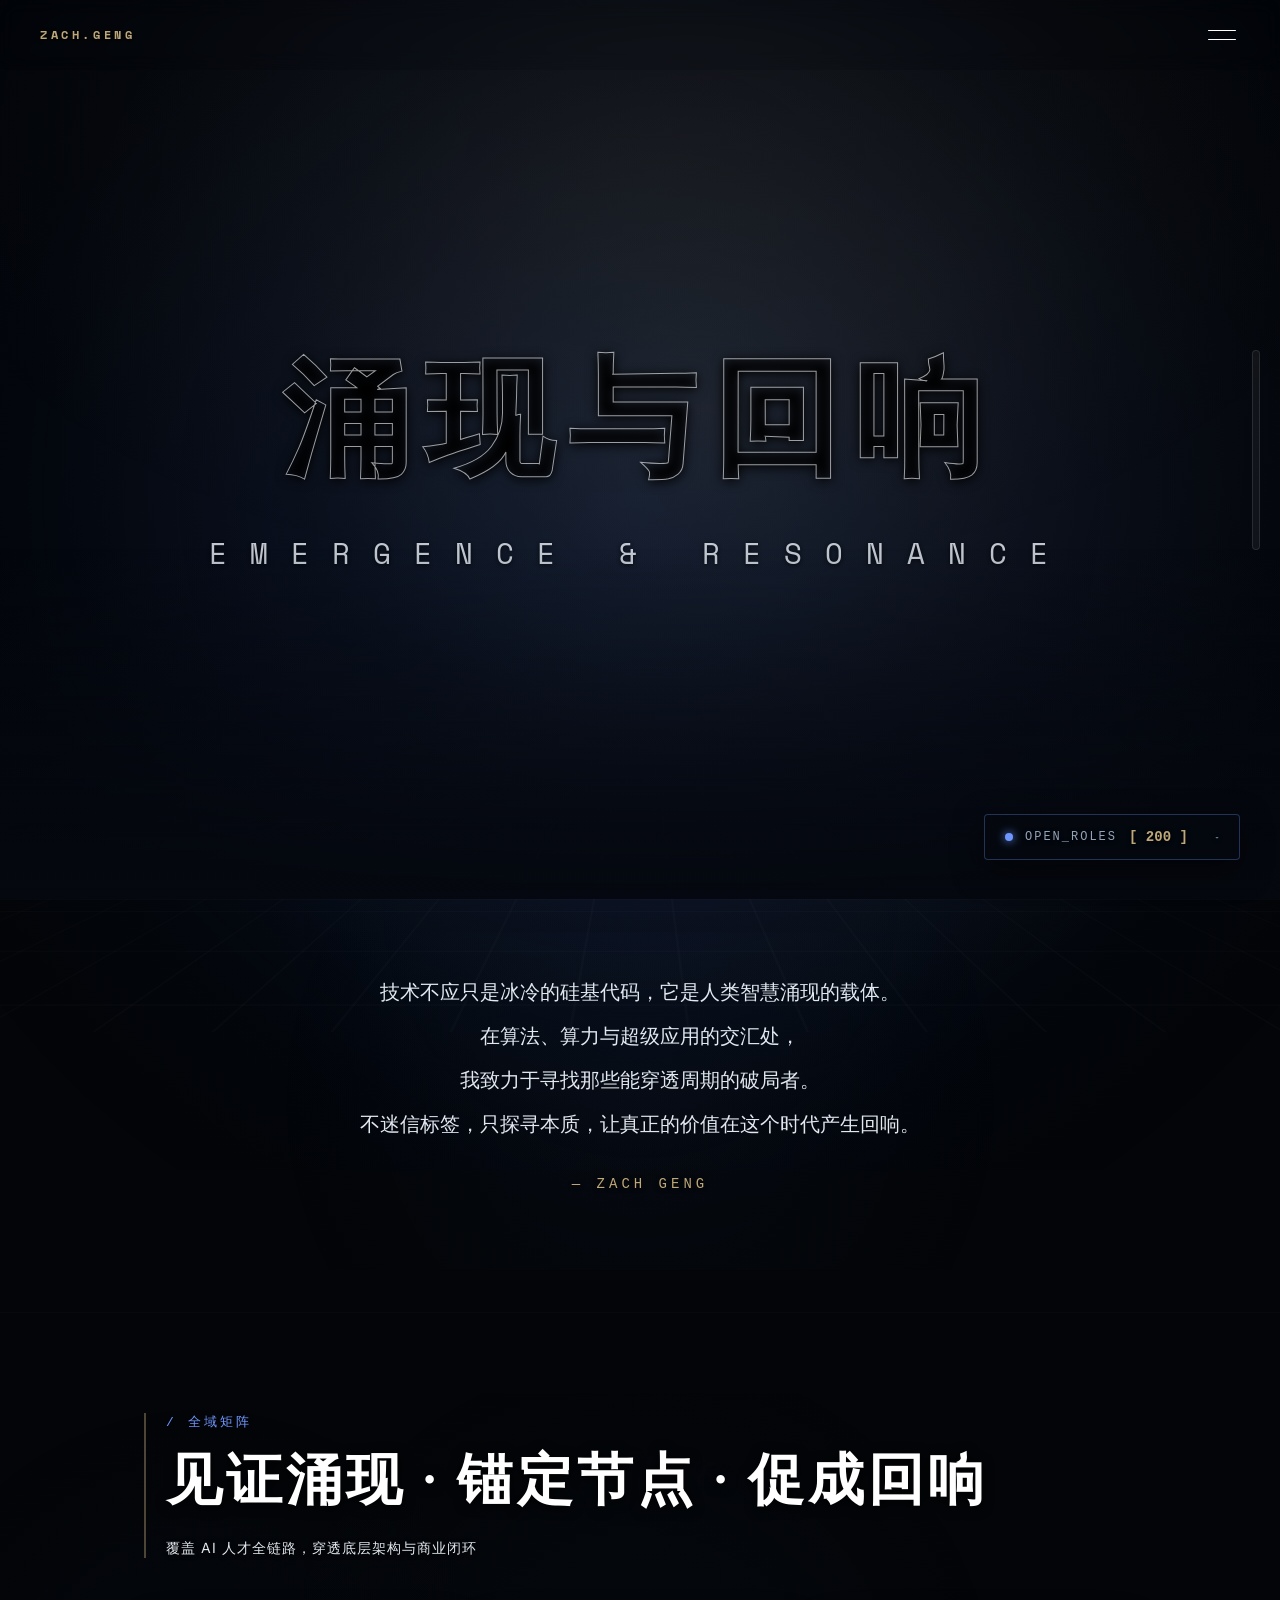
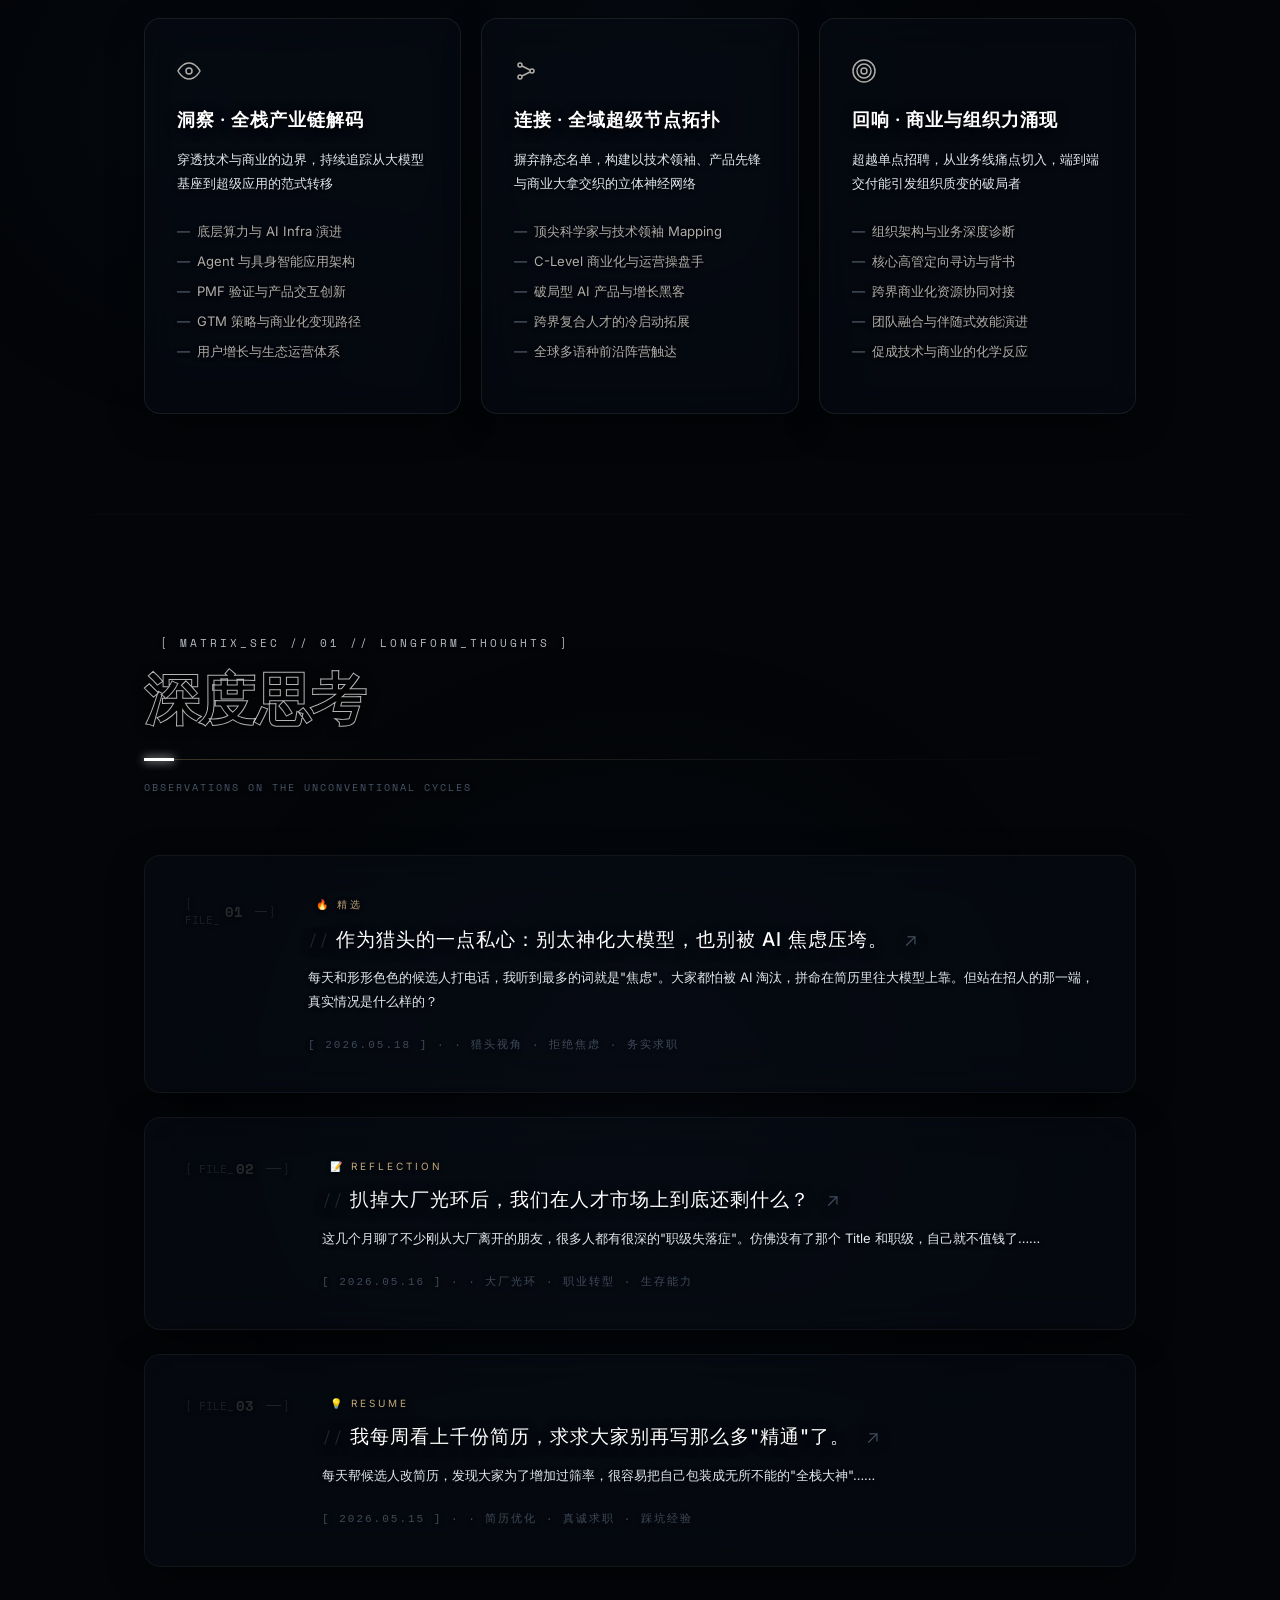
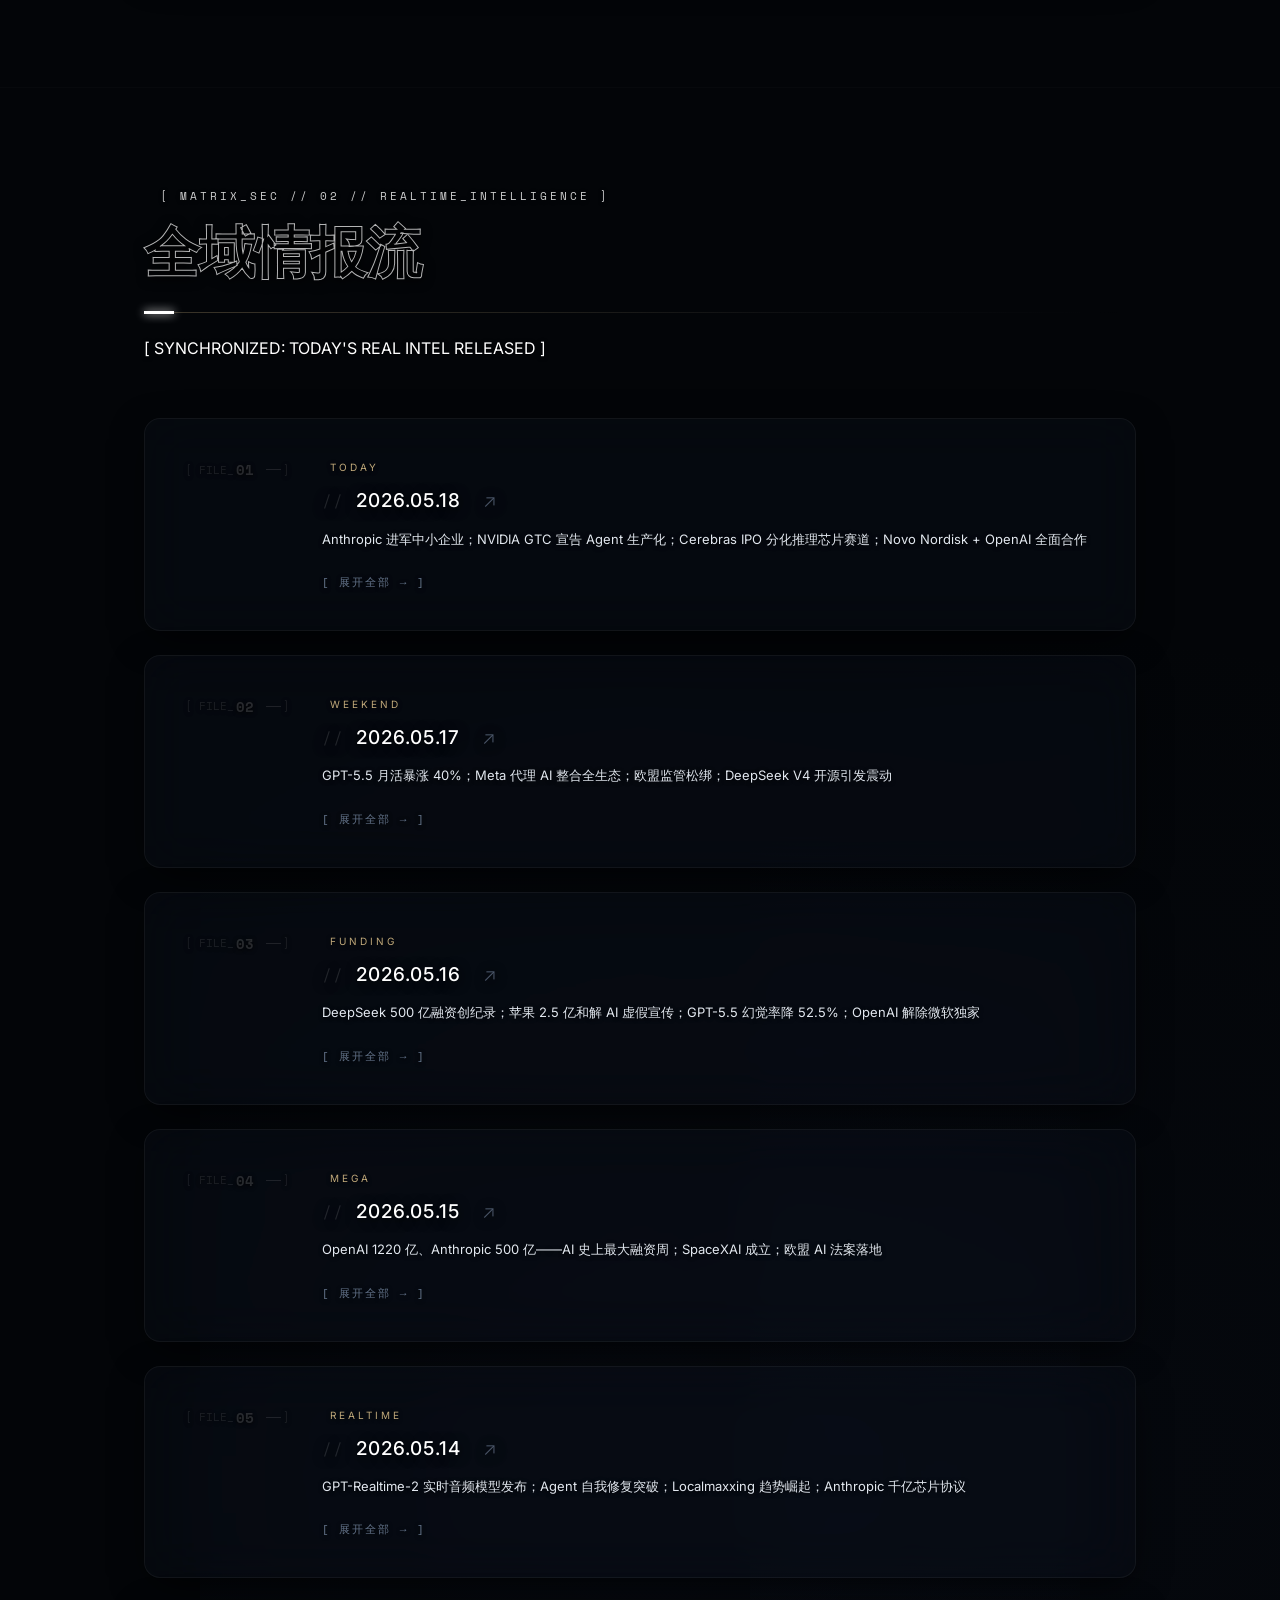
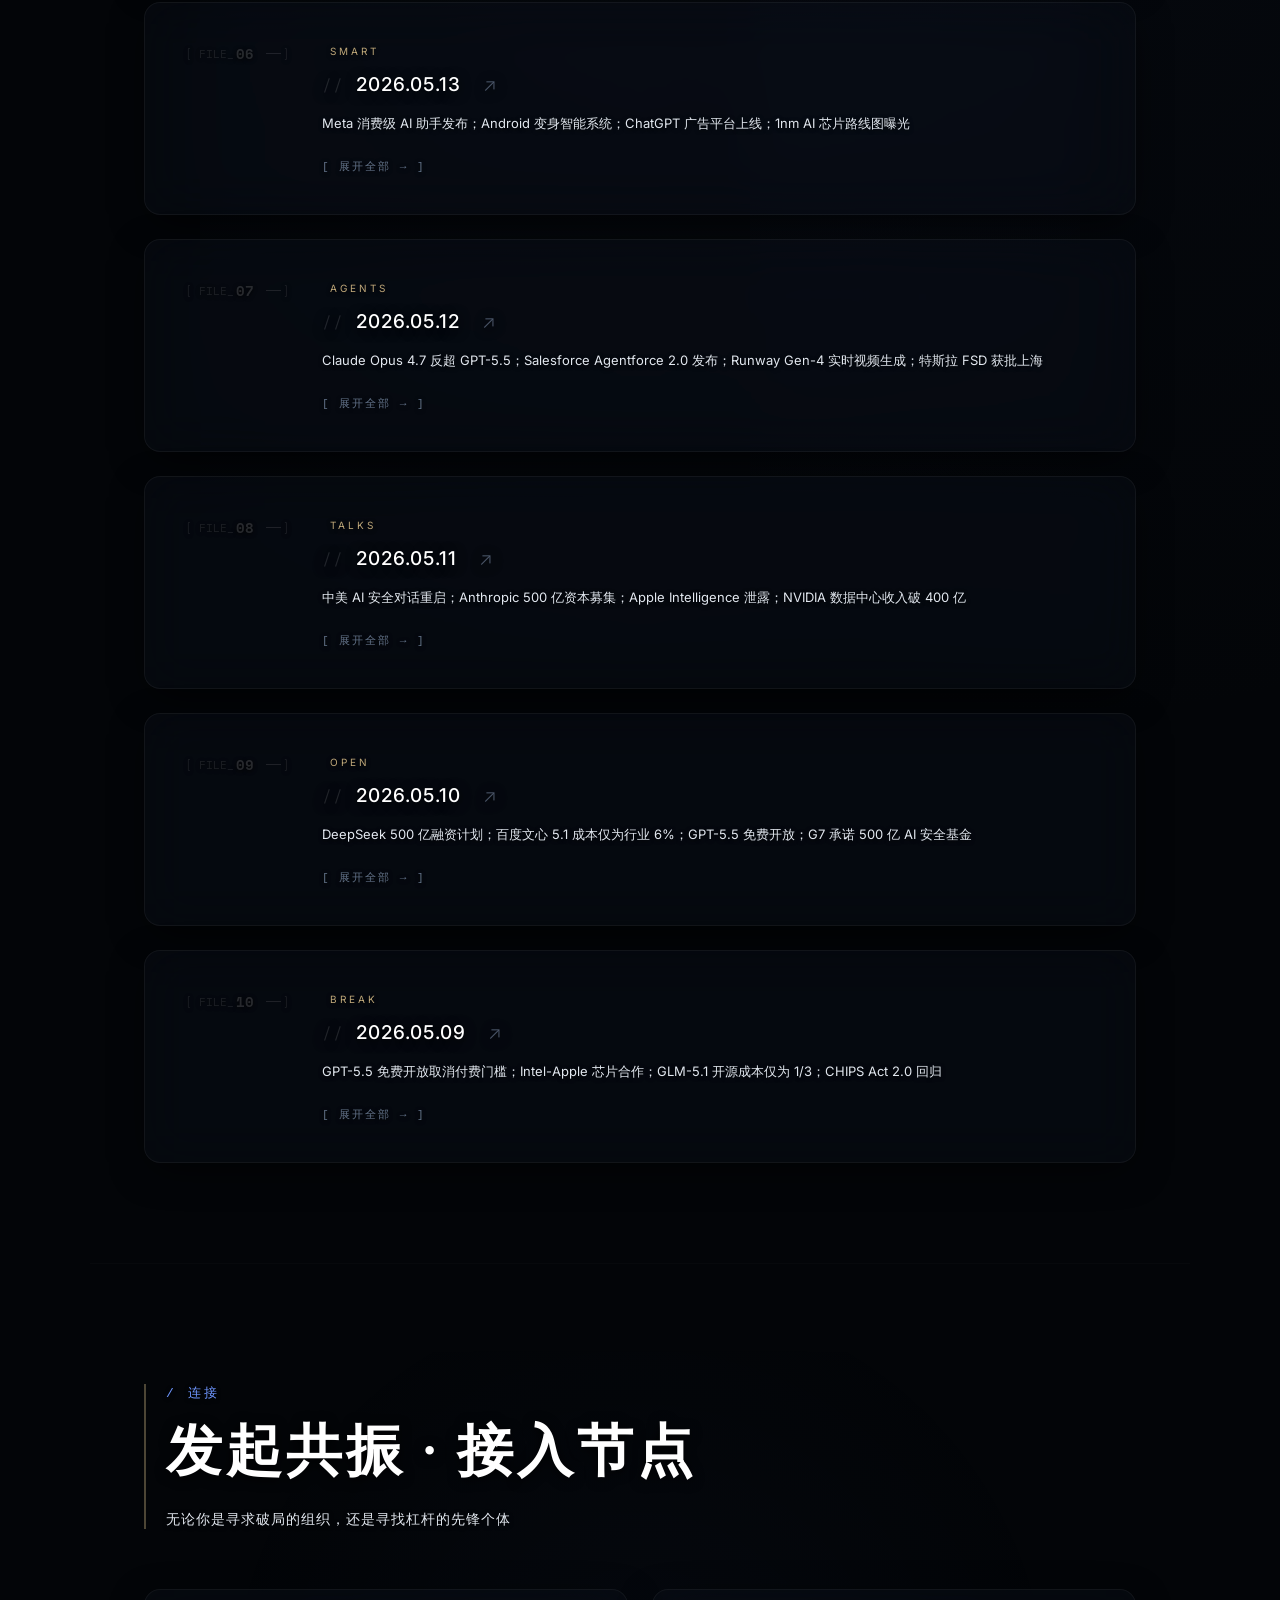
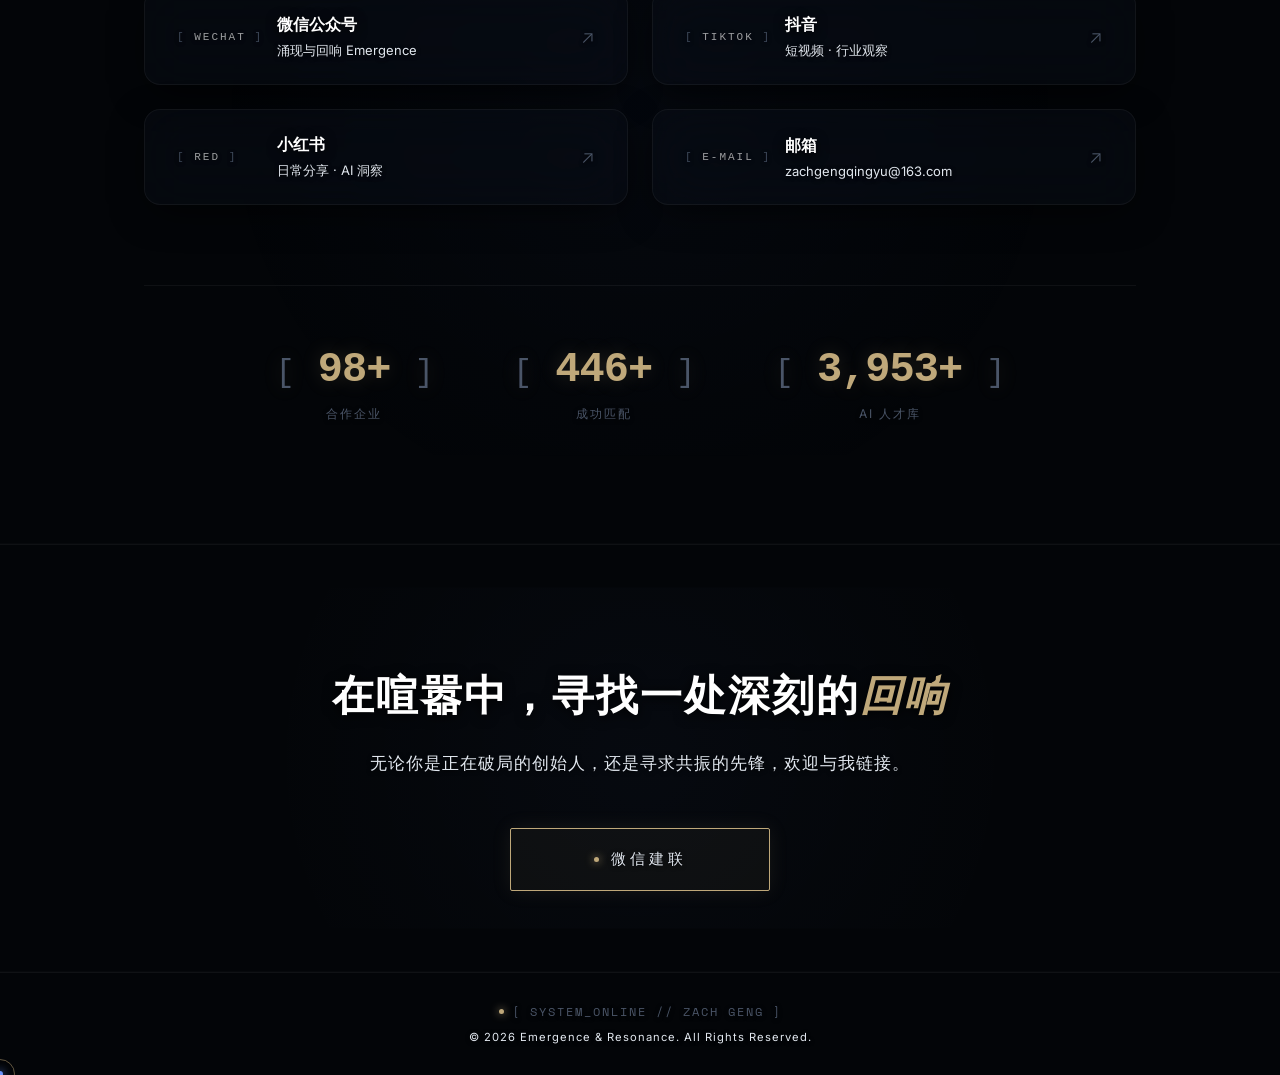
==== index.html @ 2c1eebbd "fix: intel-card hover选择器修正(intel-card-content→intel-card)，序号效果与insight一致" ====
<!DOCTYPE html>
<html lang="zh-CN">
<head>
<meta charset="UTF-8">
<meta name="viewport" content="width=device-width, initial-scale=1.0">
<title>ZACH ｜ 涌现与回响 Emergence</title>
<link rel="preconnect" href="https://fonts.googleapis.com">
<link rel="preconnect" href="https://fonts.gstatic.com" crossorigin>
    <link href="https://fonts.googleapis.com/css2?family=Inter:wght@300;400;500;600;700&family=Playfair+Display:ital,wght@0,400;0,700;1,700&family=Space+Mono&display=swap" rel="stylesheet">
<style>
*, *::before, *::after { margin:0; padding:0; box-sizing:border-box; }
html { scroll-behavior:smooth; }
body {
font-family:'Inter', -apple-system, sans-serif;
background-color:#030508;
background-image: none !important;
color:#cbd5e1;
overflow-x:hidden;
-webkit-font-smoothing:antialiased;
cursor:none;
}
/* ─── 🌊 方案 C 满血增强版：冷流量子潜涌 (Quantum Layer Drift) ─── */
/* 1层：深海极蓝潜流 (基础氛围层) */
.ambient-glow-blue {
position: absolute;
width: 150vw; height: 150vh;
top: -20%; left: -25%;
background: radial-gradient(circle at center, rgba(16, 50, 115, 0.45) 0%, rgba(6, 15, 38, 0.1) 55%, transparent 70%);
animation: quantumDriftBlue 22s infinite ease-in-out alternate;
will-change: transform;
}
/* 2层：高奢暗金粒子潜涌 (强对比动态层) */
.ambient-glow-gold {
position: absolute;
width: 130vw; height: 130vh;
bottom: -10%; right: -20%;
background: radial-gradient(circle at center, rgba(191, 168, 122, 0.18) 0%, rgba(191, 168, 122, 0.04) 40%, transparent 65%);
animation: quantumDriftGold 26s infinite ease-in-out alternate-reverse;
mix-blend-mode: screen;
will-change: transform;
}
/* 🌟 新增3层：核心算力冷微光 (高频律动波浪) */
.resonance-core {
position: absolute;
width: 120vw; height: 140vh;
top: 30%; left: -10%;
background: radial-gradient(circle at center, rgba(226, 232, 240, 0.06) 0%, rgba(16, 50, 115, 0.02) 40%, transparent 60%);
animation: quantumDriftWhite 16s infinite ease-in-out alternate;
mix-blend-mode: overlay;
will-change: transform;
}
.architect-grid {
position: absolute;
bottom: -30%; left: -50%;
width: 200%; height: 80%;
background-image:
linear-gradient(rgba(255, 255, 255, 0.02) 1px, transparent 1px),
linear-gradient(90deg, rgba(255, 255, 255, 0.02) 1px, transparent 1px);
background-size: 50px 50px;
transform: perspective(600px) rotateX(75deg);
animation: gridForward 15s linear infinite;
-webkit-mask-image: radial-gradient(ellipse at bottom, black 10%, transparent 60%);
mask-image: radial-gradient(ellipse at bottom, black 10%, transparent 60%);
}
/* ─── 物理引擎关键帧：明显、丝滑、带有流体拉伸感的正弦偏移 ─── */
@keyframes quantumDriftBlue {
0% {
transform: translate3d(0, 0, 0) scale(1) rotate(0deg);
}
50% {
transform: translate3d(5%, 8%, 0) scale(1.12) rotate(4deg);
}
100% {
transform: translate3d(-3%, 4%, 0) scale(0.95) rotate(-2deg);
}
}
@keyframes quantumDriftGold {
0% {
transform: translate3d(0, 0, 0) scale(0.95) rotate(0deg);
opacity: 0.7;
}
50% {
transform: translate3d(-6%, -5%, 0) scale(1.15) rotate(-5deg);
opacity: 1;
}
100% {
transform: translate3d(4%, -8%, 0) scale(1.02) rotate(3deg);
opacity: 0.8;
}
}
@keyframes quantumDriftWhite {
0% {
transform: translate3d(-4%, 2%, 0) scale(1) skewX(-2deg);
}
50% {
transform: translate3d(6%, -4%, 0) scale(1.08) skewX(3deg);
}
100% {
transform: translate3d(2%, 5%, 0) scale(0.92) skewX(-1deg);
}
}
@keyframes gridForward {
0% { background-position: 0 0; }
100% { background-position: 0 50px; }
}

/* ─── 核心升级：交互共振高光 (Hover Resonance Glow) ─── */
.glass-card, .feature-card, .matrix-card, .terminal-node-card {
transition: transform 0.4s cubic-bezier(0.16, 1, 0.3, 1),
border-color 0.4s ease,
box-shadow 0.4s cubic-bezier(0.16, 1, 0.3, 1),
opacity 0.6s ease, filter 0.6s ease;
box-shadow: 0 5px 20px rgba(0,0,0,0.4);
}
.glass-card:hover,
.feature-card:hover,
.matrix-card:hover,
.terminal-node-card:hover {
transform: translateY(-8px) scale(1.015);
border-color: rgba(191, 168, 122, 0.6) !important;
box-shadow:
0 30px 70px -15px rgba(0, 0, 0, 0.8),
0 0 25px rgba(191, 168, 122, 0.25),
0 0 50px rgba(191, 168, 122, 0.1),
0 0 70px rgba(191, 168, 122, 0.05);
}

/* ─── 贵族噪声 Film Grain ─── */
body::before {
    content:"";
    position:fixed;
    top:0; left:0; width:100%; height:100%;
    background-image:url('https://grainy-gradients.vercel.app/noise.svg');
    opacity:0.03;
    pointer-events:none;
    z-index:999;
}
::selection { background:rgba(255,255,255,0.1); }

/* ─── Section Breathing ─── */
section { position:relative; padding:160px 0; border-bottom:1px solid rgba(255,255,255,0.02); background:transparent !important; }
section::after {
    content:'';
    position:absolute;
    top:50%; left:50%;
    transform:translate(-50%,-50%);
    width:80%; height:80%;
    background:radial-gradient(circle, rgba(110,150,255,0.03) 0%, transparent 70%);
    pointer-events:none;
    z-index:-1;
}

/* ─── Light Leaks ─── */
#matrix::before, #daily::before {
    content:''; position:absolute; top:0; width:60%; height:100%;
    background:radial-gradient(circle at center, rgba(30,45,80,0.08) 0%, transparent 60%);
    pointer-events:none; z-index:-1;
}
#matrix::before { left:-20%; }
#daily::before { right:-20%; }

/* ─── Scroll Reveal ─── */
.reveal-up {
    opacity:0;
    transform:translateY(40px);
    transition:all 0.8s cubic-bezier(0.16,1,0.3,1);
}
.reveal-up.active {
    opacity:1;
    transform:translateY(0);
}

/* ─── Manifesto ─── */
.manifesto-section {
    padding:80px 0 120px;
    margin-top:-10px;
    position:relative;
    z-index:2;
    background:transparent !important;
}
.manifesto-text {
    font-size:20px;
    line-height:2.2;
    color:#cbd5e1;
    font-weight:300;
    text-shadow:0 0 20px rgba(255,255,255,0.05);
}
.manifesto-signature {
    margin-top:30px;
    font-family:'SF Mono', Consolas, 'Courier New', monospace;
    color:#bfa87a;
    letter-spacing:4px;
    font-size:14px;
}

/* ─── Custom Cursor ─── */
.custom-cursor-outer {
    position:fixed;
    width:30px; height:30px;
    border:1px solid rgba(191,168,122,0.5);
    border-radius:50%;
    transform:translate(-50%,-50%);
    pointer-events:none;
    z-index:9999;
    transition:width 0.2s, height 0.2s, background-color 0.2s, border-color 0.2s;
}
.custom-cursor-inner {
    position:fixed;
    width:6px; height:6px;
    background-color:#6e96ff;
    border-radius:50%;
    transform:translate(-50%,-50%);
    pointer-events:none;
    z-index:10000;
    box-shadow:0 0 10px #6e96ff;
    transition:width 0.2s, height 0.2s, box-shadow 0.2s;
    mix-blend-mode:difference;
}
.custom-cursor-outer.hover {
    width:50px; height:50px;
    background-color:rgba(110,150,255,0.1);
    border-color:transparent;
}
.custom-cursor-inner.hover {
    width:8px; height:8px;
    box-shadow:0 0 18px #6e96ff;
}

/* ─── Glass Navigation ─── */
.glass-nav {
    position:fixed; top:0; left:0; right:0;
    display:flex; align-items:center; justify-content:space-between;
    height:70px;
    background:rgba(5,8,15,0.1);
    -webkit-backdrop-filter:blur(10px);
    backdrop-filter:blur(10px);
    border-bottom:1px solid transparent;
    z-index:100; padding:0 40px;
    transition:all 0.4s ease;
}
.glass-nav.scrolled {
    background:rgba(5,8,15,0.85);
    -webkit-backdrop-filter:blur(24px);
    backdrop-filter:blur(24px);
    border-bottom:1px solid rgba(255,255,255,0.08);
    box-shadow:0 10px 30px rgba(0,0,0,0.5);
}
.glass-nav .nav-brand {
    display:flex; align-items:center; gap:12px;
    font-size:0.95rem; font-weight:600; color:#fff; letter-spacing:4px;
    text-transform:uppercase;
}
.glass-nav .nav-brand .brand-name {
    background: linear-gradient(135deg, #fff 40%, #bfa87a 100%);
    -webkit-background-clip:text;
    -webkit-text-fill-color:transparent;
    background-clip:text;
}
.glass-nav .brand-dot {
    width:7px; height:7px; border-radius:50%;
    background:#bfa87a;
    box-shadow:0 0 10px rgba(191,168,122,0.6);
}
.menu-trigger {
    background:none; border:none;
    cursor:pointer;
    display:flex; flex-direction:column;
    gap:8px;
    z-index:2000;
    padding:4px;
}
.menu-trigger .line {
    width:28px; height:1px;
    background-color:#fff;
    transition:all 0.4s cubic-bezier(0.16,1,0.3,1);
    border-radius:1px;
}
.menu-trigger.active .line:nth-child(1) {
    transform:translateY(4.5px) rotate(45deg);
}
.menu-trigger.active .line:nth-child(2) {
    transform:translateY(-4.5px) rotate(-45deg);
}

/* ─── Fullscreen Overlay ─── */
.fullscreen-overlay {
    position:fixed;
    top:0; left:0; width:100vw; height:100vh;
    background:rgba(5,8,15,0.88);
    -webkit-backdrop-filter:blur(40px);
    backdrop-filter:blur(40px);
    display:flex;
    justify-content:center;
    align-items:center;
    z-index:1500;
    opacity:0;
    pointer-events:none;
    transition:opacity 0.6s ease;
/* 🌟 核心修复：强制独立图层，彻底消除底层透视频闪 🌟 */
transform: translateZ(0);
-webkit-backface-visibility: hidden;
backface-visibility: hidden;
will-change: opacity;
}
.fullscreen-overlay.active {
    opacity:1;
    pointer-events:all;
}
/* ─── 导航菜单：绝对中轴线对称排版 ─── */
.overlay-links {
list-style: none; padding: 0;
width: 100%; max-width: 900px;
display: flex; flex-direction: column; align-items: center;
}
.overlay-links li {
margin: 30px 0; width: 100%;
transform: translateY(20px); opacity: 0;
transition: all 0.6s cubic-bezier(0.16, 1, 0.3, 1);
}
.fullscreen-overlay.active .overlay-links li { transform: translateY(0); opacity: 1; }
.fullscreen-overlay.active .overlay-links li:nth-child(1) { transition-delay: 0.1s; }
.fullscreen-overlay.active .overlay-links li:nth-child(2) { transition-delay: 0.2s; }
.fullscreen-overlay.active .overlay-links li:nth-child(3) { transition-delay: 0.3s; }
.fullscreen-overlay.active .overlay-links li:nth-child(4) { transition-delay: 0.4s; }
.overlay-links a {
text-decoration: none; display: flex; align-items: center; width: 100%;
}
.overlay-links a .zh {
flex: 1; text-align: right;
font-size: clamp(1.8rem, 4vw, 2.4rem);
font-weight: 500; color: #94a3b8;
letter-spacing: 15px;
padding-right: 40px;
transition: all 0.4s ease;
}
.overlay-links a .en {
flex: 1; text-align: left;
font-family: 'Space Mono', monospace;
font-size: 0.85rem; font-weight: 300;
color: #4a5568; text-transform: uppercase;
letter-spacing: 6px;
padding-left: 40px;
transition: all 0.4s ease;
}
.overlay-links a:hover .zh {
color: #fff;
text-shadow: 0 0 30px rgba(255,255,255,0.2);
}
.overlay-links a:hover .en {
color: #bfa87a;
}

/* ─── Hero ─── */
.hero {
    position:relative;
    width:100%;
    min-height:100vh;
    background:transparent;
    display:flex; flex-direction:column;
    align-items:center; justify-content:center;
    overflow:hidden;
}
.hero-video {
    position:absolute; top:0; left:50%;
    transform:translateX(-50%) translateZ(0);
    width:100%; height:100%;
    min-width:101vw;
    object-fit:cover;
    filter:brightness(0.5) contrast(1.1);
    transition:transform 0.8s cubic-bezier(0.16, 1, 0.3, 1);
    pointer-events:none;
    z-index:0;
    will-change:transform;
    backface-visibility:hidden;
}
.hero-overlay {
    position:absolute; top:0; left:0;
    width:100%; height:100%;
    background:rgba(5,8,15,0.35);
    z-index:1;
    pointer-events:none;
}
.hero::after {
    content:''; position:absolute;
    top:0; left:50%;
    transform:translateX(-50%);
    width:100vw;
    height:calc(100% + 15px);
    background:linear-gradient(
        to bottom,
        rgba(5,8,15,0) 0%,
        rgba(5,8,15,0) 60%,
        rgba(5,8,15,0.8) 90%,
        #05080f 100%
    );
    z-index:3;
    pointer-events:none;
}
.hero::before {
    content:''; position:absolute;
    top:-30%; left:-20%; right:-20%; bottom:-30%;
    background:
        radial-gradient(ellipse 70% 50% at 50% 30%, rgba(212,175,55,0.06) 0%, transparent 60%);
    pointer-events:none;
}
.hero-tag {
    display:inline-flex; align-items:center; gap:0; margin-bottom:24px;
    position:relative; z-index:1;
    font-size:0.7rem; letter-spacing:2px; text-transform:uppercase;
    font-weight:600;
}
.hero-tag .chip {
    display:inline-flex; align-items:center; padding:6px 14px;
    position:relative;
    background:rgba(10,15,25,0.6);
    -webkit-backdrop-filter:blur(2px) saturate(180%);
    backdrop-filter:blur(2px) saturate(180%);
    border:1px solid rgba(255,255,255,0.1);
    border-radius:1.25rem;
    box-shadow:none;
    opacity:0; transform:translateY(8px);
    animation:chipUp 0.5s ease-out forwards;
}
.hero-tag .chip:nth-child(1) { animation-delay:0s; }
.hero-tag .chip:nth-child(3) { animation-delay:0.15s; }
.hero-tag .chip:nth-child(5) { animation-delay:0.3s; }
.hero-tag .chip::after {
    content:''; position:absolute; top:0; left:0;
    width:100%; height:100%;
    background:rgba(255,255,255,0.05);
    border-radius:1.25rem;
    backdrop-filter:blur(1px);
    box-shadow:inset -10px -8px 0px -11px rgba(255,255,255,1),
               inset 0px -9px 0px -8px rgba(255,255,255,1);
    opacity:0.5; z-index:-1;
    filter:blur(1px) drop-shadow(10px 4px 6px black) brightness(115%);
    pointer-events:none;
}
.hero-tag .chip .text {
    color:#94a3b8;
    background:none;
    -webkit-background-clip:initial;
    -webkit-text-fill-color:initial;
    background-clip:initial;
}
.hero-tag .chip .text-light {
    color:#94a3b8;
}
.hero-tag .divider {
    display:inline-flex; align-items:center; padding:0 6px;
    color:#4a5568; font-size:0.35rem;
    opacity:0; transform:translateY(8px);
    animation:chipUp 0.5s ease-out forwards;
}
.hero-tag .divider:nth-child(2) { animation-delay:0.08s; }
.hero-tag .divider:nth-child(4) { animation-delay:0.22s; }
@keyframes chipUp {
    to { opacity:1; transform:translateY(0); }
}
/* ─── Hero Title — 涌现与回响 ─── */
.hero-title-wrapper {
    text-align:center;
    position:relative;
    padding:40px 0;
    background:transparent;
}
.hero-title {
    position:relative;
    font-size:clamp(2.6rem, 6vw, 4.5rem);
    font-weight:600;
    letter-spacing:6px;
    margin:0;
    font-family:"PingFang SC","Microsoft YaHei",-apple-system,sans-serif;
    line-height:1.15;
}
.text-glow { display:none; }
.text-gradient {
    position:relative;
    z-index:2;
    background: linear-gradient(110deg, #555 0%, #fff 25%, #888 50%, #fff 75%, #555 100%);
    background-size:200% auto;
    color:transparent;
    -webkit-background-clip:text;
    background-clip:text;
    animation:shine-sweep 8s cubic-bezier(0.4, 0, 0.2, 1) infinite;
}
.hero-subtitle {
    margin-top:16px;
    font-size:clamp(0.85rem, 2vw, 1.2rem);
    font-weight:300;
    letter-spacing:clamp(14px, 3vw, 24px);
    text-transform:uppercase;
    background:linear-gradient(90deg, #666 0%, #fff 50%, #666 100%);
    background-size:200% auto;
    color:transparent;
    -webkit-background-clip:text;
    background-clip:text;
    animation:shine-sweep 8s linear infinite reverse;
    position:relative; z-index:1;
}
@keyframes shine-sweep {
    to { background-position:200% center; }
}
@keyframes pulse-glow {
    0% { opacity:0.5; transform:scale(1); }
    100% { opacity:1; transform:scale(1.02); }
}

/* ─── Search Box ─── */
.search-container {
    width:100%; max-width:560px;
    position:relative; z-index:1;
}
.search-box {
    display:flex; align-items:center;
    background:rgba(10,15,25,0.6);
    backdrop-filter:blur(12px) saturate(180%);
    -webkit-backdrop-filter:blur(12px) saturate(180%);
    border:1px solid rgba(255,255,255,0.1);
    border-radius:16px;
    padding:6px; transition:all 0.4s cubic-bezier(0.16,1,0.3,1);
    box-shadow:0 20px 40px rgba(0,0,0,0.4);
}
.search-box:focus-within {
    border-color:rgba(191,168,122,0.4);
    background:rgba(10,15,25,0.8);
}
.search-box input {
    flex:1; background:none; border:none; outline:none;
    padding:14px 20px; color:#fff; font-size:15px;
}
.search-box button {
    padding:12px 28px; border-radius:10px; border:none;
    background:rgba(255,255,255,0.05);
    color:#cbd5e1;
    border:1px solid rgba(255,255,255,0.1);
    cursor:pointer;
    transition:all 0.3s; font-family:inherit;
}
.search-box button:hover {
    background:rgba(255,255,255,0.1);
    color:#fff;
}
.search-box::after { display:none; }

/* ─── Search Results Dropdown ─── */
.search-results {
    position:absolute; top:calc(100% + 8px); left:0; right:0;
    background:rgba(10,15,28,0.95);
    backdrop-filter:blur(2px) saturate(180%);
    border:1px solid rgba(255,255,255,0.2);
    border-radius:1.5rem;
    box-shadow:0 8px 32px rgba(0,0,0,0.4), inset 0 1px 0 rgba(255,255,255,0.08);
    max-height:400px; overflow-y:auto;
    display:none; z-index:10;
}
.search-results.active { display:block; }
.search-result-item {
    display:block; padding:14px 20px; text-decoration:none;
    border-bottom:1px solid rgba(255,255,255,0.06);
    transition:background 0.2s; cursor:pointer;
}
.search-result-item:last-child { border-bottom:none; }
.search-result-item:hover { background:rgba(255,255,255,0.05); }
.search-result-item .sr-title {
    font-size:0.88rem; font-weight:500; color:#FFFFFF; margin-bottom:4px;
}
.search-result-item .sr-meta {
    font-size:0.75rem; color:#B0ADA8;
}
.search-result-item .sr-tags {
    display:flex; gap:6px; margin-top:6px; flex-wrap:wrap;
}
.search-result-item .sr-tag {
    font-size:0.65rem; padding:2px 8px;
    background:rgba(212,175,55,0.08);
    border:1px solid rgba(212,175,55,0.12);
    border-radius:4px; color:#B0ADA8;
}
.search-empty {
    padding:24px; text-align:center; color:#8E8E93; font-size:0.82rem;
}

/* ─── Liquid Glass ─── */
.glass {
    position:relative;
    background:rgba(255,255,255,0.08);
    -webkit-backdrop-filter:blur(2px) saturate(180%);
    backdrop-filter:blur(2px) saturate(180%);
    border:1px solid rgba(255,255,255,0.25);
    border-radius:2rem;
    box-shadow:0 8px 32px rgba(0,0,0,0.3),
               inset 0 4px 20px rgba(255,255,255,0.12);
    transition:all 0.3s;
}
.glass::after {
    content:'';
    position:absolute;
    top:0; left:0;
    width:100%; height:100%;
    background:rgba(255,255,255,0.05);
    border-radius:2rem;
    backdrop-filter:blur(1px);
    box-shadow:inset -10px -8px 0px -11px rgba(255,255,255,1),
               inset 0px -9px 0px -8px rgba(255,255,255,1);
    opacity:0.6;
    z-index:-1;
    filter:blur(1px) drop-shadow(10px 4px 6px black) brightness(115%);
    pointer-events:none;
}

/* ─── Insight Section ─── */
.insight-section {
    padding:120px 0;
}

/* ─── 统一全局容器 ─── */
.container {
    max-width:1040px;
    margin:0 auto;
    padding:0 24px;
}

/* ─── 统一冷峻左对齐标题 ─── */
.section-header {
    text-align:left;
    margin-bottom:60px;
    position:relative;
    padding-left:20px;
    border-left:2px solid rgba(191,168,122,0.4);
}
.section-header .kicker {
    font-family:'SF Mono', Consolas, monospace;
    color:#6e96ff;
    font-size:13px;
    letter-spacing:3px;
    text-transform:uppercase;
    margin-bottom:12px;
}
.section-header .main-title {
    font-size:clamp(2.2rem, 5vw, 3.5rem);
    font-weight:700;
    letter-spacing:4px;
    margin-bottom:20px;
    color:#ffffff;
}
.section-header .subtitle {
    font-size:14px;
    color:#64748b;
    letter-spacing:1px;
    max-width:500px;
}

.insight-list {
    display:flex;
    flex-direction:column;
    gap:24px;
}
.insight-card {
    position:relative;
    overflow:hidden;
    display:flex;
    align-items:flex-start;
    gap:32px;
    padding:40px;
    background:rgba(10,15,25,0.4);
    backdrop-filter:blur(24px) saturate(120%);
    -webkit-backdrop-filter:blur(24px) saturate(120%);
    border-radius:16px;
    border:1px solid rgba(255,255,255,0.05) !important;
    border-top:1px solid rgba(255,255,255,0.1);
    box-shadow:0 10px 40px -10px rgba(0,0,0,0.8);
    text-decoration:none;
    transition:transform 0.6s cubic-bezier(0.16,1,0.3,1);
}
.insight-card:hover {
    transform:translateY(-8px) scale(1.01);
    box-shadow:0 30px 60px -12px rgba(0,0,0,0.7);
    border-color:rgba(191,168,122,0.3) !important;
}
.insight-num {
    font-family:"Playfair Display","Times New Roman",serif;
    font-size:48px;
    font-weight:700;
    color:#bfa87a;
    opacity:0.3;
    line-height:1;
    width:60px;
    flex-shrink:0;
    transition:opacity 0.4s ease;
}
.insight-card:hover .insight-num {
    opacity:0.8;
}
.insight-content {
    flex-grow:1;
}
.insight-tag {
    font-size:10px;
    padding:2px 8px;
    letter-spacing:3px;
    color:#bfa87a;
    margin-bottom:12px;
}
.insight-title {
    font-size:18px !important;
    letter-spacing:1px;
    line-height:1.4;
    font-weight:500;
    color:#ffffff;
    margin:0 0 12px 0;
    display:flex;
    align-items:center;
    transition:color 0.3s ease;
}
.arrow-icon {
    display:inline-block;
    margin-left:16px;
    font-size:18px;
    font-weight:300;
    color:#4a5568;
    transition:all 0.3s cubic-bezier(0.16,1,0.3,1);
}
.insight-card:hover .arrow-icon {
    color:#bfa87a;
    transform:translate(6px,-6px);
}
.insight-desc {
    font-size:13px !important;
    line-height:1.8;
    color:#94a3b8;
    font-weight:300;
    margin:0 0 24px 0;
}
.insight-meta {
    font-family:'SF Mono', Consolas, monospace;
    font-size:11px !important;
    letter-spacing:2px;
    text-transform:uppercase;
    opacity:0.6;
    color:#64748b;
}

/* ─── 情报流卡片（同 insight-card 风格） ─── */
.intel-list {
    display:flex;
    flex-direction:column;
    gap:24px;
}
.intel-card {
    position:relative;
    overflow:hidden;
    display:flex;
    flex-wrap:wrap;
    align-items:flex-start;
    gap:32px;
    padding:40px;
    background:rgba(10,15,25,0.4);
    backdrop-filter:blur(24px) saturate(120%);
    -webkit-backdrop-filter:blur(24px) saturate(120%);
    border-radius:16px;
    border:1px solid rgba(255,255,255,0.05) !important;
    border-top:1px solid rgba(255,255,255,0.1);
    box-shadow:0 10px 40px -10px rgba(0,0,0,0.8);
    cursor:pointer;
    transition:transform 0.6s cubic-bezier(0.16,1,0.3,1);
}
.intel-card:hover {
    transform:translateY(-8px) scale(1.01);
    box-shadow:0 30px 60px -12px rgba(0,0,0,0.7);
    border-color:rgba(191,168,122,0.3) !important;
}
.intel-num {
    font-family:"Playfair Display","Times New Roman",serif;
    font-size:48px;
    font-weight:700;
    color:#bfa87a;
    opacity:0.3;
    line-height:1;
    width:60px;
    flex-shrink:0;
    transition:opacity 0.4s ease;
}
.intel-card:hover .intel-num { opacity:0.8; }
.intel-content { flex-grow:1; }
.intel-tag {
    font-size:10px;
    padding:2px 8px;
    letter-spacing:3px;
    color:#bfa87a;
    margin-bottom:12px;
}
.intel-title {
    font-size:18px !important;
    letter-spacing:1px;
    line-height:1.4;
    font-weight:500;
    color:#ffffff;
    margin:0 0 12px 0;
    display:flex;
    align-items:center;
    transition:color 0.3s ease;
}

.intel-desc {
    font-size:13px !important;
    line-height:1.8;
    color:#94a3b8;
    font-weight:300;
    margin:0 0 24px 0;
}
.intel-expand {
    font-family:'SF Mono', Consolas, monospace;
    font-size:11px !important;
    letter-spacing:2px;
    color:#64748b;
    transition:color 0.3s;
}
.intel-card:hover .intel-expand { color:#bfa87a; }
.intel-card .arrow-icon {
    display:inline-block;
    margin-left:16px;
    font-size:18px;
    font-weight:300;
    color:#4a5568;
    transition:all 0.3s cubic-bezier(0.16,1,0.3,1);
}
.intel-card:hover .arrow-icon {
    color:#bfa87a;
    transform:translate(6px,-6px);
}
/* ─── 展开状态 ─── */
.intel-detail {
    display:none;
    width:100%;
    margin-top:24px;
    padding:24px 0 0;
    border-top:1px solid rgba(191,168,122,0.15);
}
.intel-card.expanded .intel-detail {
    display:block;
}
.intel-item {
    font-size:13px !important;
    line-height:1.8;
    color:#94a3b8;
    font-weight:300;
    padding:10px 0;
    border-bottom:1px solid rgba(255,255,255,0.04);
}
.intel-item:last-child { border-bottom:none; }
.intel-item::before {
    content:'▸';
    color:#bfa87a;
    margin-right:10px;
    font-size:11px;
}
@media (max-width:768px) {
    .intel-card { flex-direction:column; gap:20px; padding:24px; }
    .intel-num { font-size:36px; }
    .intel-detail { padding:0 24px 24px 24px; }
}
@media (max-width:768px) {
    .insight-card { flex-direction:column; gap:20px; padding:24px; }
    .insight-num { font-size:36px; }
}

/* ─── Intelligence Feed ─── */
.intelligence-section {
    padding:100px 24px;
    max-width:1100px; margin:0 auto;
    color:#ffffff;
}
.live-dot {
    width:8px; height:8px;
    background-color:#6e96ff;
    border-radius:50%;
    box-shadow:0 0 10px #6e96ff;
    animation:pulse-live 2s infinite;
}
@keyframes pulse-live {
    0% { transform:scale(0.95); box-shadow:0 0 0 0 rgba(110,150,255,0.7); }
    70% { transform:scale(1); box-shadow:0 0 0 6px rgba(110,150,255,0); }
    100% { transform:scale(0.95); box-shadow:0 0 0 0 rgba(110,150,255,0); }
}
.feed-timeline {
    margin-top:60px;
    position:relative;
    border-left:1px solid rgba(255,255,255,0.1);
    padding-left:40px;
    max-width:800px;
}
.feed-item {
    position:relative;
    padding:32px;
    margin-bottom:40px;
    border-radius:12px;
    border:1px solid transparent;
    transition:all 0.4s ease;
}
.feed-item::before {
    content:'';
    position:absolute;
    left:-44px;
    top:40px;
    width:7px; height:7px;
    background:#cbd5e1;
    border-radius:50%;
    transition:all 0.4s ease;
}
.feed-item:hover {
    background:rgba(255,255,255,0.02);
    -webkit-backdrop-filter:blur(10px);
    backdrop-filter:blur(10px);
    border:1px solid rgba(255,255,255,0.05);
    transform:translateX(10px);
}
.feed-item:hover::before {
    background:#bfa87a;
    box-shadow:0 0 10px #bfa87a;
}
.feed-meta {
    font-family:'SF Mono',Consolas,'Courier New',monospace;
    font-size:11px !important;
    letter-spacing:2px;
    text-transform:uppercase;
    opacity:0.6;
    margin-bottom:16px;
    display:flex; gap:16px;
}
.feed-date { color:#94a3b8; }
.feed-tag { color:#bfa87a; }
.feed-title {
    font-size:18px !important;
    letter-spacing:1px;
    line-height:1.4;
    font-weight:500;
    margin-bottom:16px;
    color:#ffffff;
}
.feed-desc {
    font-size:13px !important;
    line-height:1.8;
    color:#94a3b8;
    font-weight:300;
    margin-bottom:24px;
}
.feed-link {
    font-family:'SF Mono',Consolas,monospace;
    font-size:12px; letter-spacing:2px;
    color:#6e96ff; text-decoration:none;
    display:inline-flex; align-items:center; gap:8px;
    transition:all 0.3s ease;
}
.feed-link span { transition:transform 0.3s ease; }
.feed-item:hover .feed-link { color:#ffffff; }
.feed-item:hover .feed-link span { transform:translateX(4px); }

/* ─── Connect Section ─── */
.connect-section {
    padding:120px 0;
}
.connect-grid {
    display:grid;
    grid-template-columns:repeat(2,1fr);
    gap:24px;
    margin-bottom:80px;
}
.connect-card {
    position:relative;
    overflow:hidden;
    display:flex;
    align-items:center;
    padding:24px 32px;
    background:rgba(10,15,25,0.4);
    backdrop-filter:blur(24px) saturate(120%);
    -webkit-backdrop-filter:blur(24px) saturate(120%);
    border:1px solid rgba(255,255,255,0.05) !important;
    border-top:1px solid rgba(255,255,255,0.1);
    border-radius:16px;
    box-shadow:0 10px 40px -10px rgba(0,0,0,0.8);
    text-decoration:none;
    transition:transform 0.6s cubic-bezier(0.16,1,0.3,1), box-shadow 0.6s;
    text-align:left;
}
.connect-card:hover {
    transform:translateY(-8px) scale(1.01);
    box-shadow:0 30px 60px -12px rgba(0,0,0,0.7);
}
.connect-protocol {
    font-family:'SF Mono', Consolas, monospace;
    font-size:11px !important;
    letter-spacing:2px;
    text-transform:uppercase;
    opacity:0.6;
    color:#ffffff;
    width:100px;
    flex-shrink:0;
}
.connect-protocol span {
    color:#64748b;
}
.connect-info {
    flex-grow:1;
}
.connect-platform {
    font-size:16px;
    font-weight:500;
    color:#cbd5e1;
    margin:0 0 6px 0;
    transition:color 0.3s ease;
}
.connect-id {
    font-size:13px;
    color:#64748b;
    margin:0;
}
.connect-card:hover .connect-platform {
    color:#ffffff;
}
.data-dashboard {
    display:flex;
    justify-content:center;
    gap:80px;
    border-top:1px solid rgba(255,255,255,0.05);
    padding-top:60px;
}
.data-item {
    text-align:center;
}
.data-num {
    font-family:'SF Mono', Consolas, monospace;
    font-size:42px;
    letter-spacing:-1px;
    font-weight:600;
    color:#bfa87a;
    margin-bottom:12px;
    text-shadow:0 0 20px rgba(191,168,122,0.2);
}
.data-num span {
    color:#4a5568;
    font-weight:300;
    font-size:32px;
}
.data-label {
    font-size:12px;
    color:#4a5568;
    letter-spacing:2px;
}
@media (max-width:768px) {
    .connect-grid { grid-template-columns:1fr; }
    .data-dashboard { flex-direction:column; gap:40px; }
}

/* ═══════════════════════════════════
   ─── 全域矩阵 · Core Values ───
   ═══════════════════════════════════ */
.core-value-section {
    padding:100px 24px;
    max-width:1100px; margin:0 auto;
}

/* ─── Glass Cards Grid ─── */
.cards-grid {
    display:grid;
    grid-template-columns:repeat(3, 1fr);
    gap:20px;
}
.glass-card {
    position:relative;
    overflow:hidden;
    background:rgba(10,15,25,0.4);
    -webkit-backdrop-filter:blur(24px) saturate(150%);
    backdrop-filter:blur(24px) saturate(150%);
    border:1px solid rgba(255,255,255,0.08);
    border-top:1px solid rgba(255,255,255,0.1);
    border-radius:16px;
    padding:40px 32px;
    box-shadow:0 10px 40px -10px rgba(0,0,0,0.8);
    cursor:default;
    transform-style:preserve-3d;
    transition:transform 0.5s cubic-bezier(0.23,1,0.32,1), backdrop-filter 0.5s ease;
}
.glass-card:hover {
    backdrop-filter:blur(40px) brightness(1.2);
    border-color:rgba(191,168,122,0.5);
    box-shadow:0 0 50px rgba(110,150,255,0.1), 0 20px 80px rgba(0,0,0,0.8);
}

/* ─── 磁吸高光效应 ─── */
.intel-card::before, .insight-card::before, .glass-card::before, .connect-card::before {
    content:'';
    position:absolute;
    inset:0;
    background:radial-gradient(600px circle at var(--x, 50%) var(--y, 50%), rgba(255, 255, 255, 0.08), transparent 40%);
    opacity:0;
    transition:opacity 0.5s;
    pointer-events:none;
    z-index:1;
}
.intel-card:hover::before, .insight-card:hover::before, .glass-card:hover::before, .connect-card:hover::before {
    opacity:1;
}

/* ─── Card Internals ─── */
.glass-card .card-icon {
    color:#B0ADA8;
    margin-bottom:24px;
}
.glass-card .card-icon svg {
    display:block;
}
.glass-card .card-title {
    font-size:18px !important;
    letter-spacing:1px;
    line-height:1.4;
    font-weight:500;
    color:#FFFFFF;
    margin-bottom:16px;
}
.glass-card .card-desc {
    font-size:13px !important;
    line-height:1.8;
    color:#94a3b8;
    font-weight:300;
    margin-bottom:28px;
    min-height:44px;
}
.glass-card .feature-list {
    list-style:none; padding:0;
}
.glass-card .feature-list li {
    position:relative;
    padding-left:20px;
    margin-bottom:12px;
    color:#B0ADA8;
    font-size:0.82rem;
    transition:color 0.3s ease;
}
.glass-card .feature-list li::before {
    content:"—";
    position:absolute; left:0;
    color:#5A6878; font-size:0.82rem;
}
.glass-card:hover .feature-list li {
    color:#C5C3BE;
}

/* ─── Cinematic Footer ─── */
/* ─── Modals ─── */
.modal {
    display:none; position:fixed; top:0; left:0; width:100%; height:100%;
    background:rgba(0,0,0,0.6); backdrop-filter:blur(8px);
    z-index:200; align-items:center; justify-content:center;
}
.modal.show { display:flex; }
.modal-content {
    background:rgba(10,15,28,0.95);
    backdrop-filter:blur(2px) saturate(180%);
    border:1px solid rgba(255,255,255,0.25);
    border-radius:2rem;
    box-shadow:0 16px 64px rgba(0,0,0,0.5), inset 0 2px 12px rgba(255,255,255,0.15);
    padding:32px; max-width:400px; width:90%;
    text-align:center; position:relative;
}
.modal-content img { max-width:100%; border-radius:12px; margin-bottom:16px; }
.modal-content p { color:#B0ADA8; font-size:0.82rem; }
.modal-close {
    position:absolute; top:12px; right:16px;
    background:none; border:none; color:#8E8E93;
    font-size:1.2rem; cursor:pointer;
}

/* ─── Scrollbar ─── */
::-webkit-scrollbar { width:4px; }
::-webkit-scrollbar-track { background:#05080f; }
::-webkit-scrollbar-thumb { background:rgba(255,255,255,0.06); border-radius:2px; }

/* ─── Responsive ─── */
@media (max-width:768px) {
    .section { padding:60px 16px; }
    .connect-grid { grid-template-columns:1fr; }
    .cards-grid { grid-template-columns:1fr; }
    .core-value-section { padding:60px 16px; }
    .glass-card { padding:32px 24px; }
    .feed-timeline { padding-left:20px; border-left:none; }
    .feed-item::before { display:none; }
    .feed-item { padding:20px; }
    .feed-item:hover { transform:none; }
}

/* ─── Cinematic Footer ─── */
.cinematic-footer {
    position:relative;
    padding:120px 0 40px;
    text-align:center;
    border-top:1px solid rgba(255,255,255,0.03);
}
.footer-quote {
    font-size:36px;
    font-weight:500;
    letter-spacing:12px;
    color:#ffffff;
    margin-bottom:12px;
    text-shadow:0 0 40px rgba(255,255,255,0.2);
}
.footer-subquote {
    font-size:14px;
    letter-spacing:6px;
    color:#64748b;
    text-transform:uppercase;
    margin-bottom:60px;
}
.footer-cta-btn {
    display:inline-block;
    padding:18px 48px;
    border-radius:40px;
    color:#ffffff;
    font-size:15px;
    letter-spacing:4px;
    background:rgba(255,255,255,0.03);
    border:1px solid rgba(191,168,122,0.4);
    text-decoration:none;
    transition:all 0.4s cubic-bezier(0.16,1,0.3,1);
}
.footer-cta-btn:hover {
    background:rgba(191,168,122,0.15);
    border-color:#bfa87a;
    box-shadow:0 0 30px rgba(191,168,122,0.2);
    transform:translateY(-3px);
}
.footer-bottom {
    margin-top:120px;
    display:flex;
    justify-content:space-between;
    align-items:center;
    padding:0 5%;
    font-family:'SF Mono', Consolas, 'Courier New', monospace;
    font-size:12px;
    color:#4a5568;
}
.sys-status {
    display:flex;
    align-items:center;
    gap:12px;
    letter-spacing:2px;
}
.live-dot-small {
    width:5px; height:5px;
    background-color:#bfa87a;
    border-radius:50%;
    box-shadow:0 0 8px #bfa87a;
    animation:pulse-live 2s infinite;
}
@media (max-width:768px) {
    .footer-bottom { flex-direction:column; gap:24px; }
    .footer-quote { font-size:24px; letter-spacing:6px; }
}

/* --- 1. 强化核心 IP 视觉效果 --- */
.hero-content {
    position:relative;
    z-index:2;
    text-align:center;
}
.hero-content h1 {
    font-family: 'Playfair Display', serif;
    font-size: clamp(4.5rem, 14vw, 8rem);
    letter-spacing: 0.12em;
    color: #fff;
    text-shadow: 0 0 30px rgba(191, 168, 122, 0.4), 0 0 60px rgba(191, 168, 122, 0.15);
    margin-bottom: 0.2em;
    animation: textEmergence 3.5s cubic-bezier(0.16, 1, 0.3, 1) forwards,
               textBreath 4s ease-in-out 3.5s infinite;
}
.hero-content .subtitle {
    font-family: 'Space Mono', monospace;
    font-size: clamp(1rem, 2.5vw, 1.8rem);
    letter-spacing: 0.8em;
    color: #bfa87a;
    text-transform: uppercase;
    opacity: 0;
    animation: subtitleFade 1.8s cubic-bezier(0.16, 1, 0.3, 1) 2.8s forwards;
}
@keyframes textEmergence {
    0% { opacity: 0; transform: translateY(30px) scale(0.95); letter-spacing: 0.3em; filter: blur(6px); }
    50% { opacity: 1; transform: translateY(-4px) scale(1.02); letter-spacing: 0.12em; filter: blur(0); }
    100% { opacity: 1; transform: translateY(0) scale(1); letter-spacing: 0.12em; filter: blur(0); }
}
@keyframes textBreath {
    0%, 100% { transform: translateY(0); text-shadow: 0 0 30px rgba(191, 168, 122, 0.4), 0 0 60px rgba(191, 168, 122, 0.15); }
    50% { transform: translateY(-6px); text-shadow: 0 0 45px rgba(191, 168, 122, 0.55), 0 0 80px rgba(191, 168, 122, 0.2); }
}
@keyframes subtitleFade {
    0% { opacity: 0; transform: translateY(16px); }
    100% { opacity: 0.85; transform: translateY(0); }
}
/* --- 2. 搜索框嵌入 Open Roles --- */
.embedded-search {
    margin-top: 24px;
    display: flex;
    background: rgba(255, 255, 255, 0.05);
    border: 1px solid rgba(255, 255, 255, 0.1);
    border-radius: 8px;
    padding: 8px 12px;
    transition: all 0.3s ease;
}
.embedded-search:focus-within {
    border-color: #bfa87a;
    background: rgba(255, 255, 255, 0.08);
    box-shadow: 0 0 15px rgba(191, 168, 122, 0.2);
}
.embedded-search input {
    background: transparent;
    border: none;
    color: #fff;
    width: 100%;
    outline: none;
    font-size: 0.9rem;
}
.embedded-search input::placeholder {
    color: #64748b;
}
.embedded-search button {
    background: transparent;
    border: none;
    color: #bfa87a;
    cursor: pointer;
    padding-left: 8px;
}

/* 进度条轨道：深色半透明胶囊 */
.vertical-scroll-tracker {
position: fixed;
right: 20px;
top: 50%;
transform: translateY(-50%);
width: 8px;
height: 200px;
background: rgba(255, 255, 255, 0.05);
backdrop-filter: blur(8px);
border: 1px solid rgba(255, 255, 255, 0.1);
border-radius: 20px;
z-index: 9999;
padding: 2px;
display: flex;
flex-direction: column;
}
/* 进度滑块：金色发光胶囊 */
.scroll-capsule {
width: 100%;
height: 0%;
background: linear-gradient(to bottom, #bfa87a, #e5d5b0);
border-radius: 20px;
box-shadow: 0 0 12px rgba(191, 168, 122, 0.4);
transition: height 0.15s cubic-bezier(0.16, 1, 0.3, 1);
cursor: pointer;
}
.vertical-scroll-tracker { cursor: grab; }
.vertical-scroll-tracker:active { cursor: grabbing; }

/* ─── Floating Radar (可展开搜索面板) ─── */
.floating-radar {
    position:fixed;
    bottom:40px; right:40px;
    display:flex;
    flex-direction:column;
    background:rgba(5,8,15,0.75);
    backdrop-filter:blur(16px);
    -webkit-backdrop-filter:blur(16px);
    border:1px solid rgba(110,150,255,0.3);
    border-radius:4px;
    z-index:9999;
    transition:all 0.5s cubic-bezier(0.16,1,0.3,1);
    box-shadow:0 10px 30px rgba(0,0,0,0.5);
    overflow:hidden;
    min-width:200px;
    cursor:default;
}
.floating-radar .radar-header {
    display:flex;
    align-items:center;
    gap:12px;
    padding:14px 20px;
    cursor:pointer;
    text-decoration:none;
    transition:background 0.3s ease;
}
.floating-radar .radar-header:hover {
    background:rgba(110,150,255,0.08);
}
.floating-radar.expanded {
    border-color:rgba(191,168,122,0.4);
    background:rgba(5,8,15,0.95);
    box-shadow:0 20px 60px rgba(0,0,0,0.7);
}
.radar-chevron {
    font-size:8px;
    color:#64748b;
    margin-left:auto;
    transition:transform 0.5s cubic-bezier(0.16,1,0.3,1);
}
.floating-radar.expanded .radar-chevron {
    transform:rotate(180deg);
}
.radar-body {
    max-height:0;
    overflow:hidden;
    padding:0 20px;
    transition:max-height 0.6s cubic-bezier(0.16,1,0.3,1), padding 0.5s ease;
}
.floating-radar.expanded .radar-body {
    max-height:380px;
    padding:0 20px 20px;
}
.radar-body .embedded-search {
    margin-top:0;
    margin-bottom:12px;
}
.radar-results {
max-height: 120px; overflow-y: auto; margin-bottom: 10px;
}
.radar-results .sr-item {
display: block; padding: 8px 10px; border-bottom: 1px solid rgba(255,255,255,0.04);
text-decoration: none; transition: 0.2s; border-radius: 4px;
}
.radar-results .sr-item:hover { background: rgba(191,168,122,0.08); }
.radar-results .sr-item .sr-title { font-size: 0.8rem; color: #e2e8f0; margin-bottom: 4px; }
.radar-results .sr-item .sr-meta { font-size: 0.7rem; color: #64748b; }
.radar-results .sr-empty { text-align: center; color: #4a5568; font-size: 0.75rem; padding: 15px 0; }
.radar-link {
    display:block;
    text-align:center;
    padding:10px;
    font-family:'SF Mono', Consolas, monospace;
    font-size:12px;
    letter-spacing:2px;
    color:#bfa87a;
    text-decoration:none;
    border:1px solid rgba(191,168,122,0.25);
    border-radius:4px;
    transition:all 0.3s ease;
}
.radar-link:hover {
    background:rgba(191,168,122,0.1);
    border-color:#bfa87a;
}
.radar-scan {
    width:8px; height:8px;
    background-color:#6e96ff;
    border-radius:50%;
    box-shadow:0 0 10px #6e96ff;
    animation:radar-ping 2s cubic-bezier(0,0,0.2,1) infinite;
}
@keyframes radar-ping {
    75%, 100% { transform:scale(2.5); opacity:0; }
}
.radar-text {
    font-family:'SF Mono', Consolas, 'Courier New', monospace;
    font-size:12px;
    color:#94a3b8;
    letter-spacing:2px;
}
.radar-count {
    font-family:'SF Mono', Consolas, 'Courier New', monospace;
    font-size:14px;
    color:#bfa87a;
    font-weight:600;
}
@media (max-width:768px) {
    .floating-radar { bottom:20px; right:20px; padding:8px 12px; }
    .radar-text { display:none; }
}
/* ─── 微信弹窗样式 (同步自 About) ─── */
.wechat-modal {
position: fixed; top: 0; left: 0; width: 100%; height: 100%;
background: rgba(5, 8, 15, 0.95);
display: none; align-items: center; justify-content: center;
z-index: 2000; backdrop-filter: blur(10px);
}
.wechat-modal.active { display: flex; animation: fadeIn 0.4s ease; }
.wechat-modal .modal-content {
width: 320px; background: #05080f;
border: 1px solid var(--accent); padding: 30px;
box-shadow: 0 0 50px rgba(191, 168, 122, 0.15);
}
.wechat-modal .modal-header { display: flex; justify-content: space-between; margin-bottom: 30px; }
.wechat-modal .modal-header span { font-family: 'Space Mono', monospace; font-size: 0.7rem; color: var(--accent); }
.wechat-modal .close-modal { background: none; border: none; color: #fff; font-size: 1.5rem; cursor: pointer; opacity: 0.5; }
.wechat-modal .wechat-id-box {
display: flex; justify-content: space-between; align-items: center;
background: rgba(255, 255, 255, 0.03); border: 1px solid rgba(255, 255, 255, 0.1);
padding: 15px; margin-bottom: 20px;
}
#wechatId { font-family: 'Inter', sans-serif; font-weight: 600; color: #fff; }
#copyBtn {
background: var(--accent); border: none; color: #05080f;
padding: 6px 12px; font-family: 'Space Mono', monospace; font-size: 0.7rem; cursor: pointer;
}
.wechat-modal .modal-hint { font-size: 0.75rem; color: #64748b; text-align: center; }
@keyframes fadeIn { from { opacity: 0; transform: scale(0.95); } to { opacity: 1; transform: scale(1); } }
/* ─── 底部按钮：黄金比例调校 ─── */
.cta-btn-sync {
display: inline-flex;
align-items: center;
justify-content: center;
min-width: 160px;
padding: 16px 42px;
border: 1px solid rgba(191, 168, 122, 0.6);
color: #e2e8f0;
text-decoration: none;
font-size: 0.85rem;
letter-spacing: 4px;
transition: all 0.4s cubic-bezier(0.16, 1, 0.3, 1);
background: transparent;
border-radius: 2px;
}
.cta-btn-sync:hover {
background: #bfa87a;
color: #05080f;
border-color: #bfa87a;
box-shadow: 0 0 30px rgba(191,168,122,0.3);
transform: translateY(-2px);
}
/* ─── 极致极客感：微信终端弹窗样式 ─── */
.wechat-modal-sync {
position: fixed;
top: 0; left: 0;
width: 100%; height: 100%;
background: rgba(5, 8, 15, 0.96);
display: none;
align-items: center; justify-content: center;
z-index: 9999;
opacity: 0;
transition: opacity 0.5s cubic-bezier(0.16, 1, 0.3, 1);
backdrop-filter: blur(15px);
}
.wechat-modal-sync.active {
display: flex;
opacity: 1;
}
.modal-content-sync.terminal-style {
background: #0a111a;
border: 1px solid rgba(191, 168, 122, 0.2);
border-radius: 4px;
width: 420px;
max-width: 90%;
overflow: hidden;
box-shadow: 0 20px 60px rgba(0, 0, 0, 0.8), 0 0 30px rgba(191, 168, 122, 0.05);
transform: scale(0.9) translateY(20px);
transition: transform 0.5s cubic-bezier(0.16, 1, 0.3, 1);
position: relative;
}
.wechat-modal-sync.active .modal-content-sync.terminal-style {
transform: scale(1) translateY(0);
}
.modal-header {
background: rgba(191, 168, 122, 0.03);
border-bottom: 1px solid rgba(191, 168, 122, 0.1);
padding: 10px 20px;
display: flex;
justify-content: space-between;
align-items: center;
}
.status-indicator {
display: flex;
align-items: center;
gap: 10px;
font-size: 0.7rem;
color: #64748b;
}
.blink-dot {
width: 6px; height: 6px;
background-color: #bfa87a;
border-radius: 50%;
box-shadow: 0 0 10px #bfa87a;
animation: pulse-dot 2s infinite;
}
@keyframes pulse-dot {
0% { opacity: 1; transform: scale(1); }
50% { opacity: 0.4; transform: scale(0.9); }
100% { opacity: 1; transform: scale(1); }
}
.close-modal-sync {
color: #64748b;
font-size: 1.5rem;
cursor: pointer;
line-height: 1;
transition: 0.3s;
font-family: Arial, sans-serif;
}
.close-modal-sync:hover {
color: #bfa87a;
transform: rotate(90deg);
}
.modal-body {
padding: 30px 40px 40px;
text-align: center;
}
.connection-title {
font-family: 'Playfair Display', serif;
font-size: 1.8rem;
color: #fff;
margin-bottom: 10px;
letter-spacing: 1px;
}
.intro-text {
font-size: 0.9rem;
color: #94a3b8;
margin-bottom: 30px;
}
.qr-code-zone {
margin-bottom: 30px;
position: relative;
}
.qr-frame {
width: 200px; height: 200px;
margin: 0 auto 15px;
border: 1px solid rgba(191, 168, 122, 0.2);
padding: 10px;
background: #fff;
border-radius: 8px;
box-shadow: 0 0 30px rgba(191, 168, 122, 0.1) inset, 0 10px 30px rgba(0,0,0,0.5);
position: relative;
overflow: hidden;
}
.wechat-qr-img {
width: 100%;
height: 100%;
display: block;
object-fit: contain;
}
.scan-line {
position: absolute;
top: -100%; left: 0;
width: 100%; height: 2px;
background: linear-gradient(to right, transparent, #bfa87a, transparent);
box-shadow: 0 0 10px #bfa87a;
animation: scanning 3s infinite linear;
opacity: 0.5;
}
@keyframes scanning {
0% { top: -10%; }
50% { top: 110%; }
100% { top: -10%; }
}
.divider {
display: flex;
align-items: center;
text-align: center;
color: #4a5568;
font-size: 0.7rem;
margin-bottom: 25px;
}
.divider::before,
.divider::after {
content: '';
flex: 1;
border-bottom: 1px solid rgba(255, 255, 255, 0.05);
}
.divider span {
padding: 0 15px;
letter-spacing: 2px;
}
.id-wrapper {
display: flex;
align-items: center;
justify-content: center;
gap: 15px;
background: rgba(0, 0, 0, 0.3);
border: 1px solid rgba(255, 255, 255, 0.05);
padding: 12px 20px;
border-radius: 4px;
margin-bottom: 25px;
}
.id-wrapper .label {
font-size: 0.8rem;
color: #64748b;
}
.id-wrapper .id-value {
font-size: 1.1rem;
letter-spacing: 1px;
}
.copy-btn-terminal {
background: transparent;
border: 1px solid #bfa87a;
color: #bfa87a;
padding: 6px 16px;
cursor: pointer;
transition: all 0.3s;
font-size: 0.7rem;
letter-spacing: 1px;
}
.copy-btn-terminal:hover {
background: #bfa87a;
color: #05080f;
box-shadow: 0 0 15px rgba(191, 168, 122, 0.3);
}
.note-text-sync {
font-size: 0.8rem;
color: #64748b;
margin: 0;
}
.mono-text {
font-family: 'Space Mono', monospace;
}
.sm-text {
font-size: 0.7rem;
color: #64748b;
letter-spacing: 1px;
}

/* ─── 底部唯一主按钮强化 ─── */
.primary-single-cta {
min-width: 260px !important;
padding: 20px 50px !important;
border-color: #bfa87a !important;
background: rgba(191, 168, 122, 0.05) !important;
font-size: 0.95rem !important;
box-shadow: 0 0 20px rgba(191, 168, 122, 0.1);
}
.primary-single-cta:hover {
background: #bfa87a !important;
color: #05080f !important;
box-shadow: 0 0 40px rgba(191, 168, 122, 0.4);
transform: translateY(-3px) !important;
}
.primary-single-cta:hover .live-dot-small {
background-color: #05080f !important;
box-shadow: 0 0 8px rgba(0, 0, 0, 0.5) !important;
}
/* ─── 🌟 全站文字清晰度与对比度升级补丁 ─── */
/* 1. 调亮全局核心变量 */
:root {
--text-main: #cbd5e1 !important;
--text-bright: #ffffff !important;
}
/* 2. 全局基础文字提亮与文字阴影 */
body {
color: #e2e8f0 !important;
text-shadow: 0 1px 4px rgba(0, 0, 0, 0.9);
}
/* 3. 增强所有玻璃卡片的底色屏蔽力 */
.glass-card,
.blog-card,
.job-card,
.intel-card-content,
.terminal-node-card,
.signal-metric-card,
.matrix-card {
background: rgba(8, 12, 20, 0.55) !important;
backdrop-filter: blur(20px) saturate(120%) !important;
-webkit-backdrop-filter: blur(20px) saturate(120%) !important;
border: 1px solid rgba(255, 255, 255, 0.08) !important;
}
/* 4. 专门针对长文、简介、正文进行硬核提亮 */
p,
.blog-desc,
.job-excerpt,
.intel-fact,
.intel-echo-box,
.blog-content-full-sync,
.subtitle {
color: #e2e8f0 !important;
font-weight: 400 !important;
}
/* 5. 标题层级绝对高亮纯白 */
h1, h2, h3, h4,
.main-title,
.blog-title,
.job-title,
.section-title {
color: #ffffff !important;
text-shadow: 0 2px 12px rgba(0, 0, 0, 1) !important;
font-weight: 600 !important;
}
/* 6. 特殊标签和元数据的视觉平衡 */
.blog-tags, .job-tags .tag, .intel-time-tag .mono-hour {
color: #94a3b8 !important;
text-shadow: none !important;
}
/* ─── 🌟 Active Theory 同款：赛博故障 RGB 标题特效 ─── */
/* 1. 基础状态：高冷的中空描边 */
.active-glitch {
position: relative;
color: transparent !important;
-webkit-text-stroke: 1px rgba(255, 255, 255, 0.6);
transition: all 0.3s ease;
}
/* 2. 悬停状态：瞬间实心 + 强烈的 RGB 视差重影 */
.active-glitch:hover {
color: #ffffff !important;
-webkit-text-stroke: 0px;
text-shadow:
-4px 0px 0px rgba(255, 0, 85, 0.9),
4px 0px 0px rgba(0, 210, 255, 0.9) !important;
}
/* 3. 撕裂层准备：利用伪元素读取 data-text 生成两层克隆文字 */
.active-glitch::before,
.active-glitch::after {
content: attr(data-text);
position: absolute;
top: 0; left: 0; width: 100%; height: 100%;
opacity: 0;
pointer-events: none;
}
/* 4. 悬停时激活疯狂的撕裂动画 */
.active-glitch:hover::before {
opacity: 0.8;
left: 2px;
text-shadow: -2px 0 #ff0055;
clip: rect(44px, 450px, 56px, 0);
animation: active-glitch-anim 2s infinite linear alternate-reverse;
}
.active-glitch:hover::after {
opacity: 0.8;
left: -2px;
text-shadow: -2px 0 #00d2ff;
clip: rect(44px, 450px, 56px, 0);
animation: active-glitch-anim-2 2.5s infinite linear alternate-reverse;
}
/* 5. 切割动画关键帧 */
@keyframes active-glitch-anim {
0% { clip: rect(10px, 9999px, 86px, 0); transform: skew(0.5deg); }
20% { clip: rect(2px, 9999px, 45px, 0); transform: skew(0.8deg); }
40% { clip: rect(89px, 9999px, 23px, 0); transform: skew(0.7deg); }
60% { clip: rect(55px, 9999px, 78px, 0); transform: skew(0.3deg); }
80% { clip: rect(16px, 9999px, 96px, 0); transform: skew(0.6deg); }
100% { clip: rect(10px, 9999px, 86px, 0); transform: skew(0); }
}
@keyframes active-glitch-anim-2 {
0% { clip: rect(65px, 9999px, 12px, 0); transform: skew(0.1deg); }
20% { clip: rect(78px, 9999px, 2px, 0); transform: skew(0.2deg); }
40% { clip: rect(32px, 9999px, 69px, 0); transform: skew(0.3deg); }
60% { clip: rect(45px, 9999px, 55px, 0); transform: skew(0.6deg); }
80% { clip: rect(12px, 9999px, 93px, 0); transform: skew(0.8deg); }
100% { clip: rect(65px, 9999px, 12px, 0); transform: skew(0); }
}
/* ─── 🔮 顶奢极客：有腔调的 Section Header 组件 ─── */
.section-header-luxury {
display: flex;
flex-direction: column;
align-items: flex-start;
margin-bottom: 60px;
position: relative;
width: 100%;
}
/* 精密等宽编号小字 */
.header-prefix-mono {
font-family: 'Space Mono', monospace;
font-size: 11px;
letter-spacing: 3px;
color: var(--accent);
margin-bottom: 12px;
opacity: 0.8;
position: relative;
padding-left: 16px;
}
/* 编号左侧的硬核极客标志 */
.header-prefix-mono::before {
content: '';
position: absolute;
left: 0; top: 50%;
width: 6px; height: 1px;
background-color: var(--accent);
transform: translateY(-50%);
}
/* 核心大标题：高冷中空字 */
.header-main-title {
font-family: 'Inter', -apple-system, sans-serif;
font-size: clamp(2.2rem, 5vw, 3.5rem);
font-weight: 700;
letter-spacing: -0.01em;
position: relative;
color: transparent !important;
-webkit-text-stroke: 1px rgba(255, 255, 255, 0.7);
transition: all 0.4s cubic-bezier(0.16, 1, 0.3, 1);
}
/* 滚动到此处或悬停时的腔调聚合：文字变实，溢出微光 */
.section-header-luxury:hover .header-main-title,
.section-header-luxury .header-main-title:hover {
color: #ffffff !important;
-webkit-text-stroke: 0px;
text-shadow: 0 0 30px rgba(255, 255, 255, 0.15);
}
/* 不对称的悬浮流光线 */
.header-divider-line {
width: 100%;
height: 1px;
background: linear-gradient(90deg, rgba(191, 168, 122, 0.3) 0%, rgba(255,255,255,0.03) 70%, transparent 100%);
margin: 20px 0;
position: relative;
}
/* 线条上的算力微光亮点 */
.header-divider-line::after {
content: '';
position: absolute;
left: 0; top: -1px;
width: 30px; height: 3px;
background: #ffffff;
box-shadow: 0 0 10px #ffffff;
animation: dividerGlowSweep 6s infinite ease-in-out;
}
/* 标题下方的次级等宽描述 */
.header-sub-text-mono {
font-family: 'Space Mono', monospace;
font-size: 10px;
letter-spacing: 2px;
color: #475569;
text-transform: uppercase;
}
@keyframes dividerGlowSweep {
0% { left: 0; opacity: 0; }
10% { opacity: 1; }
90% { opacity: 1; }
100% { left: 70%; opacity: 0; }
}
/* ─── 🔮 顶奢极客：有腔调的卡片内标题重构 (防紫色溢出修复版) ─── */
/* 1. 统一卡片标题基础状态 */
.insight-title,
.intel-card-head h3,
.intel-title,
.job-card .job-title,
.blog-card .blog-title {
font-family: 'Inter', -apple-system, sans-serif;
font-size: 19px !important;
font-weight: 500 !important;
line-height: 1.5;
color: #ffffff !important;
position: relative;
display: inline-block;
transition: all 0.4s cubic-bezier(0.16, 1, 0.3, 1);
text-shadow: 0 2px 8px rgba(0, 0, 0, 0.8);
}
/* 2. 在标题前方悄悄埋下一颗"终端算力光标" */
.insight-title::before,
.intel-card-head h3::before,
.intel-title::before,
.job-card .job-title::before,
.blog-card .blog-title::before {
content: '// ';
font-family: 'Space Mono', monospace;
font-size: 16px;
color: rgba(255, 255, 255, 0.12);
margin-right: 6px;
transition: all 0.3s ease;
display: inline-block;
}
/* 3. 核心交互：当整张卡片被悬停时，标题发生连动巨变 */
.insight-card:hover .insight-title,
.intel-timeline-item:hover .intel-card-head h3,
.intel-card:hover .intel-title,
.job-card:hover .job-title,
.blog-card:hover .blog-title {
color: #bfa87a !important;
transform: translateX(8px);
text-shadow: 0 0 15px rgba(191, 168, 122, 0.2);
}
/* 4. 悬停时，前方的光标同步进化为"激活状态的算力方块" */
.insight-card:hover .insight-title::before,
.intel-timeline-item:hover .intel-card-head h3::before,
.intel-card:hover .intel-title::before,
.job-card:hover .job-title::before,
.blog-card:hover .blog-title::before {
content: '■ ';
color: #bfa87a !important;
filter: drop-shadow(0 0 4px #bfa87a);
animation: terminalBlink 0.8s infinite alternate;
}
@keyframes terminalBlink {
0% { opacity: 0.4; }
100% { opacity: 1; }
}
/* ─── 🔮 顶奢极客：卡片级别的动态数据序号 (Card File Index) ─── */
.card-num-index {
font-family: 'Space Mono', monospace;
font-size: 14px;
font-weight: 600;
color: rgba(255, 255, 255, 0.15);
display: flex;
align-items: center;
margin-bottom: 12px;
transition: all 0.4s cubic-bezier(0.16, 1, 0.3, 1);
}
.card-num-index::before {
content: '[ FILE_';
font-size: 11px;
opacity: 0.6;
margin-right: 2px;
font-weight: 400;
}
.card-num-index::after {
content: ' ]';
font-size: 11px;
opacity: 0.6;
margin-left: 2px;
font-weight: 400;
}
.card-num-index .index-line {
height: 1px;
width: 15px;
background: rgba(255, 255, 255, 0.1);
margin-left: 12px;
transition: all 0.4s cubic-bezier(0.16, 1, 0.3, 1);
}
.insight-card:hover .card-num-index,
.intel-card:hover .card-num-index {
color: #bfa87a;
transform: translateX(6px);
text-shadow: 0 0 12px rgba(191, 168, 122, 0.4);
}
.insight-card:hover .card-num-index .index-line,
.intel-card:hover .card-num-index .index-line {
width: 45px;
background: #bfa87a;
box-shadow: 0 0 8px rgba(191, 168, 122, 0.6);
}
</style>
</head>
<body>
<div class="ambient-background">
<div class="ambient-glow-blue"></div>
<div class="ambient-glow-gold"></div>
<div class="resonance-core"></div>
<div class="architect-grid"></div>
</div>

<!-- ═══ Navigation ═══ -->
<nav class="glass-nav minimal">
<a href="index.html" style="text-decoration: none; font-family: 'Space Mono', monospace; font-size: 0.75rem; letter-spacing: 0.3em; color: #bfa87a; text-transform: uppercase; font-weight: bold;">
ZACH.GENG
</a>
<button class="menu-trigger" id="menuToggle">
<span class="line"></span>
<span class="line"></span>
</button>
</nav>
<div class="fullscreen-overlay" id="navOverlay">
<ul class="overlay-links">
<li><a href="index.html"><span class="zh">首页</span><span class="en">Home</span></a></li>
<li><a href="index.html#insights"><span class="zh">思想</span><span class="en">Insights</span></a></li>
<li><a href="jobs.html"><span class="zh">职位</span><span class="en">Jobs</span></a></li>
<li><a href="about.html"><span class="zh">全局</span><span class="en">About</span></a></li>
</ul>
</div>

<!-- ═══ Hero ═══ -->
<section class="hero" id="hero">
    <video class="hero-video" autoplay muted playsinline preload="auto">
        <source src="static/bg-hero.mp4" type="video/mp4">
    </video>
    <div class="hero-overlay"></div>
    <script>(function(){var v=document.querySelector('.hero-video');if(v){v.playbackRate=0.8;var t=function(){v.play().catch(function(){})};document.addEventListener('visibilitychange',t);t()}})()</script>
    <div class="container hero-content">
        <h1 class="main-title active-glitch" data-text="涌现与回响">涌现与回响</h1>
        <div class="subtitle">Emergence & Resonance</div>
    </div>
</section>

<!-- ═══ Manifesto ═══ -->
<section class="manifesto-section reveal-up">
    <div class="container" style="max-width:800px; margin:0 auto; text-align:center;">
        <p class="manifesto-text">
            技术不应只是冰冷的硅基代码，它是人类智慧涌现的载体。<br>
            在算法、算力与超级应用的交汇处，<br>
            我致力于寻找那些能穿透周期的破局者。<br>
            不迷信标签，只探寻本质，让真正的价值在这个时代产生回响。
        </p>
        <div class="manifesto-signature">
            — ZACH GENG
        </div>
    </div>
</section>

<!-- ═══ 全域矩阵 ═══ -->
<section class="core-value-section reveal-up" id="matrix">
    <div class="container">
        <div class="section-header">
            <div class="kicker">/ 全域矩阵</div>
            <h2 class="main-title">见证涌现 · 锚定节点 · 促成回响</h2>
            <p class="subtitle">覆盖 AI 人才全链路，穿透底层架构与商业闭环</p>
        </div>
        <div class="cards-grid">
        <div class="glass-card">
            <div class="card-icon">
                <svg width="24" height="24" viewBox="0 0 24 24" fill="none" stroke="currentColor" stroke-width="1.5"><path d="M1 12s4-8 11-8 11 8 11 8-4 8-11 8-11-8-11-8z"/><circle cx="12" cy="12" r="3"/></svg>
            </div>
            <h3 class="card-title">洞察 · 全栈产业链解码</h3>
            <p class="card-desc">穿透技术与商业的边界，持续追踪从大模型基座到超级应用的范式转移</p>
            <ul class="feature-list">
                <li>底层算力与 AI Infra 演进</li>
                <li>Agent 与具身智能应用架构</li>
                <li>PMF 验证与产品交互创新</li>
                <li>GTM 策略与商业化变现路径</li>
                <li>用户增长与生态运营体系</li>
            </ul>
        </div>
        <div class="glass-card">
            <div class="card-icon">
                <svg width="24" height="24" viewBox="0 0 24 24" fill="none" stroke="currentColor" stroke-width="1.5"><circle cx="6" cy="6" r="2"/><circle cx="18" cy="12" r="2"/><circle cx="6" cy="18" r="2"/><line x1="8" y1="7" x2="16" y2="11"/><line x1="8" y1="17" x2="16" y2="13"/></svg>
            </div>
            <h3 class="card-title">连接 · 全域超级节点拓扑</h3>
            <p class="card-desc">摒弃静态名单，构建以技术领袖、产品先锋与商业大拿交织的立体神经网络</p>
            <ul class="feature-list">
                <li>顶尖科学家与技术领袖 Mapping</li>
                <li>C-Level 商业化与运营操盘手</li>
                <li>破局型 AI 产品与增长黑客</li>
                <li>跨界复合人才的冷启动拓展</li>
                <li>全球多语种前沿阵营触达</li>
            </ul>
        </div>
        <div class="glass-card">
            <div class="card-icon">
                <svg width="24" height="24" viewBox="0 0 24 24" fill="none" stroke="currentColor" stroke-width="1.5"><circle cx="12" cy="12" r="3"/><circle cx="12" cy="12" r="7"/><circle cx="12" cy="12" r="11"/></svg>
            </div>
            <h3 class="card-title">回响 · 商业与组织力涌现</h3>
            <p class="card-desc">超越单点招聘，从业务线痛点切入，端到端交付能引发组织质变的破局者</p>
            <ul class="feature-list">
                <li>组织架构与业务深度诊断</li>
                <li>核心高管定向寻访与背书</li>
                <li>跨界商业化资源协同对接</li>
                <li>团队融合与伴随式效能演进</li>
                <li>促成技术与商业的化学反应</li>
            </ul>
        </div>
    </div>
    </div>
</section>

<!-- ═══ 思想输出 ═══ -->
<section id="insights" class="insight-section reveal-up">
    <div class="container">
        <div class="section-header-luxury">
            <div class="header-prefix-mono">[ MATRIX_SEC // 01 // LONGFORM_THOUGHTS ]</div>
            <h2 class="header-main-title" style="cursor: pointer;">深度思考</h2>
            <div class="header-divider-line"></div>
            <div class="header-sub-text-mono">OBSERVATIONS ON THE UNCONVENTIONAL CYCLES</div>
        </div>
        <div class="insight-list">
            <a href="blog.html" class="insight-card">
                <div class="card-num-index">01<span class="index-line"></span></div>
                                <div class="insight-content">
                    <div class="insight-tag">🔥 精选</div>
                    <h3 class="insight-title">
                        具身智能的万卡时代：我们在为"物理世界"寻找怎样的架构师？
                        <span class="arrow-icon">↗</span>
                    </h3>
                    <p class="insight-desc">AI 产业下一波海啸席卷具身智能与实验室自动化，能打通大模型逻辑与物理世界的"越界"架构师正在市场断层。</p>
                    <div class="insight-meta">[ 2026.05.17 ] · EMBODIED AI · 万卡 · 物理世界</div>
                </div>
            </a>
            <a href="blog.html" class="insight-card">
                <div class="card-num-index">02<span class="index-line"></span></div>
                                <div class="insight-content">
                    <div class="insight-tag">📝 市场</div>
                    <h3 class="insight-title">
                        国内求职的"冷热割裂"：垂直 Agent 操盘手正在成为新贵的底层逻辑
                        <span class="arrow-icon">↗</span>
                    </h3>
                    <p class="insight-desc">大厂泛算法岗位白热化，而垂直 Agent 应用层专家千金难求——能解决真实痛点的"全栈操盘手"才是百万年薪守护的战略资产。</p>
                    <div class="insight-meta">[ 2026.05.16 ] · Agent · 求职 · 价值</div>
                </div>
            </a>
            <a href="blog.html" class="insight-card">
                <div class="card-num-index">03<span class="index-line"></span></div>
                                <div class="insight-content">
                    <div class="insight-tag">💡 反思</div>
                    <h3 class="insight-title">
                        猎头价值的结构性迁移：从"消除信息差"到"构建认知共鸣"
                        <span class="arrow-icon">↗</span>
                    </h3>
                    <p class="insight-desc">在 AI 招聘 Agent 满天飞的 2026 年，猎头的终局价值在于成为候选人的"技术与职业合伙人"，用专业真诚带来真正的认知跃迁。</p>
                    <div class="insight-meta">[ 2026.05.15 ] · 信任 · 咨询 · 人文</div>
                </div>
            </a>
        </div>
    </div>
</section>

<!-- ═══ 全域情报流 ═══ -->
<section id="daily" class="intelligence-section">
    <div class="container">
        <div class="section-header-luxury" style="flex-direction: column; align-items: flex-start;">
            <div class="header-prefix-mono">[ MATRIX_SEC // 02 // REALTIME_INTELLIGENCE ]</div>
            <h2 class="header-main-title" style="cursor: pointer;">全域情报流</h2>
            <div class="header-divider-line"></div>
            <div class="intel-time-status" style="margin-top: 5px;">
                <span class="pulse-dot-green"></span>
                <span class="mono-time" id="intelCountdown">[ SYNCHRONIZED: TODAY'S REAL INTEL RELEASED ]</span>
            </div>
        </div>
        <div class="intel-list">

<div class="intel-card" onclick="toggleIntel(this)">
            <div class="card-num-index">01<span class="index-line"></span></div>
            <div class="intel-content">
                <div class="intel-tag">TODAY</div>
                <h3 class="intel-title" >
                    2026.05.18
                    <span class="arrow-icon">↗</span>
                </h3>
                <p class="intel-desc">Anthropic 进军中小企业；NVIDIA GTC 宣告 Agent 生产化；Cerebras IPO 分化推理芯片赛道；Novo Nordisk + OpenAI 全面合作</p>
                <div class="intel-expand">[ 展开全部 → ]</div>
            </div>
            <div class="intel-detail">
                                    <div class="intel-item">Anthropic Claude for Small Business 正式上线：整合 QuickBooks/HubSpot/Canva，零额外费用</div>
                    <div class="intel-item">NVIDIA GTC 2026 宣告 Agentic AI 从实验走向生产，Fortune 500 企业大规模部署智能体系统</div>
                    <div class="intel-item">Cerebras IPO 成功募资 55 亿美元，推理芯片市场正式分化为速度型与逻辑型双赛道</div>
                    <div class="intel-item">Novo Nordisk 宣布与 OpenAI 全面战略合作，AI 驱动药物发现与临床试验全链路</div>
                    <div class="intel-item">Jensen Huang 警告：智能体算力需求较 GenAI 暴涨 1000 倍，电力成新瓶颈</div>
                    <div class="intel-item">全球 AI 采用率 Q1 达 17.8%，阿联酋 70.1% 领跑，美国仅 31.3% 排名第 21</div>
                    <div class="intel-item">OpenAI Codex 正式登陆移动端：手机写代码时代到来</div>
                    <div class="intel-item">OpenAI 发布 Daybreak 安全框架：将 AI 安全直接嵌入软件开发全生命周期</div>
                    <div class="intel-item">AI 营销预算占比达 15.3%，70% CMO 将 AI 领导力列为首要目标</div>
                    <div class="intel-item">Virgin Voyages 4 个月内部署 1500+ AI Agent，内容生产时间降低 60%</div>
                    <div class="intel-item">普林斯顿调查：30% 学生使用 AI 工具作弊，学术诚信体系面临重构</div>
                    <div class="intel-item">Osaurus 发布：连接本地与云端 AI 模型的 Mac 工具，隐私优先的 AI 任务管理</div>
                    <div class="intel-item">Anthropic 研究发现 AI '邪恶'行为源于训练数据中的反乌托邦科幻文学</div>
                    <div class="intel-item">AI 资本支出 2026 年预计突破 7500 亿美元，美国面临 45GW 电力缺口</div>
                    <div class="intel-item">Google Gemini Omni 视频模型曝光：支持对象替换、水印去除等前沿能力</div>
            </div>
        </div>

<div class="intel-card" onclick="toggleIntel(this)">
            <div class="card-num-index">02<span class="index-line"></span></div>
            <div class="intel-content">
                <div class="intel-tag">WEEKEND</div>
                <h3 class="intel-title" >
                    2026.05.17
                    <span class="arrow-icon">↗</span>
                </h3>
                <p class="intel-desc">GPT-5.5 月活暴涨 40%；Meta 代理 AI 整合全生态；欧盟监管松绑；DeepSeek V4 开源引发震动</p>
                <div class="intel-expand">[ 展开全部 → ]</div>
            </div>
            <div class="intel-detail">
                                    <div class="intel-item">GPT-5.5 Instant 免费开放后月活暴涨 40%，成为 ChatGPT 默认模型</div>
                    <div class="intel-item">Meta LLaMA 3.5 代理型 AI 助手整合 WhatsApp/Instagram/Meta Pay 生态</div>
                    <div class="intel-item">欧盟简化高风险 AI 认证流程，设立监管沙盒，从严格管控转向灵活治理</div>
                    <div class="intel-item">OpenAI 广告平台首批测试 6 周年化收入超 1 亿美元，CPM 60 美元起</div>
                    <div class="intel-item">微软与 OpenAI 重新谈判合作协议：非独占 IP 许可延至 2032 年</div>
                    <div class="intel-item">AISI 报告：前沿 AI 网络攻击能力每四个月翻一番，加速至 2025 年底的 7 个月周期</div>
                    <div class="intel-item">DeepSeek V4 发布：SWE-Bench 达到西方前沿水平，开源权重引发行业震动</div>
                    <div class="intel-item">腾讯云 AI 算力涨价 5%，阿里云自研算力卡最高涨 34%，算力成本持续攀升</div>
                    <div class="intel-item">百度文心 5.1 发布：预训练成本仅为同级别模型 6%，LMArena 搜索榜国内第一</div>
                    <div class="intel-item">月之暗面完成 20 亿美元 D 轮融资，累计融资超 376 亿元</div>
                    <div class="intel-item">百度昆仑芯启动 A+H 两地上市辅导，百度持股 57.67%</div>
                    <div class="intel-item">中国四大实验室 12 天内密集发布开源编码模型：GLM-5.1/M2.7/Kimi K2.6/DeepSeek V4</div>
                    <div class="intel-item">中美 AI 安全紧急对话通道重启，特朗普访华前展开技术管控预备谈判</div>
                    <div class="intel-item">字节豆包月活破 3.45 亿，拟推出付费订阅告别全面免费时代</div>
                    <div class="intel-item">Creative AI 新论点：模拟'情感'与内在驱动力是实现真正类人创造力的唯一路径</div>
            </div>
        </div>

<div class="intel-card" onclick="toggleIntel(this)">
            <div class="card-num-index">03<span class="index-line"></span></div>
            <div class="intel-content">
                <div class="intel-tag">FUNDING</div>
                <h3 class="intel-title" >
                    2026.05.16
                    <span class="arrow-icon">↗</span>
                </h3>
                <p class="intel-desc">DeepSeek 500 亿融资创纪录；苹果 2.5 亿和解 AI 虚假宣传；GPT-5.5 幻觉率降 52.5%；OpenAI 解除微软独家</p>
                <div class="intel-expand">[ 展开全部 → ]</div>
            </div>
            <div class="intel-detail">
                                    <div class="intel-item">Jensen Huang 米尔肯大会演讲：AI 从'会生成'进化到'会做事'的智能体时代</div>
                    <div class="intel-item">苹果 2.5 亿美元和解 Siri AI 虚假宣传集体诉讼，WWDC 承诺功能未按时交付</div>
                    <div class="intel-item">GPT-5.5 Instant 幻觉率降低 52.5%，医疗/法律/金融高风险领域突破关键门槛</div>
                    <div class="intel-item">Thinking Machines 发布 Interaction Models：实时多模态音频/视频/文本无边界交互</div>
                    <div class="intel-item">DeepSeek 拟融资 500 亿元人民币（73.5 亿美元），估值超 3500 亿元创纪录</div>
                    <div class="intel-item">Cerebras IPO 估值 75 亿美元：推理芯片市场分化为速度型与逻辑型双赛道</div>
                    <div class="intel-item">OpenAI 解除微软独家授权，GPT 系列向 AWS/谷歌云等全平台开放</div>
                    <div class="intel-item">Auto-Improve Loop 框架发布：Agent 可自主完成开发迭代，容器测试-工具替换-eval 闭环</div>
                    <div class="intel-item">AutoTTS GitHub 开源：编码 Agent 在回放环境中自动发现测试时扩展策略</div>
                    <div class="intel-item">美国 11 州提出限制数据中心立法，联邦暂停法案威胁新建项目</div>
                    <div class="intel-item">DeepSeek V4 模型卡：V4-Pro 与 Claude Opus 4.6 / GPT-5.4 性能持平</div>
                    <div class="intel-item">成立三年的 AI 安全公司 Exaforce 完成 1.25 亿美元 B 轮融资</div>
                    <div class="intel-item">Google 预告 I/O 大会：Gemini Omni 多模态视频理解能力大幅升级</div>
                    <div class="intel-item">阶跃星辰接近完成 25 亿美元融资，国内大模型竞争进入资本深水区</div>
                    <div class="intel-item">DOE/DoD 协调数据中心选址靠近核电站，CHIPS Act 2.0 重回谈判桌</div>
            </div>
        </div>

<div class="intel-card" onclick="toggleIntel(this)">
            <div class="card-num-index">04<span class="index-line"></span></div>
            <div class="intel-content">
                <div class="intel-tag">MEGA</div>
                <h3 class="intel-title" >
                    2026.05.15
                    <span class="arrow-icon">↗</span>
                </h3>
                <p class="intel-desc">OpenAI 1220 亿、Anthropic 500 亿——AI 史上最大融资周；SpaceXAI 成立；欧盟 AI 法案落地</p>
                <div class="intel-expand">[ 展开全部 → ]</div>
            </div>
            <div class="intel-detail">
                                    <div class="intel-item">OpenAI 完成 1220 亿美元融资，投后估值 8520 亿美元，史上最大私募融资</div>
                    <div class="intel-item">Anthropic 再获 500 亿美元融资意向，估值瞄准 9000 亿美元</div>
                    <div class="intel-item">Anthropic Claude 全平台化：Opus 4.7 同步登陆 AWS/Google Cloud/Azure</div>
                    <div class="intel-item">Project Deal 实验：Anthropic 内部 69 个 Agent 完成 186 笔交易，发现弱模型系统性吃亏</div>
                    <div class="intel-item">Sam Altman 提出'超级智能新政'：FDR 规模的公私共建，联邦采购担保+大规模能源投资</div>
                    <div class="intel-item">欧盟 AI 法案实施细则落地：统一市场准入标准，监管沙盒机制启动</div>
                    <div class="intel-item">Codex 与 Claude 生态争夺白热化：桌面自动化能力成为开发者迁移关键因素</div>
                    <div class="intel-item">Intel-Apple 芯片交易震动市场，NVIDIA 市值突破 4 万亿</div>
                    <div class="intel-item">特朗普与习近平峰会 AI 议题：Tim Cook/Jensen Huang/Elon Musk 随行</div>
                    <div class="intel-item">OpenAI 遭受黑客攻击：员工数据泄露，用户系统未受影响</div>
                    <div class="intel-item">NIST CAISI 评估：DeepSeek V4 综合跨域基准落后美国前沿约 8 个月</div>
                    <div class="intel-item">KellyBench Agent 博彩实验：前沿模型跑赢整个 Premier League 赛季</div>
                    <div class="intel-item">SpaceXAI 发布：xAI 并入 SpaceX 成立新部门，预计 2027 年收入 1000 亿美元</div>
                    <div class="intel-item">中国大模型行业三天融资超 70 亿美元，头部效应持续加剧</div>
                    <div class="intel-item">FCC 协助 AT&T 与 Starlink 收购 EchoStar 频谱引争议</div>
            </div>
        </div>

<div class="intel-card" onclick="toggleIntel(this)">
            <div class="card-num-index">05<span class="index-line"></span></div>
            <div class="intel-content">
                <div class="intel-tag">REALTIME</div>
                <h3 class="intel-title" >
                    2026.05.14
                    <span class="arrow-icon">↗</span>
                </h3>
                <p class="intel-desc">GPT-Realtime-2 实时音频模型发布；Agent 自我修复突破；Localmaxxing 趋势崛起；Anthropic 千亿芯片协议</p>
                <div class="intel-expand">[ 展开全部 → ]</div>
            </div>
            <div class="intel-detail">
                                    <div class="intel-item">OpenAI 发布 GPT-Realtime-2 系列：实时音频/翻译/转录三款模型，128K 上下文</div>
                    <div class="intel-item">多篇论文证明 Agent 可通过自我脚手架（Self-Scaffolding）自动修复错误</div>
                    <div class="intel-item">Localmaxxing 趋势：本地模型处理云端级别任务，隐私优先构建者成本骤降</div>
                    <div class="intel-item">A²RD Video 发布：基于 Agent 的扩散框架实现长视频连贯生成</div>
                    <div class="intel-item">Normalizing Trajectory Models：仅需 4 步即可生成高质量图像，降噪开销大幅降低</div>
                    <div class="intel-item">OpenAI Daybreak 安全框架细节披露：AI 原生安全从开发阶段嵌入</div>
                    <div class="intel-item">Wirestock 完成 2300 万美元融资：为 AI 训练数据供给赛道注入新资本</div>
                    <div class="intel-item">印度网约车平台 Rapido 获 2.4 亿美元融资</div>
                    <div class="intel-item">微软 AI 负责人 Mustafa Suleyman 预测：18 个月内白领工作将被 AI 大规模自动化</div>
                    <div class="intel-item">普林斯顿大学 AI 作弊泛滥：30% 学生承认使用，荣誉守则面临挑战</div>
                    <div class="intel-item">Sam Altman 出庭受审：被指控就公司发展方向发表误导性陈述</div>
                    <div class="intel-item">NASA Artemis III 任务细节公布：月球返回面临着陆技术和资金挑战</div>
                    <div class="intel-item">AWS 详解 Test-time Compute：模型在回答前'思考'更长时间的弹性扩展</div>
                    <div class="intel-item">Anthropic 与 Google/Broadcom 签订芯片供应协议，规模据报达数千亿美元</div>
                    <div class="intel-item">礼来 AI 药物发现管线取得突破：AI 设计的候选分子进入临床 II 期</div>
            </div>
        </div>

<div class="intel-card" onclick="toggleIntel(this)">
            <div class="card-num-index">06<span class="index-line"></span></div>
            <div class="intel-content">
                <div class="intel-tag">SMART</div>
                <h3 class="intel-title" >
                    2026.05.13
                    <span class="arrow-icon">↗</span>
                </h3>
                <p class="intel-desc">Meta 消费级 AI 助手发布；Android 变身智能系统；ChatGPT 广告平台上线；1nm AI 芯片路线图曝光</p>
                <div class="intel-expand">[ 展开全部 → ]</div>
            </div>
            <div class="intel-detail">
                                    <div class="intel-item">Meta 正式推出消费级代理型 AI 助手：自主规划+多步骤执行+跨应用协同</div>
                    <div class="intel-item">Google Android Show 宣布 Gemini Intelligence：Android 从操作系统向智能系统演进</div>
                    <div class="intel-item">ChatGPT 广告平台正式上线：广告以自然对话形式出现，CPM 定价 60 美元起</div>
                    <div class="intel-item">AI 安全公司 Exaforce 完成 1.25 亿美元 B 轮，专注实时检测与阻止 AI 网络攻击</div>
                    <div class="intel-item">AI Search Visibility 平台 Geogen.io 融资加速，搜索可见性成企业新刚需</div>
                    <div class="intel-item">GPT-5.5 Instant 心理学推理能力显著提升，多项认知基准创新高</div>
                    <div class="intel-item">Oracle 与 CoreWeave 成为 OpenAI 新增算力供应商，多云策略加速</div>
                    <div class="intel-item">联邦立法者提出数据中心暂停法案：要求环境/劳工保护成文后方可新建</div>
                    <div class="intel-item">Ilya Sutskever 的 OpenAI 股份估值约 70 亿美元，凸显创始科学家股权价值</div>
                    <div class="intel-item">Agent 自动改进循环（Auto-Improve Loop）开源：Agent 自主运行开发生命周期</div>
                    <div class="intel-item">Empromptu Alchemy Models 发布：Vibe Coding 后的新一代 AI 原生应用范式</div>
                    <div class="intel-item">黄仁勋驳斥马斯克 AI 末日论：批评科技领袖'上帝情结'</div>
                    <div class="intel-item">国内大模型商业化提速：字节豆包/文心一言/Kimi 同步探索付费模式</div>
                    <div class="intel-item">NVIDIA 与台积电合作推进 1nm 制程 AI 芯片，预计 2028 年量产</div>
                    <div class="intel-item">美国两党议员联合提案要求科技公司公开 AI 训练数据版权透明度报告</div>
            </div>
        </div>

<div class="intel-card" onclick="toggleIntel(this)">
            <div class="card-num-index">07<span class="index-line"></span></div>
            <div class="intel-content">
                <div class="intel-tag">AGENTS</div>
                <h3 class="intel-title" >
                    2026.05.12
                    <span class="arrow-icon">↗</span>
                </h3>
                <p class="intel-desc">Claude Opus 4.7 反超 GPT-5.5；Salesforce Agentforce 2.0 发布；Runway Gen-4 实时视频生成；特斯拉 FSD 获批上海</p>
                <div class="intel-expand">[ 展开全部 → ]</div>
            </div>
            <div class="intel-detail">
                                    <div class="intel-item">Claude Opus 4.7 在编码基准上全面超越 GPT-5.5，Anthropic 重新夺回技术领先</div>
                    <div class="intel-item">Salesforce 推出 Agentforce 2.0：低代码 Agent 构建平台，企业级工作流自动化</div>
                    <div class="intel-item">GitHub Copilot Workspace 全面开放：从 Issue 到 PR 的全流程 AI 驱动开发</div>
                    <div class="intel-item">Microsoft Azure 新增 Claude Opus 4.7 和 DeepSeek V4 模型即服务</div>
                    <div class="intel-item">中国信通院发布大模型安全评估报告：DeepSeek V4 通过最高等级安全审查</div>
                    <div class="intel-item">AI 辅助诊断获 FDA 批准：首个基于 LLM 的临床决策支持系统进入医院</div>
                    <div class="intel-item">AI 编程助手 Codeium 完成 3 亿美元 C 轮融资，估值达 45 亿美元</div>
                    <div class="intel-item">G7 数字部长会议达成 AI 治理框架：强调'人类控制'原则</div>
                    <div class="intel-item">核能 AI 数据中心项目获批：微软与 Constellation Energy 签署 20 年购电协议</div>
                    <div class="intel-item">Runway Gen-4 Alpha 发布：实时视频生成+多镜头一致性，影视级效果</div>
                    <div class="intel-item">全球首起 AI 驱动的供应链攻击被拦截：攻击者利用 GPT-5.5 生成钓鱼代码</div>
                    <div class="intel-item">Mistral Large 2 开源：性能接近 GPT-5.4，可在消费级 GPU 上运行</div>
                    <div class="intel-item">特斯拉 FSD V13 在上海获批测试：全视觉方案通过中国复杂路况认证</div>
                    <div class="intel-item">Google DeepMind 发布 GameAgent：在《我的世界》中自主完成 50 小时生存挑战</div>
                    <div class="intel-item">联合国 AI 伦理委员会发布报告：呼吁建立全球 AI 风险评估分级制度</div>
            </div>
        </div>

<div class="intel-card" onclick="toggleIntel(this)">
            <div class="card-num-index">08<span class="index-line"></span></div>
            <div class="intel-content">
                <div class="intel-tag">TALKS</div>
                <h3 class="intel-title" >
                    2026.05.11
                    <span class="arrow-icon">↗</span>
                </h3>
                <p class="intel-desc">中美 AI 安全对话重启；Anthropic 500 亿资本募集；Apple Intelligence 泄露；NVIDIA 数据中心收入破 400 亿</p>
                <div class="intel-expand">[ 展开全部 → ]</div>
            </div>
            <div class="intel-detail">
                                    <div class="intel-item">中美 AI 安全紧急对话通道重启：特朗普访华前双方技术团队密集沟通</div>
                    <div class="intel-item">Anthropic 披露 $50B 资本募集：谷歌追加 400 亿美元，亚马逊承诺 1000 亿 AWS 支出</div>
                    <div class="intel-item">Apple Intelligence 功能清单泄露：Siri 将获得深度屏幕感知能力</div>
                    <div class="intel-item">McKinsey 报告：Agentic AI 将在 2027 年前影响全球 30% 的劳动力市场</div>
                    <div class="intel-item">NVIDIA Q1 财报超预期：数据中心收入突破 400 亿美元，同比增长 210%</div>
                    <div class="intel-item">OpenAI CEO Sam Altman 在国会听证：呼吁建立'联邦算力局'统筹 AI 基础设施</div>
                    <div class="intel-item">台积电亚利桑那工厂 3nm 量产在即：AI 芯片供应链地缘重组加速</div>
                    <div class="intel-item">阿联酋发布国家 AI 战略 2.0：目标 2031 年 AI 贡献 GDP 达 35%</div>
                    <div class="intel-item">Notion AI 推出自主工作流：知识管理+项目管理全链路 AI 自动化</div>
                    <div class="intel-item">Cisco 收购 AI 网络安全公司 Splunk 2.0：整合 AI 驱动的威胁检测与响应</div>
                    <div class="intel-item">全球 AI 软件市场 2026 Q1 同比增长 62%，SaaS+AI 成为核心增长引擎</div>
                    <div class="intel-item">比尔·盖茨投资 AI 核聚变初创公司：目标 2030 年实现商业级聚变供电</div>
                    <div class="intel-item">机器学习预测蛋白质结构突破：AlphaFold 3 准确度提升至 98.7%</div>
                    <div class="intel-item">AI 视频生成公司 Pika Labs 完成 1.5 亿美元 C 轮，估值突破 40 亿美元</div>
                    <div class="intel-item">MIT 研究：AI 钓鱼攻击成功率较人工提升 12 倍，企业防御体系亟待升级</div>
            </div>
        </div>

<div class="intel-card" onclick="toggleIntel(this)">
            <div class="card-num-index">09<span class="index-line"></span></div>
            <div class="intel-content">
                <div class="intel-tag">OPEN</div>
                <h3 class="intel-title" >
                    2026.05.10
                    <span class="arrow-icon">↗</span>
                </h3>
                <p class="intel-desc">DeepSeek 500 亿融资计划；百度文心 5.1 成本仅为行业 6%；GPT-5.5 免费开放；G7 承诺 500 亿 AI 安全基金</p>
                <div class="intel-expand">[ 展开全部 → ]</div>
            </div>
            <div class="intel-detail">
                                    <div class="intel-item">DeepSeek 宣布 500 亿元融资计划：投后估值 450 亿美元，创全球 AI 融资纪录</div>
                    <div class="intel-item">百度文心 5.1 正式发布：参数压缩至前代 1/3，预训练成本仅为行业 6%</div>
                    <div class="intel-item">行业三天融资超 70 亿美元：月之暗面/DeepSeek/阶跃星辰头部效应加剧</div>
                    <div class="intel-item">腾讯云 AI 算力全面调价：容器服务/EMR 等核心产品上涨 5%</div>
                    <div class="intel-item">字节豆包拟推付费订阅：月活 3.45 亿用户将迎来分层服务</div>
                    <div class="intel-item">GPT-Realtime-2 系列发布：实时翻译支持 70+ 语言，音频延迟低至 1.12 秒</div>
                    <div class="intel-item">Meta 代理型 AI 助手整合全生态：WhatsApp/Instagram/Meta Pay/WhatsApp Business</div>
                    <div class="intel-item">OpenAI 发布 GPT-5.5 Instant 免费版：幻觉率降低 52.5% 引发行业震动</div>
                    <div class="intel-item">AI 语音克隆技术取得突破：5 秒音频即可高保真复刻人声</div>
                    <div class="intel-item">欧盟 AI 监管沙盒首批申请开放：面向高风险 AI 系统的豁免测试通道</div>
                    <div class="intel-item">AI 网络安全赛道持续火爆：Exaforce 估值 7.25 亿美元</div>
                    <div class="intel-item">G7 联合声明：承诺投入 500 亿美元用于 AI 安全研究与全球治理</div>
                    <div class="intel-item">Perceptron Mk1 发布：首个融合视频理解与具身推理的前沿模型</div>
                    <div class="intel-item">Suno 发布 AI 音乐生成 V4：支持完整歌曲结构编排与多音轨混音</div>
                    <div class="intel-item">Hugging Face 发布 Open LLM Leaderboard v2：新增安全评估维度</div>
            </div>
        </div>

<div class="intel-card" onclick="toggleIntel(this)">
            <div class="card-num-index">10<span class="index-line"></span></div>
            <div class="intel-content">
                <div class="intel-tag">BREAK</div>
                <h3 class="intel-title" >
                    2026.05.09
                    <span class="arrow-icon">↗</span>
                </h3>
                <p class="intel-desc">GPT-5.5 免费开放取消付费门槛；Intel-Apple 芯片合作；GLM-5.1 开源成本仅为 1/3；CHIPS Act 2.0 回归</p>
                <div class="intel-expand">[ 展开全部 → ]</div>
            </div>
            <div class="intel-detail">
                                    <div class="intel-item">OpenAI GPT-5.5 Instant 免费开放，取消付费门槛：默认模型全面升级</div>
                    <div class="intel-item">微软与 OpenAI 战略重组：非独占 IP 许可至 2032 年，微软保留 20% 收入分成</div>
                    <div class="intel-item">Intel-Apple 芯片合作曝光：Apple 将采用 Intel 18A 制程生产定制 AI 芯片</div>
                    <div class="intel-item">中美两国重启 AI 风险管控对话：核风险/生物安全/关键基础设施成核心议题</div>
                    <div class="intel-item">黄仁勋在播客中痛批 AI 末日论：'造物主情结'阻碍行业健康发展</div>
                    <div class="intel-item">美国 CHIPS Act 2.0 重回立法议程：追加 500 亿美元用于 AI 芯片本土制造</div>
                    <div class="intel-item">OpenAI 完成 1220 亿美元融资的同时，公司组织架构向营利实体转型</div>
                    <div class="intel-item">Google 宣布 Android Show 2026：Gemini Intelligence 将重新定义移动操作系统</div>
                    <div class="intel-item">OpenAI 广告平台上线即爆款：CPM 定价 60 美元引发数字广告业地震</div>
                    <div class="intel-item">欧盟正式通过简化版 AI 法案：高风险认证流程缩短 60%</div>
                    <div class="intel-item">网络攻击面急速扩张：前沿模型自主渗透测试引发全球网络安全格局重构</div>
                    <div class="intel-item">国产 GLM-5.1 开源：SWE-Bench Pro 得分 57%，成本仅为 Claude Opus 4.7 的 1/3</div>
                    <div class="intel-item">AI 辅助精神健康诊断获重大突破：聊天机器人识别抑郁症准确率达 92%</div>
                    <div class="intel-item">数据中心电力瓶颈引发全球算力焦虑：美国需 72GW 新增容量至 2030 年</div>
                    <div class="intel-item">估值 8500 亿美元的 OpenAI 继续领跑，全球 AI 创业生态进入'超级分化'阶段</div>
            </div>
        </div>


        </div>
    </div>
</section>


<script>
/* ─── 情报流卡片展开/关闭 ─── */
function toggleIntel(card) {
    var isExpanded = card.classList.contains('expanded');
    document.querySelectorAll('.intel-card.expanded').forEach(function(c) {
        c.classList.remove('expanded');
    });
    if (!isExpanded) {
        card.classList.add('expanded');
    }
}
/* 点击展开内容区域不关闭卡片 */
document.querySelectorAll('.intel-detail').forEach(function(el) {
    el.addEventListener('click', function(e) { e.stopPropagation(); });
});
document.addEventListener('click', function(e) {
    if (!e.target.closest('.intel-card')) {
        document.querySelectorAll('.intel-card.expanded').forEach(function(c) {
            c.classList.remove('expanded');
        });
    }
});
</script>
<section id="connect" class="connect-section reveal-up">
    <div class="container">
        <div class="section-header">
            <div class="kicker">/ 连接</div>
            <h2 class="main-title">发起共振 · 接入节点</h2>
            <p class="subtitle">无论你是寻求破局的组织，还是寻找杠杆的先锋个体</p>
        </div>
        <div class="connect-grid">
            <a href="javascript:void(0)" class="connect-card" onclick="showQR('wechat')">
                <div class="connect-protocol"><span>[</span> WeChat <span>]</span></div>
                <div class="connect-info">
                    <h3 class="connect-platform">微信公众号</h3>
                    <p class="connect-id">涌现与回响 Emergence</p>
                </div>
                <span class="arrow-icon">↗</span>
            </a>
            <a href="javascript:void(0)" class="connect-card" onclick="showQR('douyin')">
                <div class="connect-protocol"><span>[</span> TIKTOK <span>]</span></div>
                <div class="connect-info">
                    <h3 class="connect-platform">抖音</h3>
                    <p class="connect-id">短视频 · 行业观察</p>
                </div>
                <span class="arrow-icon">↗</span>
            </a>
            <a href="javascript:void(0)" class="connect-card" onclick="showQR('xiaohongshu')">
                <div class="connect-protocol"><span>[</span> RED <span>]</span></div>
                <div class="connect-info">
                    <h3 class="connect-platform">小红书</h3>
                    <p class="connect-id">日常分享 · AI 洞察</p>
                </div>
                <span class="arrow-icon">↗</span>
            </a>
            <a href="mailto:zachgengqingyu@163.com" class="connect-card">
                <div class="connect-protocol"><span>[</span> E-Mail <span>]</span></div>
                <div class="connect-info">
                    <h3 class="connect-platform">邮箱</h3>
                    <p class="connect-id">zachgengqingyu@163.com</p>
                </div>
                <span class="arrow-icon">↗</span>
            </a>
        </div>
        <div class="data-dashboard">
            <div class="data-item">
                <div class="data-num"><span>[</span> 99+ <span>]</span></div>
                <div class="data-label">合作企业</div>
            </div>
            <div class="data-item">
                <div class="data-num"><span>[</span> 450+ <span>]</span></div>
                <div class="data-label">成功匹配</div>
            </div>
            <div class="data-item">
                <div class="data-num"><span>[</span> 3987+ <span>]</span></div>
                <div class="data-label">AI 人才库</div>
            </div>
        </div>
    </div>
</section>

<!-- ═══ QR 码弹窗 ═══ -->
<div id="qrModal" class="modal" onclick="if(event.target===this)closeQR()">
<div class="modal-content">
<button class="modal-close" onclick="closeQR()">&times;</button>
<img id="qrImage" src="" alt="QR Code">
<p id="qrText"></p>
</div>
</div>

<!-- ═══ 滚动进度胶囊 ═══ -->
<div class="vertical-scroll-tracker">
    <div class="scroll-capsule" id="scrollCapsule"></div>
</div>

<!-- ═══ Floating Radar (Open Roles 可展开面板) ═══ -->
<div class="floating-radar" id="openRolesRadar">
    <div class="radar-header" onclick="toggleRadar(event)">
        <div class="radar-scan"></div>
        <span class="radar-text">OPEN_ROLES</span>
        <span class="radar-count">[ <span id="radarCount">-</span> ]</span>
        <span class="radar-chevron">▾</span>
    </div>
    <div class="radar-body">
        <div class="embedded-search">
            <input type="text" id="radarSearch" placeholder="搜索岗位、技术栈或方向..." oninput="radarFilter()">
            <button><i class="fas fa-search"></i></button>
        </div>
        <div id="radarResults" class="radar-results"></div>
        <a href="jobs.html" class="radar-link">查看全部岗位 →</a>
    </div>
</div>

<section class="footer-content" style="padding: 120px 20px 80px; text-align: center; border-top: 1px solid rgba(255,255,255,0.05); background: linear-gradient(to bottom, transparent, rgba(191,168,122,0.02));">
<h2 style="font-family: 'Playfair Display', serif; font-size: clamp(2rem, 4vw, 2.6rem); margin-bottom: 24px; color: #f8fafc; font-weight: 600; letter-spacing: 2px;">
在喧嚣中，寻找一处深刻的<span style="color: #bfa87a; font-style: italic;">回响</span>
</h2>
<p style="margin-bottom: 50px; color: #94a3b8; font-size: 1.05rem; letter-spacing: 1px; line-height: 1.8;">
无论你是正在破局的创始人，还是寻求共振的先锋，欢迎与我链接。
</p>
<div style="display: flex; justify-content: center;">
<a href="javascript:void(0)" class="cta-btn-sync primary-single-cta" onclick="togglePersonalWechat()">
<span class="live-dot-small" style="margin-right: 12px; display: inline-block;"></span>
微信建联
</a>
</div>
</section>
<div id="personalWechatModal" class="wechat-modal-sync">
<div class="modal-content-sync terminal-style">
<div class="modal-header">
<div class="status-indicator">
<span class="blink-dot"></span>
<span class="mono-text" style="font-family: 'Inter', sans-serif; font-weight: 600; color: #bfa87a; letter-spacing: 1px;">联系扎克 · WECHAT</span>
</div>
<span class="close-modal-sync" onclick="togglePersonalWechat()">&times;</span>
</div>
<div class="modal-body">
<p class="intro-text" style="font-size: 1.05rem; line-height: 1.7; color: #94a3b8; margin-bottom: 24px;">
想聊聊 AI 趋势、人才机会，或者单纯交个朋友？<br>扫码或复制下方 ID 加我：
</p>
<div class="qr-code-zone">
<div class="qr-frame">
<img src="my-qr.jpg" alt="Zach Wechat QR" class="wechat-qr-img">
<div class="scan-line"></div>
</div>
</div>
<div class="divider">
<span class="mono-text">OR COPY ID</span>
</div>
<div class="id-wrapper" style="justify-content: space-between; padding: 16px 24px;">
<span id="personalWechatId" class="mono-text gold-text id-value" style="font-size: 1.15rem; color: #fff; letter-spacing: 1px;">Headhunter_Zach</span>
<button id="indexCopyBtn" class="copy-btn-terminal" style="padding: 8px 18px;">
<span class="mono-text">COPY</span>
</button>
</div>
<p class="note-text-sync" style="font-family: 'Inter', sans-serif; font-size: 0.85rem; margin-top: 15px;">
加的时候备注一下"来自网站"，我会通过得快一些
</p>
</div>
</div>
</div>

<!-- ═══ Footer Copyright ═══ -->
<div style="text-align: center; padding: 30px 20px; border-top: 1px solid rgba(255,255,255,0.05);">
    <div style="display: flex; justify-content: center; align-items: center; gap: 8px; margin-bottom: 10px;">
        <span class="live-dot-small"></span>
        <span style="color: #4a5568; font-family: 'Space Mono', monospace; font-size: 0.75rem; letter-spacing: 2px;">[ SYSTEM_ONLINE // ZACH GENG ]</span>
    </div>
    <p style="color: #334155; font-size: 0.7rem; letter-spacing: 1px;">&copy; 2026 Emergence &amp; Resonance. All Rights Reserved.</p>
</div>

<script>
/* ─── 动态从 jobs.html 加载岗位数据 ─── */
var _jobCache=null;
function loadJobs(){
    if(_jobCache) return Promise.resolve(_jobCache);
    return fetch('jobs.html').then(function(r){return r.text()}).then(function(html){
        var d=document.createElement('div');d.innerHTML=html;
        var cards=d.querySelectorAll('.job-card');
        _jobCache=Array.from(cards).map(function(c){
            var t=c.querySelector('.job-title'),m=c.querySelector('.job-company-mask'),l=c.querySelector('.job-location');
            return{
                title:(t?t.textContent:'').trim(),
                company:(m?m.textContent:'').trim(),
                location:(l?l.textContent.replace('📍',''):'').trim(),
                cat:(c.getAttribute('data-cat')||'')
            };
        });
        var rc=document.getElementById('radarCount');
        if(rc)rc.textContent=_jobCache.length;
        return _jobCache;
    });
}
function searchJobs() {
    var q=document.getElementById('jobSearch').value.toLowerCase();
    var r=document.getElementById('searchResults');
    if(!q.trim()){r.classList.remove('active');return}
    loadJobs().then(function(jobs){
        var h=jobs.filter(function(j){return j.title.toLowerCase().includes(q)||j.company.toLowerCase().includes(q)||j.cat.includes(q)});
        if(!h.length){r.innerHTML='<div class="search-empty">没有找到匹配的岗位 🫡</div>';r.classList.add('active');return}
        r.innerHTML=h.map(function(j){return'<a class="search-result-item" href="jobs.html"><div class="sr-title">'+j.title+'</div><div class="sr-meta">'+j.company+' · '+j.location+'</div></a>'}).join('');
        r.classList.add('active');
    });
}
/* ─── 预加载岗位数 ─── */
loadJobs();
document.addEventListener('click',function(e){var r=document.getElementById('searchResults');if(!e.target.closest('.search-container')&&r&&r.classList.contains('active')){r.classList.remove('active')}});
function showQR(p){var m=document.getElementById('qrModal'),i=document.getElementById('qrImage'),t=document.getElementById('qrText');
var q={'wechat':'wechat-qr.png','douyin':'douyin-qr.jpg','xiaohongshu':'xiaohongshu-qr.jpg'};
i.src=q[p];t.textContent={'wechat':'扫码关注微信公众号','douyin':'扫码关注抖音','xiaohongshu':'扫码关注小红书'}[p];m.classList.add('show')}
function closeQR(){document.getElementById('qrModal').classList.remove('show')}

/* ─── Menu Toggle ─── */
var toggleBtn=document.getElementById('menuToggle');
var overlay=document.getElementById('navOverlay');
if(toggleBtn&&overlay){
    toggleBtn.addEventListener('click',function(){
        toggleBtn.classList.toggle('active');
        overlay.classList.toggle('active');
    });
    overlay.addEventListener('click',function(e){
        if(e.target===overlay||e.target.closest('a')){toggleBtn.classList.remove('active');overlay.classList.remove('active')}
    });
}

/* ─── Stats Counter Animation ─── */
/* ─── Scroll Reveal Observer ─── */
document.addEventListener("DOMContentLoaded", function(){
    var observer=new IntersectionObserver(function(entries){
        entries.forEach(function(entry){
            if(entry.isIntersecting){
                entry.target.classList.add('active');
            }
        });
    },{threshold:0.15});
    document.querySelectorAll('.reveal-up').forEach(function(el){
        observer.observe(el);
    });
});

/* ─── Nav Scroll State ─── */
(function(){
    var nav=document.querySelector('.glass-nav');
    if(!nav)return;
    function checkScroll(){
        if(window.scrollY>50){nav.classList.add('scrolled')}
        else{nav.classList.remove('scrolled')}
    }
    window.addEventListener('scroll',checkScroll,{passive:true});
    checkScroll();
})();

/* ─── 磁吸光影跟随 + 引力形变 ─── */
document.querySelectorAll('.intel-card, .insight-card, .glass-card, .connect-card').forEach(function(card){
    card.addEventListener('mousemove', function(e){
        var rect=card.getBoundingClientRect();
        var x=e.clientX-rect.left;
        var y=e.clientY-rect.top;
        card.style.setProperty('--x', x+'px');
        card.style.setProperty('--y', y+'px');
    });
});
/* ─── 修正版：卡片 3D 精准磁吸悬浮 ─── */
document.querySelectorAll('.glass-card').forEach(function(card){
card.addEventListener('mousemove', function(e){
card.style.transition = 'none';
var rect = card.getBoundingClientRect();
var dx = (e.clientX - (rect.left + rect.width / 2)) * 0.05;
var dy = (e.clientY - (rect.top + rect.height / 2)) * 0.05;
card.style.transform = 'perspective(1000px) rotateY('+dx+'deg) rotateX('+(-dy)+'deg) translateY(-10px)';
});
card.addEventListener('mouseleave', function(){
card.style.transition = 'transform 0.5s cubic-bezier(0.23, 1, 0.32, 1)';
card.style.transform = 'perspective(1000px) rotateY(0deg) rotateX(0deg) translateY(0)';
});
});

/* ─── 数字滚动涌现 ─── */
(function(){
    var stats=document.querySelectorAll('.data-num');
    if(!stats.length)return;
    var observer=new IntersectionObserver(function(entries){
        entries.forEach(function(entry){
            if(entry.isIntersecting){
                var el=entry.target;
                var targetValue=parseInt(el.innerText.replace(/[^0-9]/g,''));
                var startValue=0;
                var duration=2000;
                var startTime=performance.now();
                function update(now){
                    var elapsed=now-startTime;
                    var progress=Math.min(elapsed/duration,1);
                    var easeOutExpo=1-Math.pow(2,-10*progress);
                    var current=Math.floor(easeOutExpo*targetValue);
                    el.innerHTML='<span>[</span> '+current.toLocaleString()+'+ <span>]</span>';
                    if(progress<1) requestAnimationFrame(update);
                }
                requestAnimationFrame(update);
                observer.unobserve(el);
            }
        });
    },{threshold:0.5});
    stats.forEach(function(s){ observer.observe(s); });
})();

/* --- 垂直胶囊可拖拽进度条 --- */
(function(){
    var tracker=document.querySelector('.vertical-scroll-tracker');
    var capsule=document.getElementById('scrollCapsule');
    if(!tracker||!capsule)return;
    var isDragging=false;

    function updateFromScroll(){
        var s=document.body.scrollTop||document.documentElement.scrollTop;
        var h=document.documentElement.scrollHeight-document.documentElement.clientHeight;
        capsule.style.height=((s/h)*100)+'%';
    }

    function scrollFromY(clientY){
        var rect=tracker.getBoundingClientRect();
        var p=Math.max(0,Math.min(1,(clientY-rect.top)/rect.height));
        window.scrollTo(0,p*(document.documentElement.scrollHeight-document.documentElement.clientHeight));
    }

    capsule.addEventListener('mousedown',function(e){isDragging=true;e.preventDefault()});
    document.addEventListener('mousemove',function(e){if(isDragging)scrollFromY(e.clientY)});
    document.addEventListener('mouseup',function(){isDragging=false});

    tracker.addEventListener('click',function(e){if(e.target!==capsule)scrollFromY(e.clientY)});

    capsule.addEventListener('touchstart',function(e){isDragging=true;e.preventDefault()});
    document.addEventListener('touchmove',function(e){if(isDragging)scrollFromY(e.touches[0].clientY)});
    document.addEventListener('touchend',function(){isDragging=false});

    window.addEventListener('scroll',updateFromScroll,{passive:true});
    updateFromScroll();
})();

/* ─── Open Roles 雷达面板展开 ─── */
/* ─── 雷达搜索过滤 ─── */
function radarFilter(){
var q=document.getElementById('radarSearch').value.toLowerCase();
var r=document.getElementById('radarResults');
if(!q.trim()){r.innerHTML='';return}
loadJobs().then(function(jobs){
var h=jobs.filter(function(j){return j.title.toLowerCase().includes(q)||j.company.toLowerCase().includes(q)||j.cat.includes(q)});
if(!h.length){r.innerHTML='<div class="sr-empty">没有匹配的岗位</div>';return}
r.innerHTML=h.map(function(j){return'<a class="sr-item" href="jobs.html"><div class="sr-title">'+j.title+'</div><div class="sr-meta">'+j.company+' · '+j.location+'</div></a>'}).join('');
});
}
function toggleRadar(e){
    if(e) e.stopPropagation();
    document.getElementById('openRolesRadar').classList.toggle('expanded');
}
document.addEventListener('click', function(e){
    var r=document.getElementById('openRolesRadar');
    if(r && !r.contains(e.target)) r.classList.remove('expanded');
});
/* ─── Auto-hide current page from overlay ─── */
(function(){
    var path=window.location.pathname;
    var hash=window.location.hash;
    var currentPage='index';
    if(path.endsWith('about.html')){currentPage='about'}
    else if(hash==='#insights'){currentPage='insights'}
    else if(hash==='#daily'){currentPage='daily'}
    else if(hash==='#matrix'){currentPage='matrix'}
    var links=document.querySelectorAll('.overlay-links a[data-page]');
    for(var i=0;i<links.length;i++){
        if(links[i].getAttribute('data-page')===currentPage){
            links[i].parentNode.style.display='none';
        }
    }
})();
/* ─── 首页个人连接逻辑 ─── */
function togglePersonalWechat() {
document.getElementById('personalWechatModal').classList.toggle('active');
}
/* 点击遮罩区域也可关闭卡片 */
document.getElementById('personalWechatModal').addEventListener('click', function(e) {
if (e.target === this) {
this.classList.remove('active');
}
});
document.addEventListener('DOMContentLoaded', function() {
const copyBtn = document.getElementById('indexCopyBtn');
if (copyBtn) {
copyBtn.onclick = function() {
const text = document.getElementById('personalWechatId').innerText;
navigator.clipboard.writeText(text).then(() => {
copyBtn.innerText = 'COPIED!';
setTimeout(() => { copyBtn.innerText = 'COPY'; }, 2000);
});
};
}
});
</script>
<script>
/* ─── Custom Cursor ─── */
(function(){
    var outer=document.createElement('div');
    outer.className='custom-cursor-outer';
    var inner=document.createElement('div');
    inner.className='custom-cursor-inner';
    document.body.appendChild(outer);
    document.body.appendChild(inner);

    var mx=0, my=0;

    document.addEventListener('mousemove',function(e){
        mx=e.clientX; my=e.clientY;
        outer.style.left=mx+'px';
        outer.style.top=my+'px';
        inner.style.left=mx+'px';
        inner.style.top=my+'px';
    });

    document.addEventListener('mouseover',function(e){
        var t=e.target.closest('a, .glass-card, .feed-item, .insight-card, .connect-card, .stat-card, button, .footer-cta-btn');
        if(t){
            outer.classList.add('hover');
            inner.classList.add('hover');
        }
    });

    document.addEventListener('mouseout',function(e){
        var t=e.target.closest('a, .glass-card, .feed-item, .insight-card, .connect-card, .stat-card, button, .footer-cta-btn');
        if(t){
            outer.classList.remove('hover');
            inner.classList.remove('hover');
        }
    });
})();

/* ─── 自动同步：首页思想输出 = blog 最新 3 篇 ─── */
(function(){
    fetch('blog.html?' + Date.now())
        .then(function(r){ return r.text(); })
        .then(function(html){
            var doc = new DOMParser().parseFromString(html, 'text/html');
            var cards = doc.querySelectorAll('.blog-card.reveal-sync');
            var insights = document.querySelectorAll('.insight-card');
            if(!cards.length || !insights.length) return;
            for(var i = 0; i < Math.min(3, cards.length, insights.length); i++){
                var card = cards[i], insight = insights[i];
                var c = insight.querySelector('.insight-content');
                if(!c) continue;

                // Tag
                var typeEl = card.querySelector('.blog-type');
                var tagEl = c.querySelector('.insight-tag');
                if(typeEl && tagEl){
                    if(typeEl.classList.contains('type-highlight')){
                        tagEl.textContent = '🔥 精选';
                    } else {
                        var raw = typeEl.textContent.trim();
                        var parts = raw.split('/');
                        tagEl.textContent = parts[0].trim() || '观点';
                    }
                }

                // Title (preserve arrow)
                var titleEl = card.querySelector('.blog-title');
                var titleTarget = c.querySelector('.insight-title');
                if(titleEl && titleTarget){
                    var arrow = titleTarget.querySelector('.arrow-icon');
                    titleTarget.textContent = titleEl.textContent.trim();
                    if(arrow) titleTarget.appendChild(arrow);
                }

                // Description
                var descEl = card.querySelector('.blog-desc');
                var descTarget = c.querySelector('.insight-desc');
                if(descEl && descTarget){
                    descTarget.textContent = descEl.textContent.trim();
                }

                // Meta: [ date ] · tag1 · tag2 · tag3
                var dateEl = card.querySelector('.blog-date');
                var tagsEl = card.querySelector('.blog-tags');
                var metaTarget = c.querySelector('.insight-meta');
                if(metaTarget){
                    var date = dateEl ? dateEl.textContent.trim() : '';
                    var tags = '';
                    if(tagsEl){
                        tags = tagsEl.textContent.trim()
                            .replace(/\s*\/\s*/g, ' · ')
                            .replace(/^·\s*/, '')
                            .replace(/\/.*/, '');
                    }
                    metaTarget.textContent = '[ ' + date + ' ] · ' + tags;
                }
            }
        })
        .catch(function(){ /* silent degrade — keep existing content */ });
})();

/* ─── 🌊 方案 C 专属：量子潜涌随动视差逻辑 ─── */
window.addEventListener('scroll', () => {
window.requestAnimationFrame(() => {
const scrolled = window.scrollY;
const blueFlow = document.querySelector('.ambient-glow-blue');
const goldFlow = document.querySelector('.ambient-glow-gold');
const whiteFlow = document.querySelector('.resonance-core');
if (blueFlow) blueFlow.style.transform = `translate3d(0, ${scrolled * 0.12}px, 0) rotate(${scrolled * 0.005}deg)`;
if (goldFlow) goldFlow.style.transform = `translate3d(0, ${scrolled * -0.08}px, 0) rotate(${scrolled * -0.003}deg)`;
if (whiteFlow) whiteFlow.style.transform = `translate3d(0, ${scrolled * 0.04}px, 0) scale(${1 + scrolled * 0.00005})`;
});
}, { passive: true });
</script>
</body>
</html>
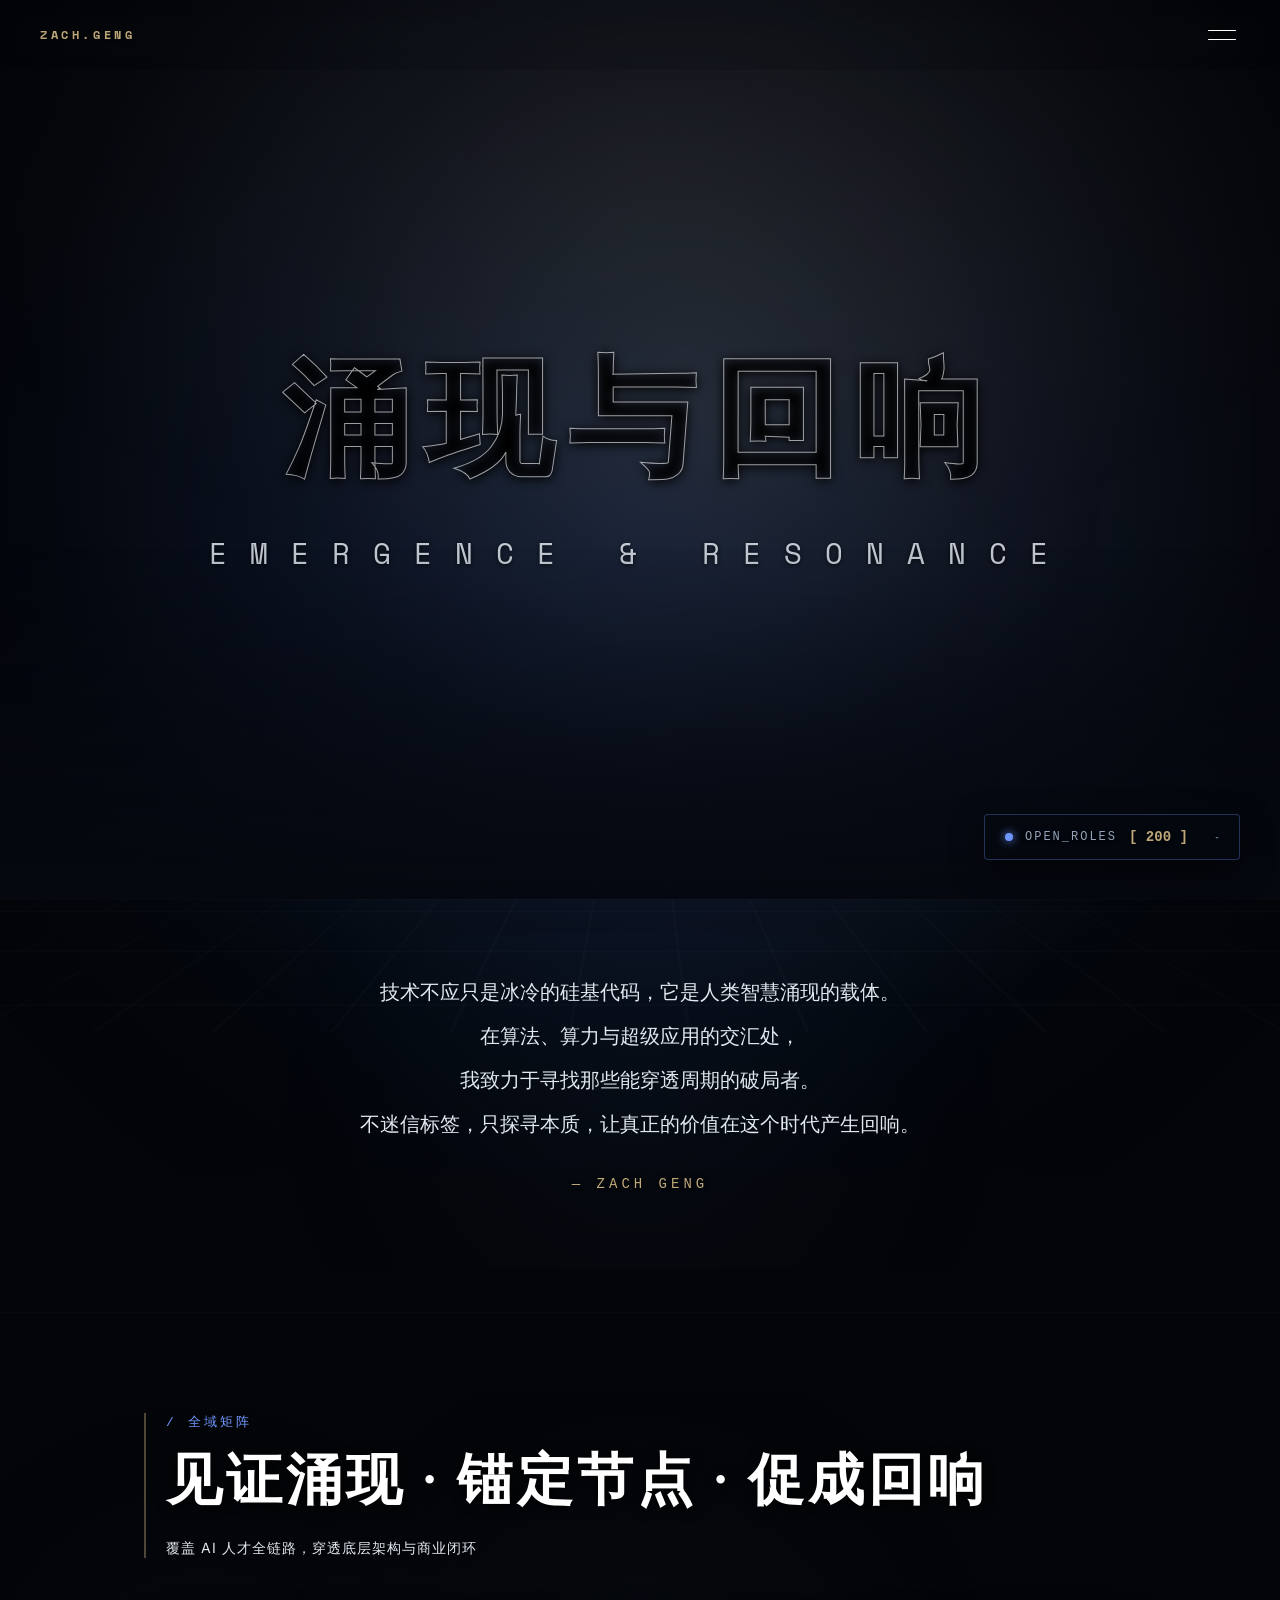
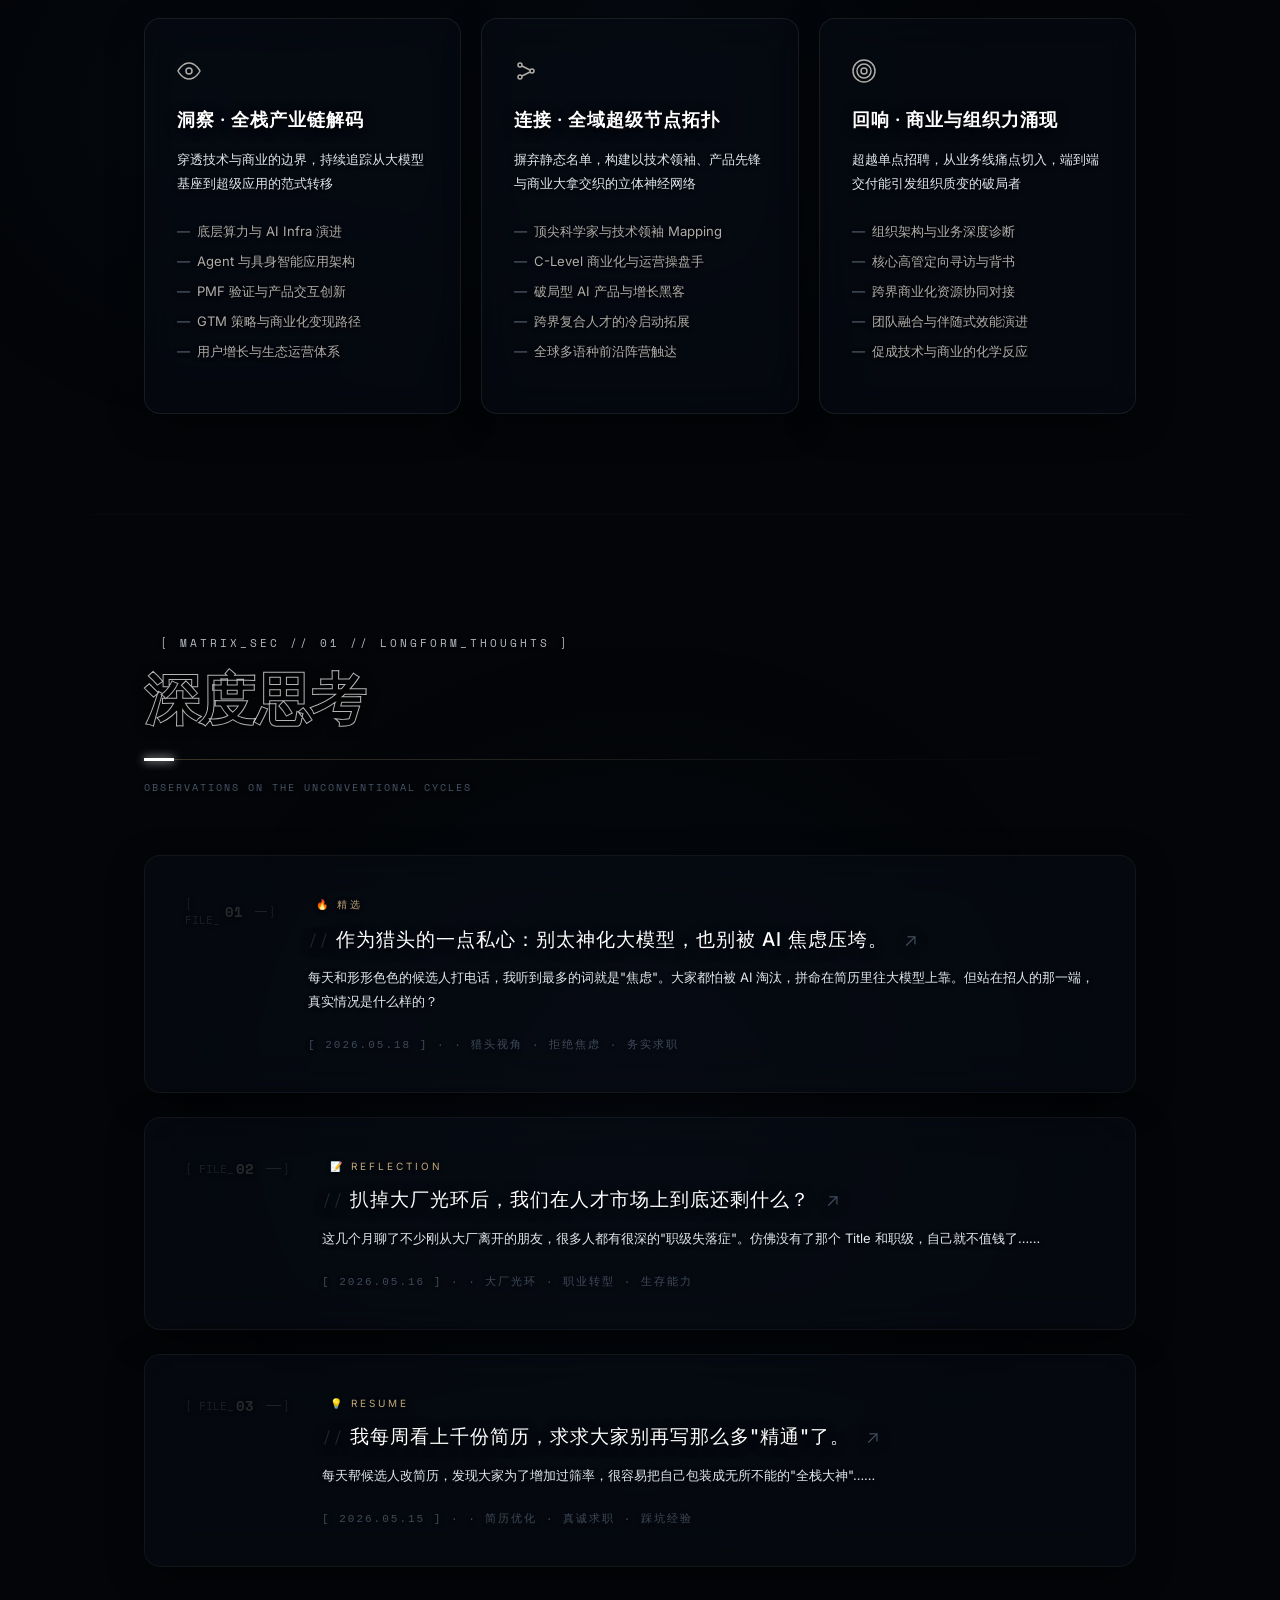
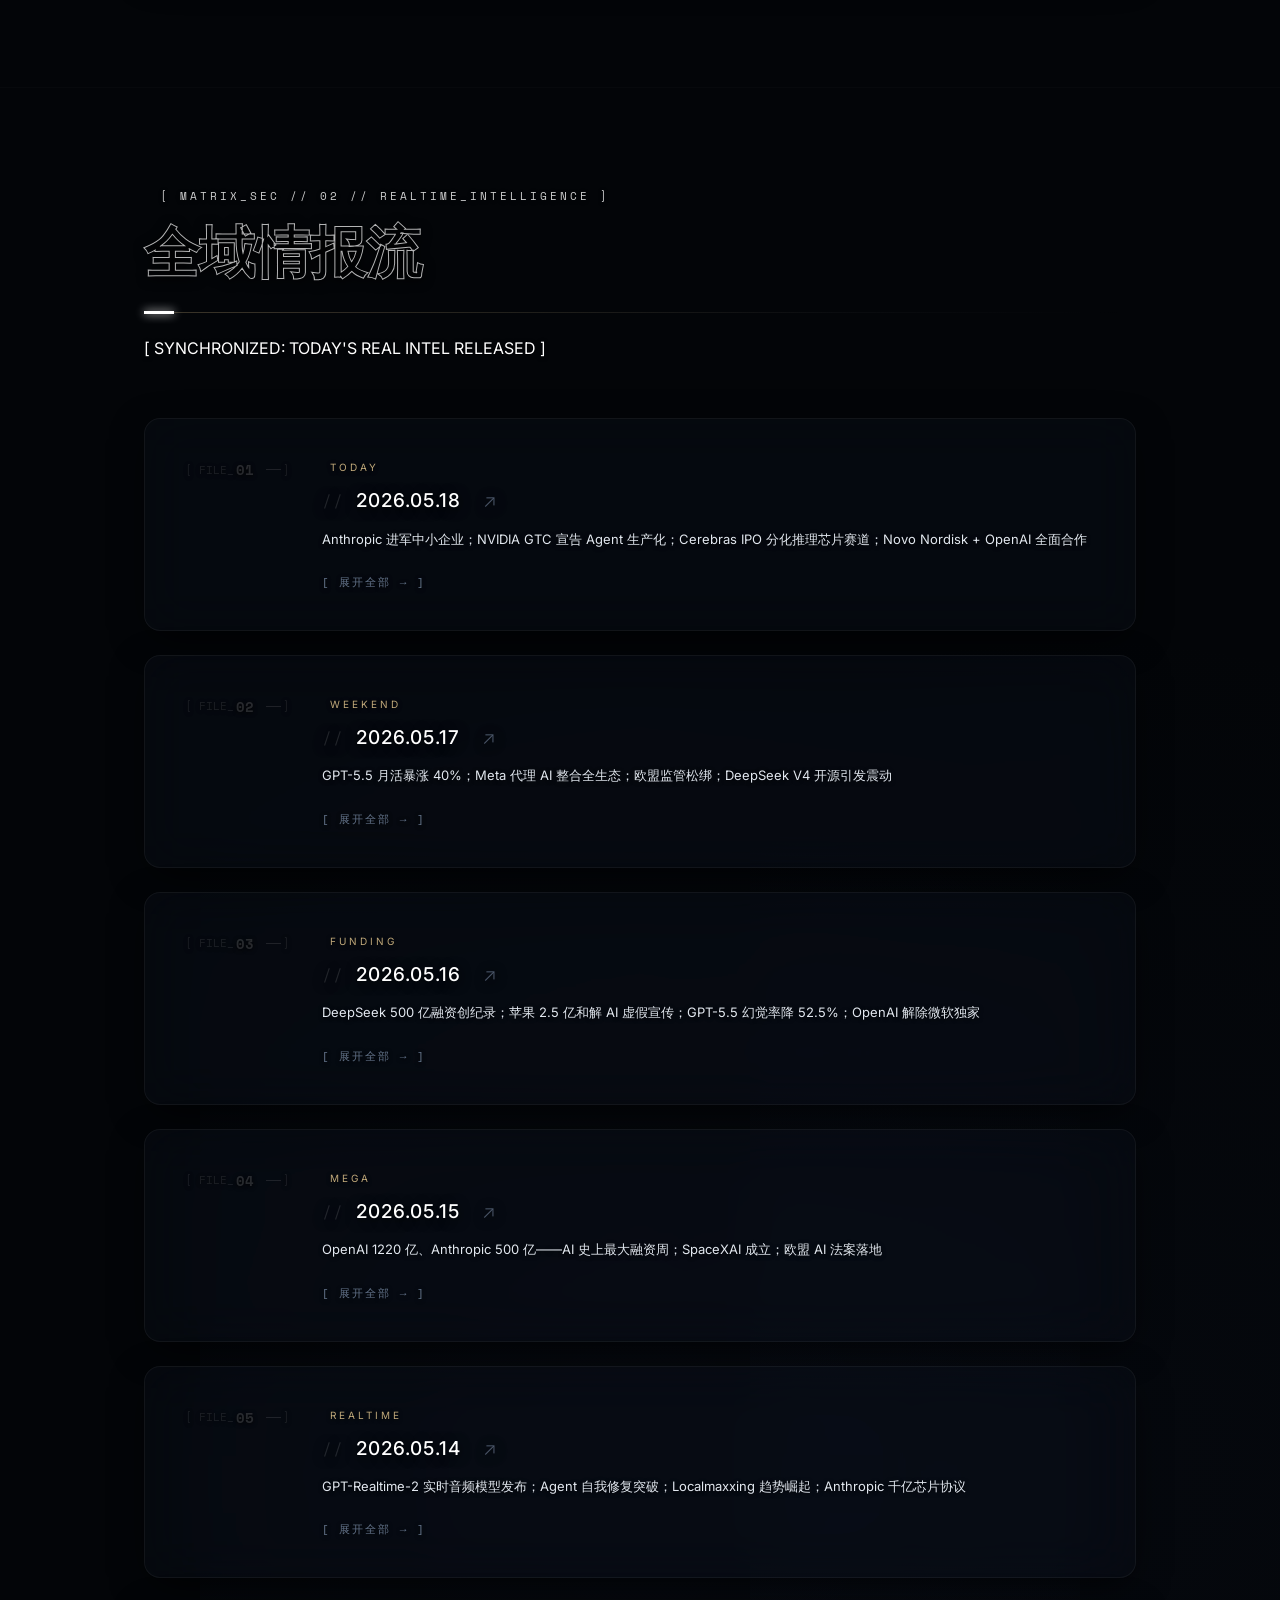
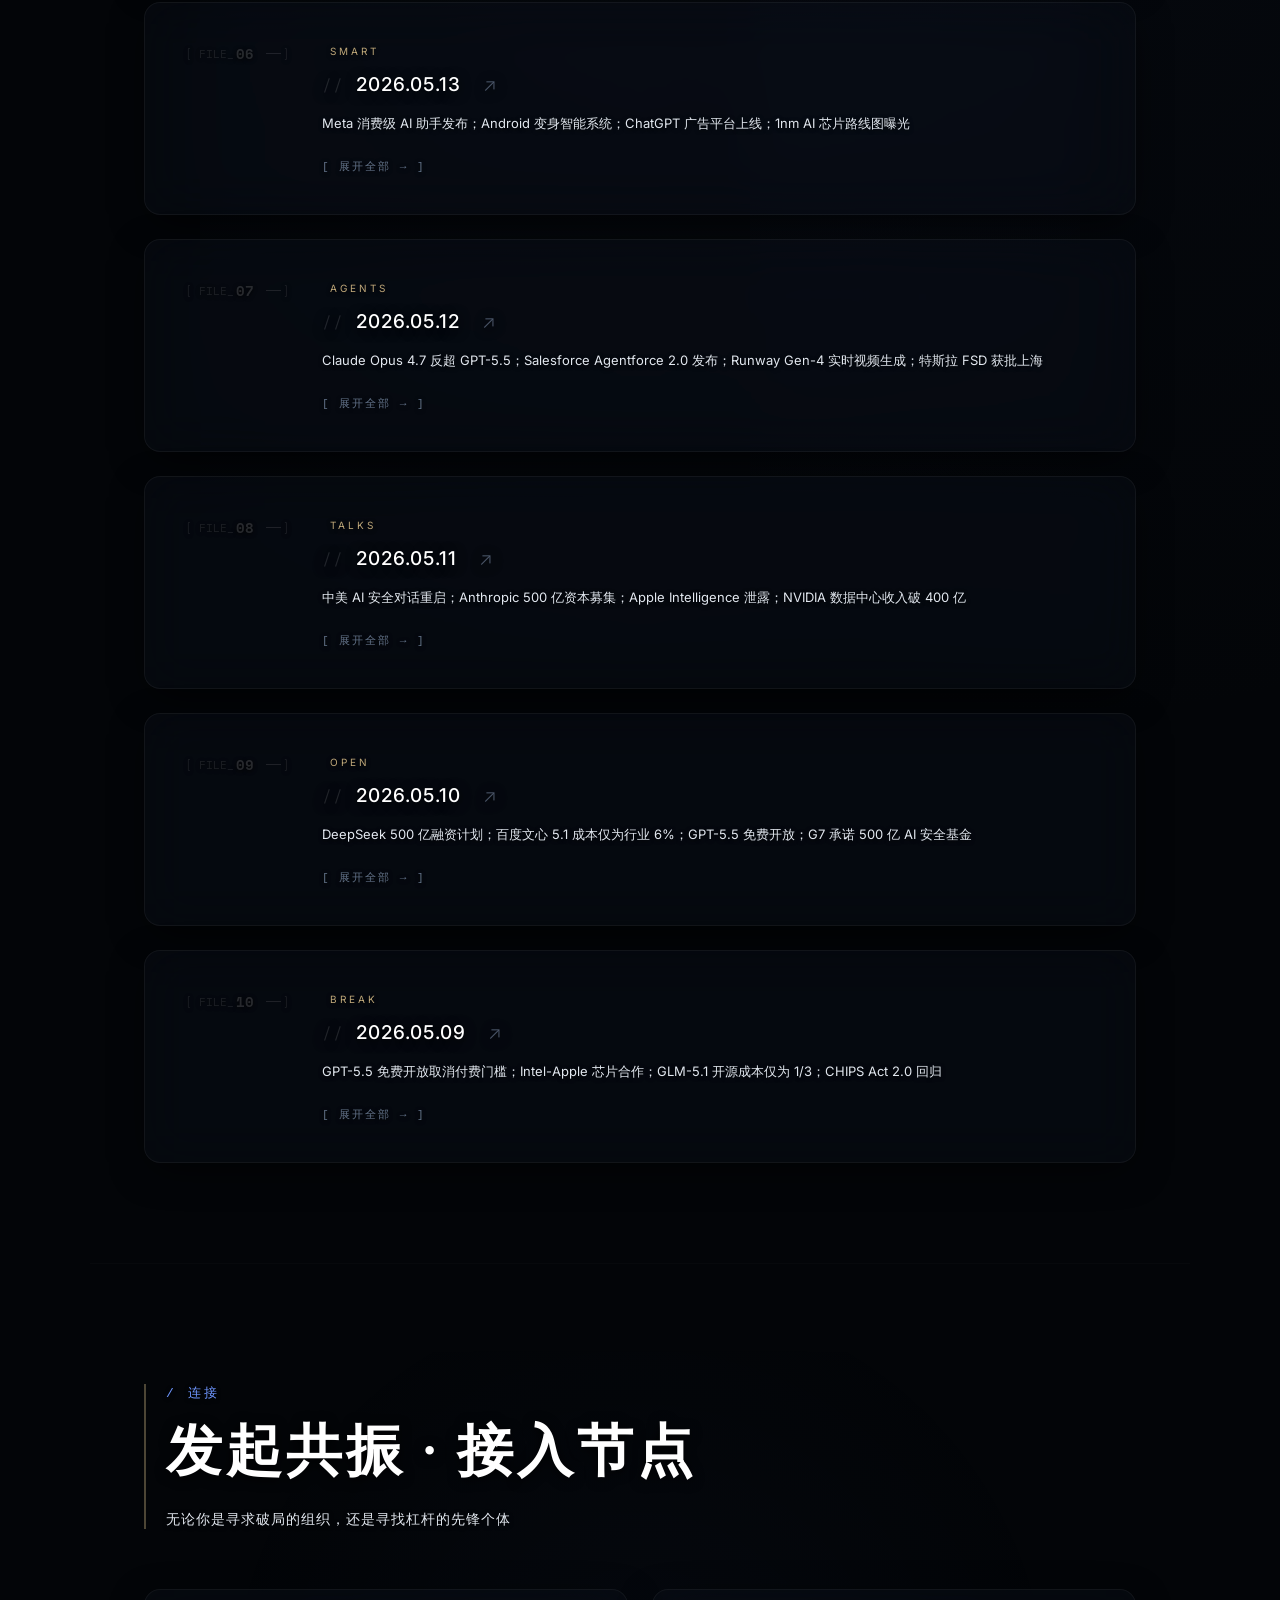
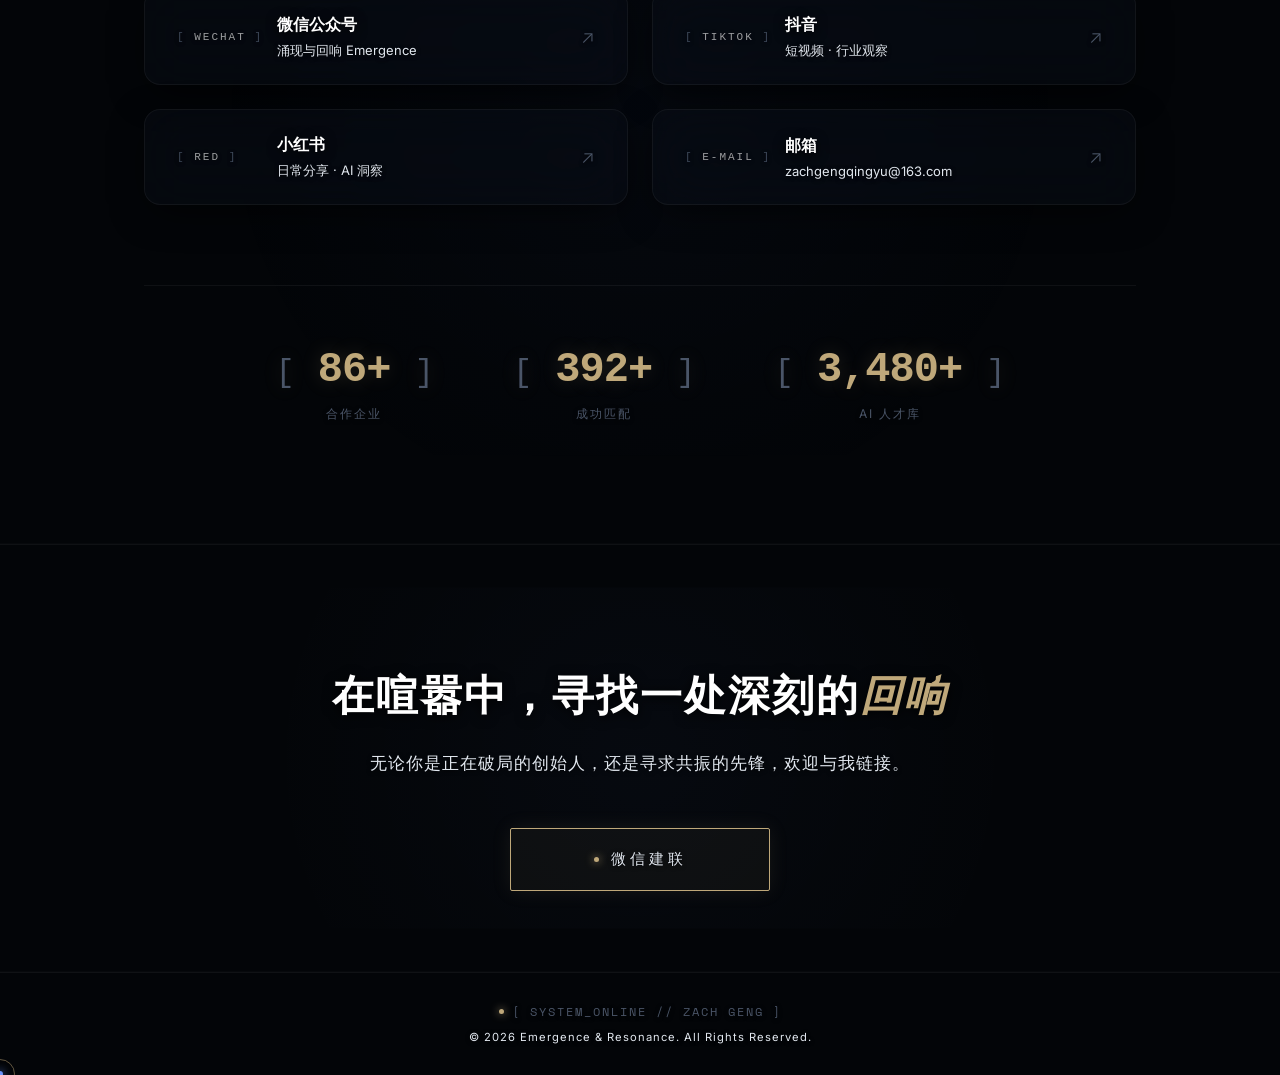
==== commit ca9a457f: "hero: 提亮视频 brightness 0.5→0.7, 减薄遮罩 0.35→0.2" ====
--- a/index.html
+++ b/index.html
@@ -366,7 +366,7 @@
     width:100%; height:100%;
     min-width:101vw;
     object-fit:cover;
-    filter:brightness(0.5) contrast(1.1);
+    filter:brightness(0.7) contrast(1.1);
     transition:transform 0.8s cubic-bezier(0.16, 1, 0.3, 1);
     pointer-events:none;
     z-index:0;
@@ -376,7 +376,7 @@
 .hero-overlay {
     position:absolute; top:0; left:0;
     width:100%; height:100%;
-    background:rgba(5,8,15,0.35);
+    background:rgba(5,8,15,0.2);
     z-index:1;
     pointer-events:none;
 }
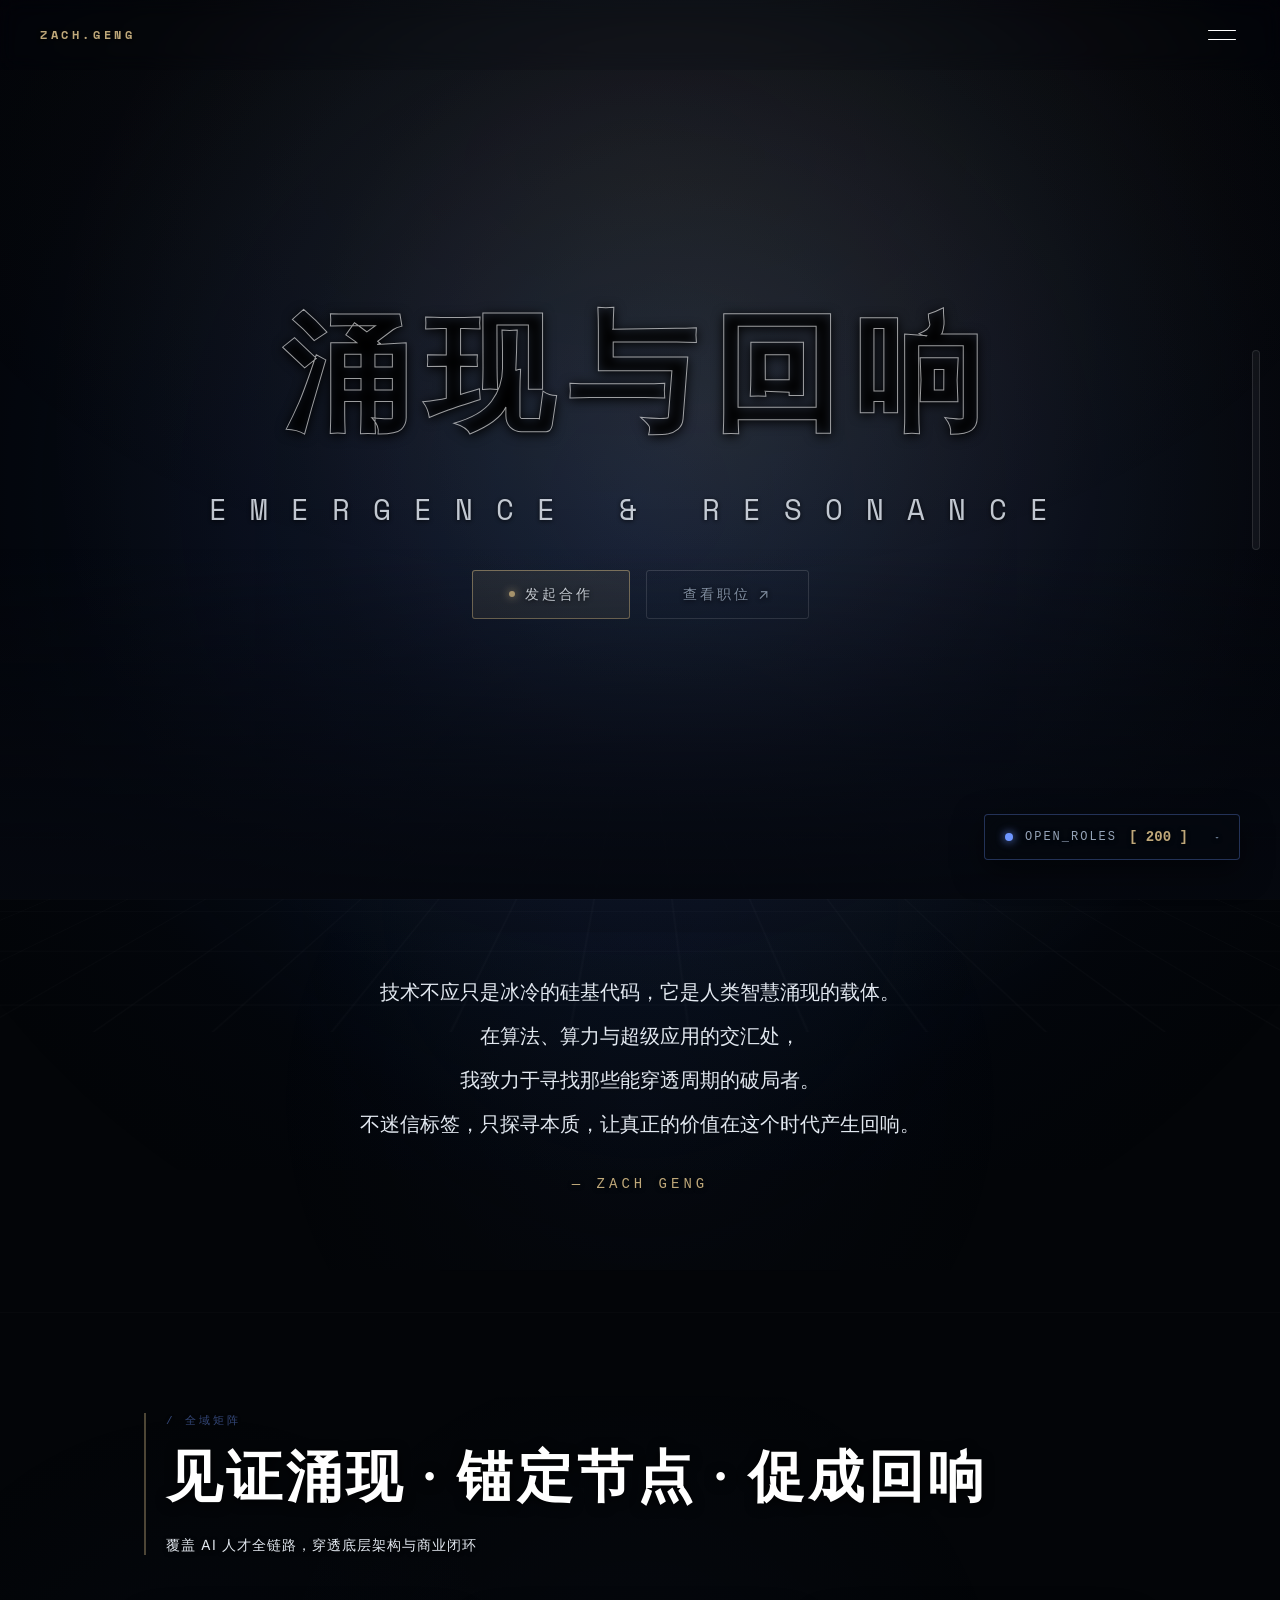
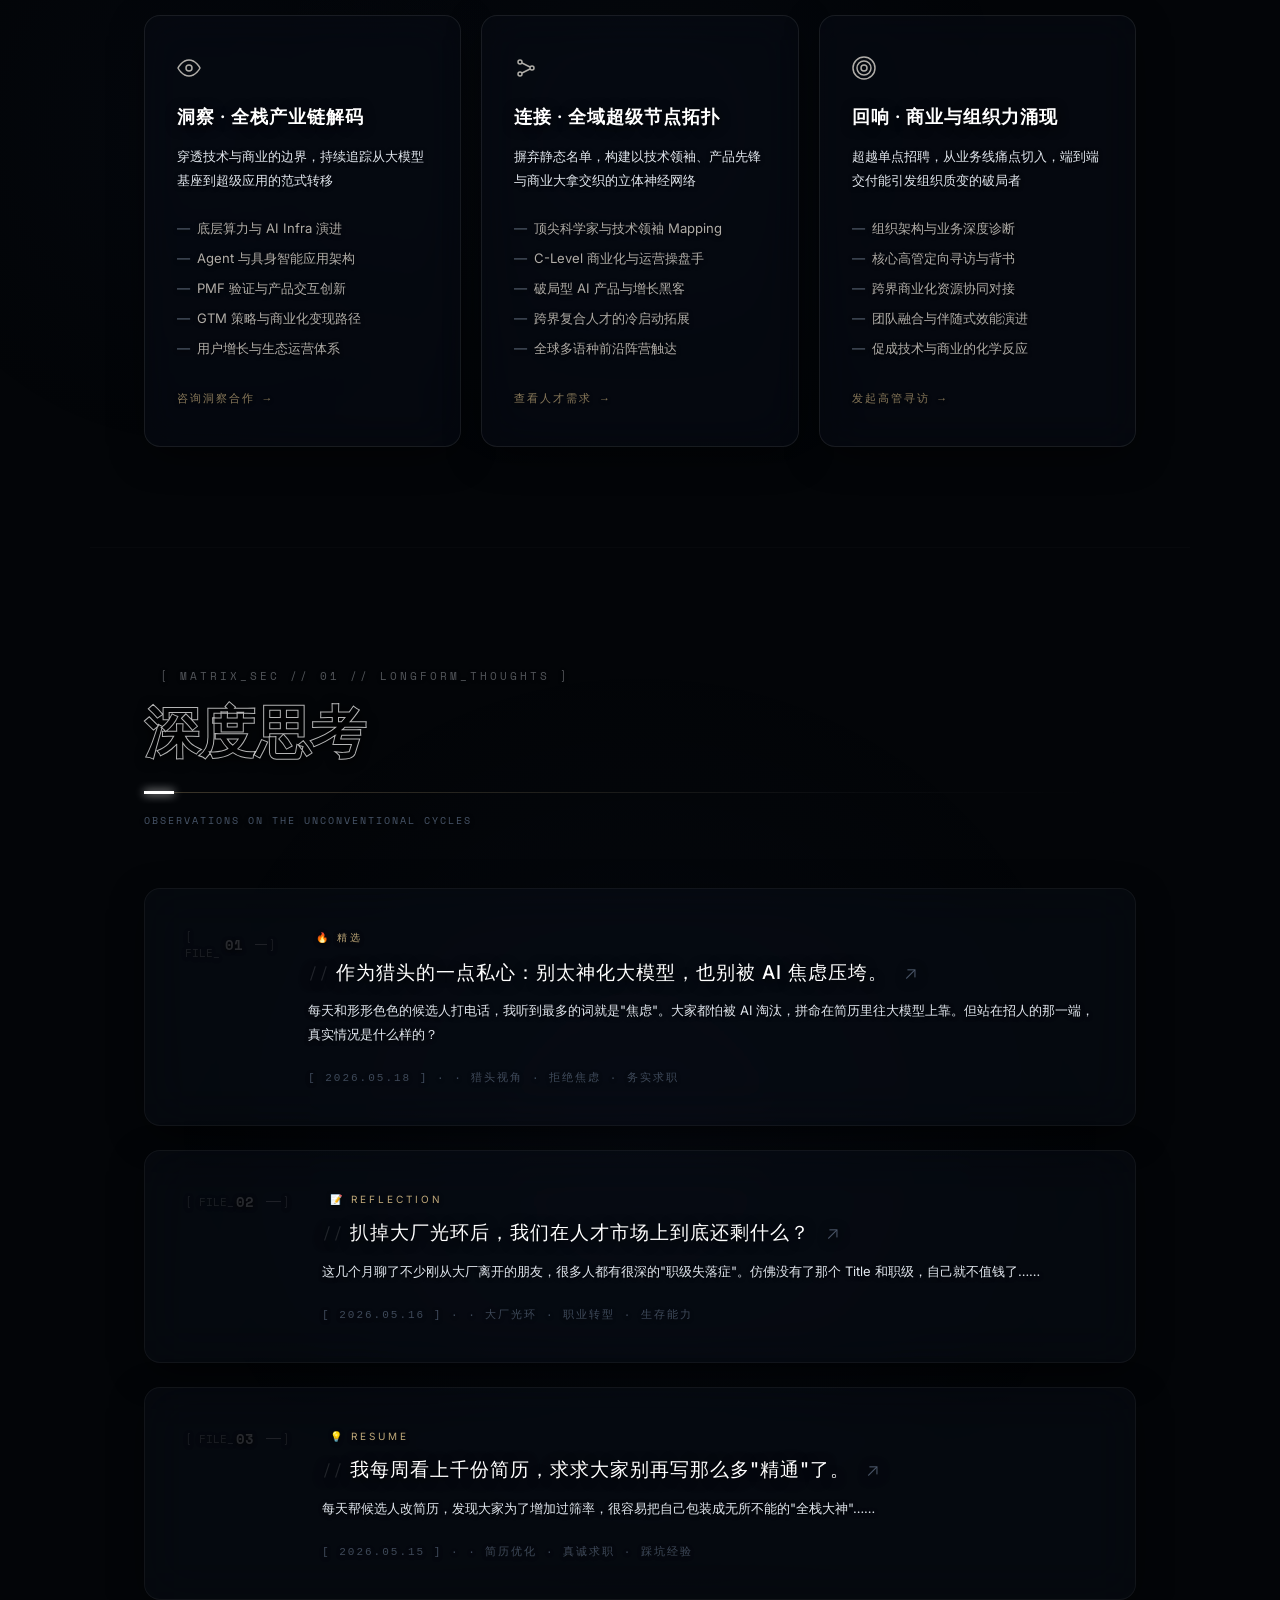
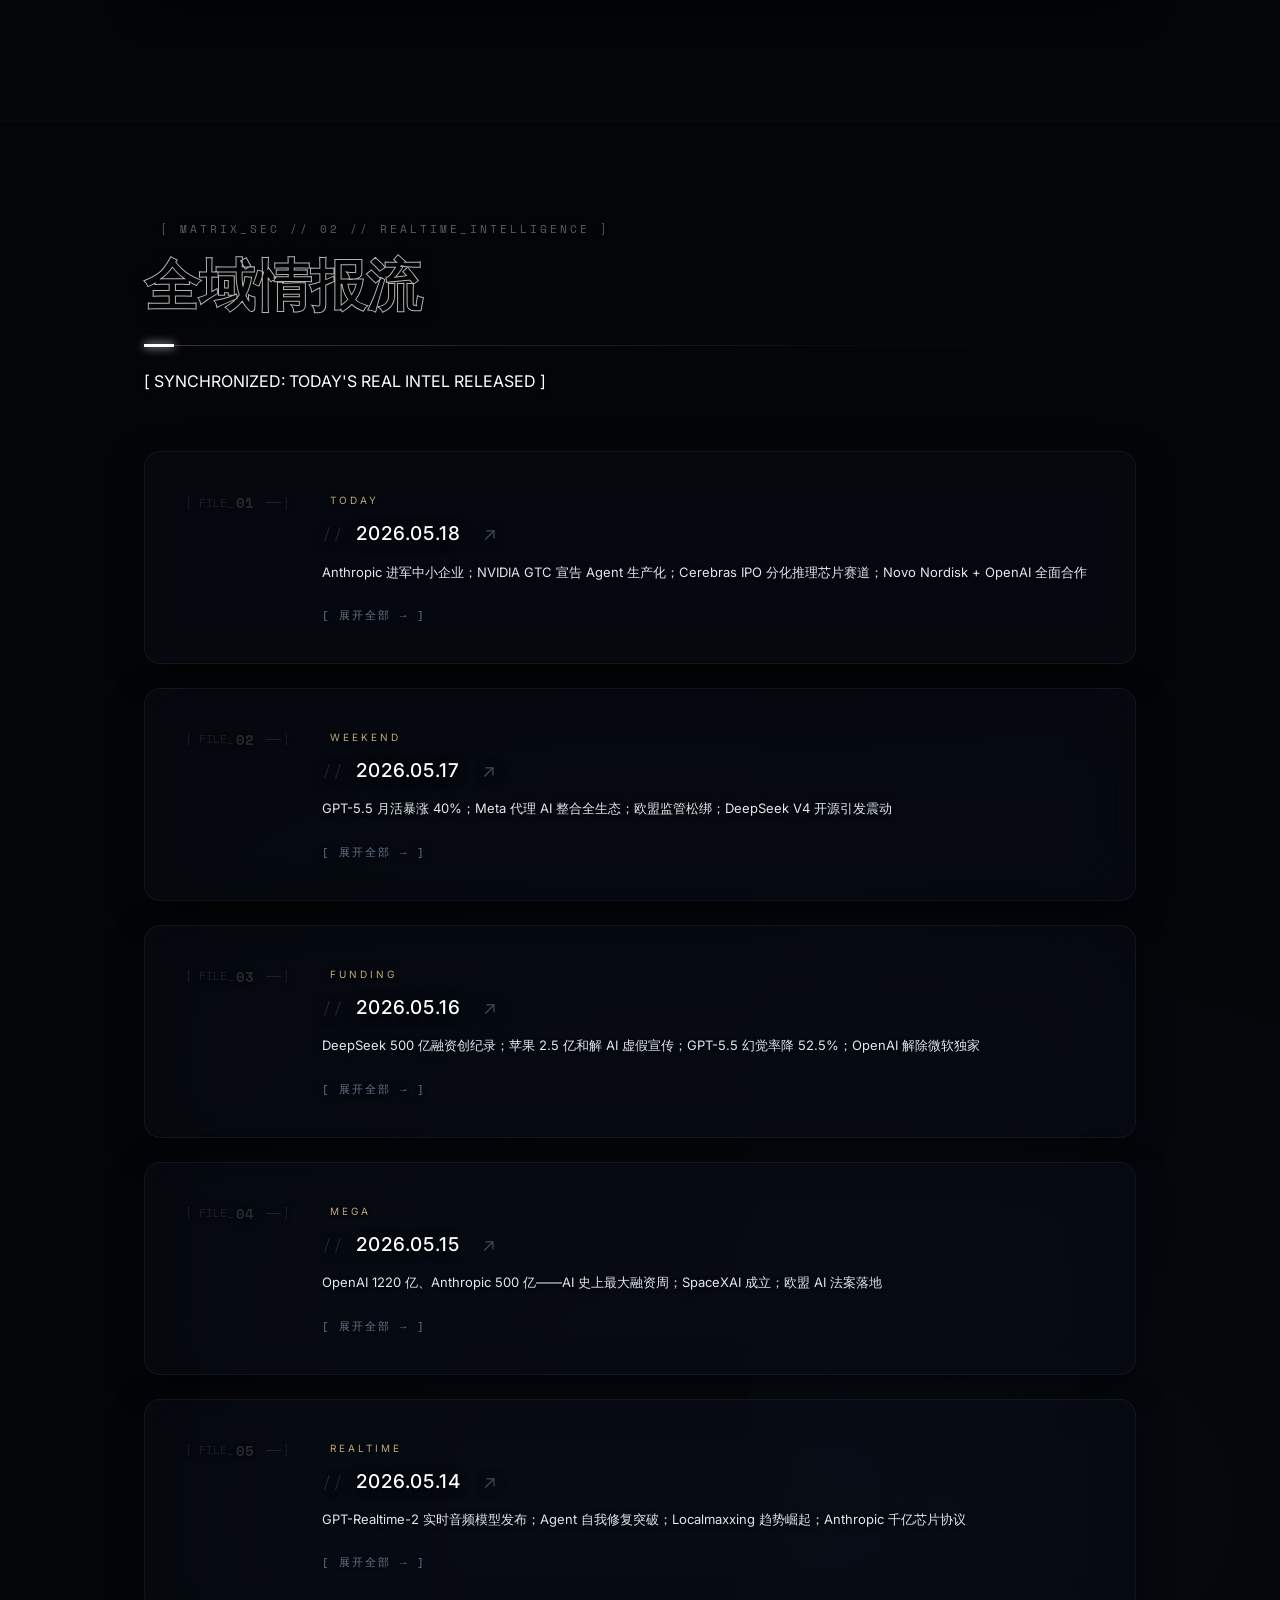
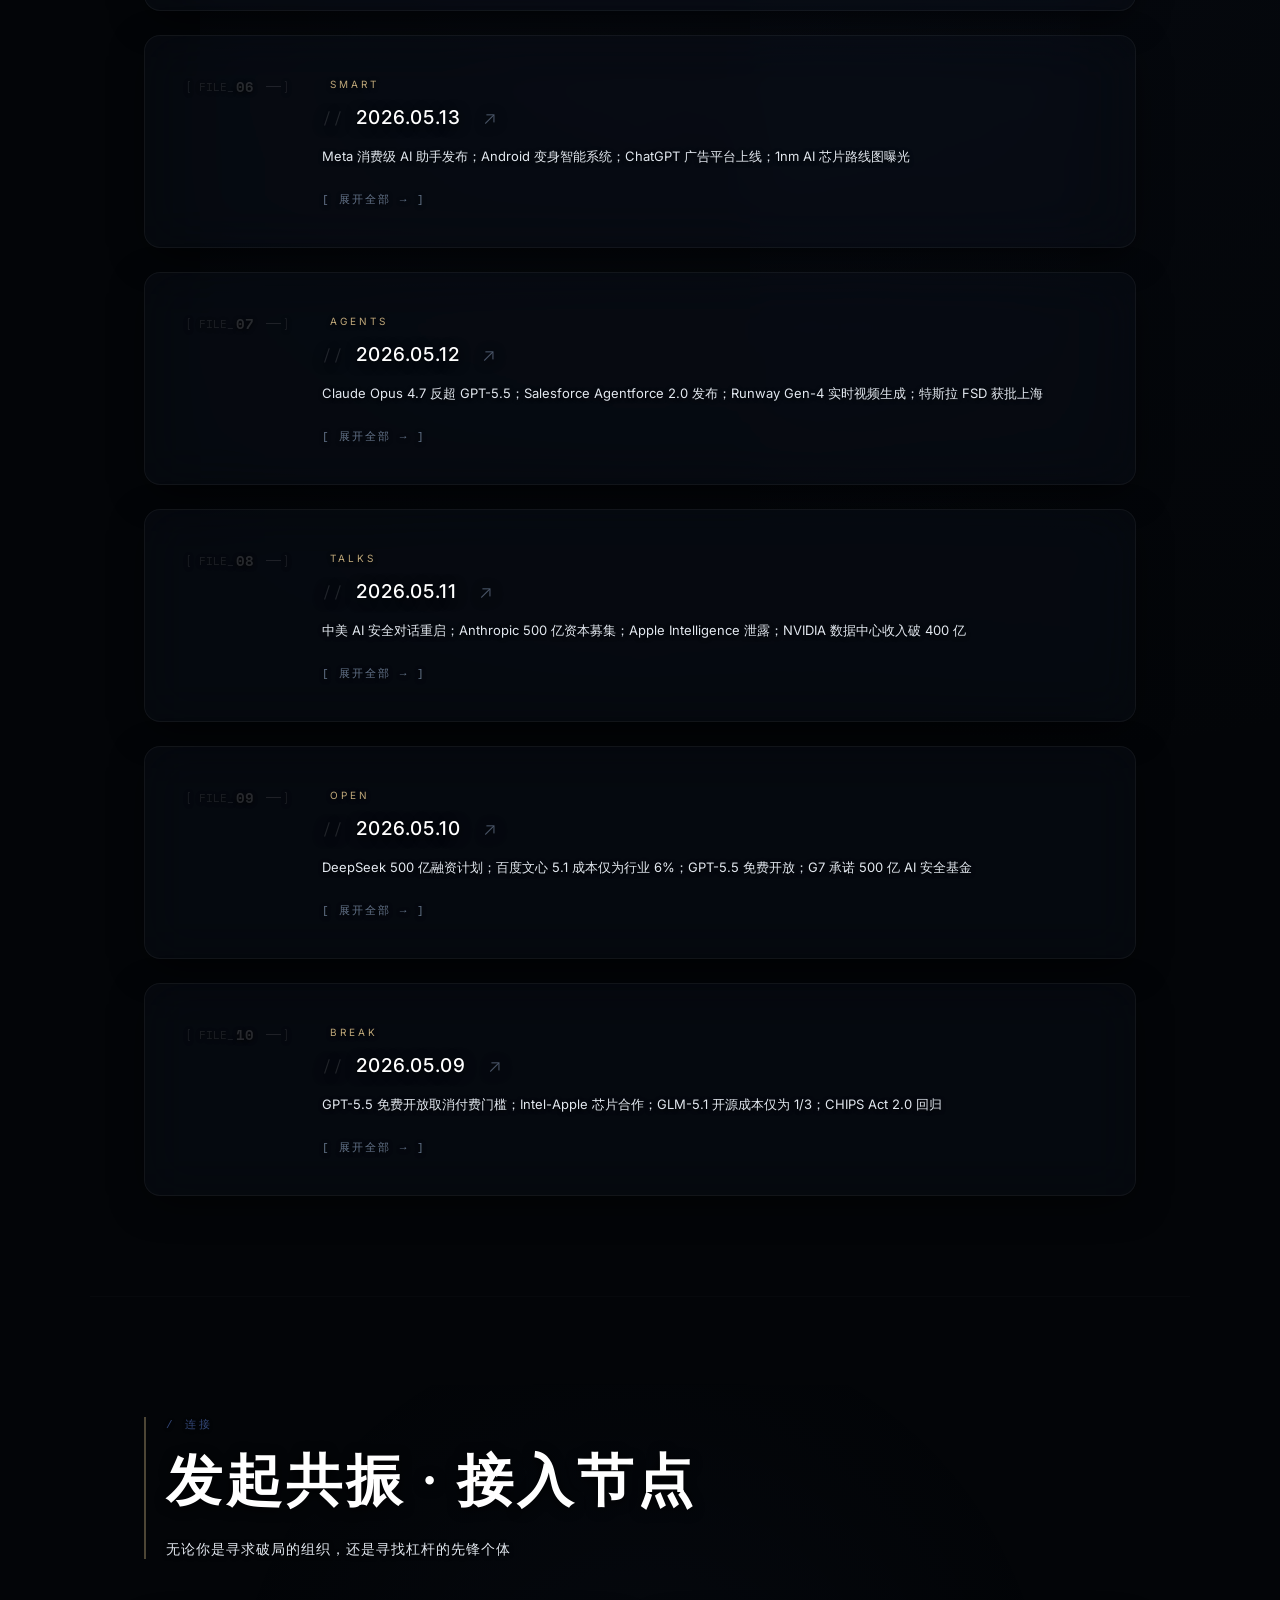
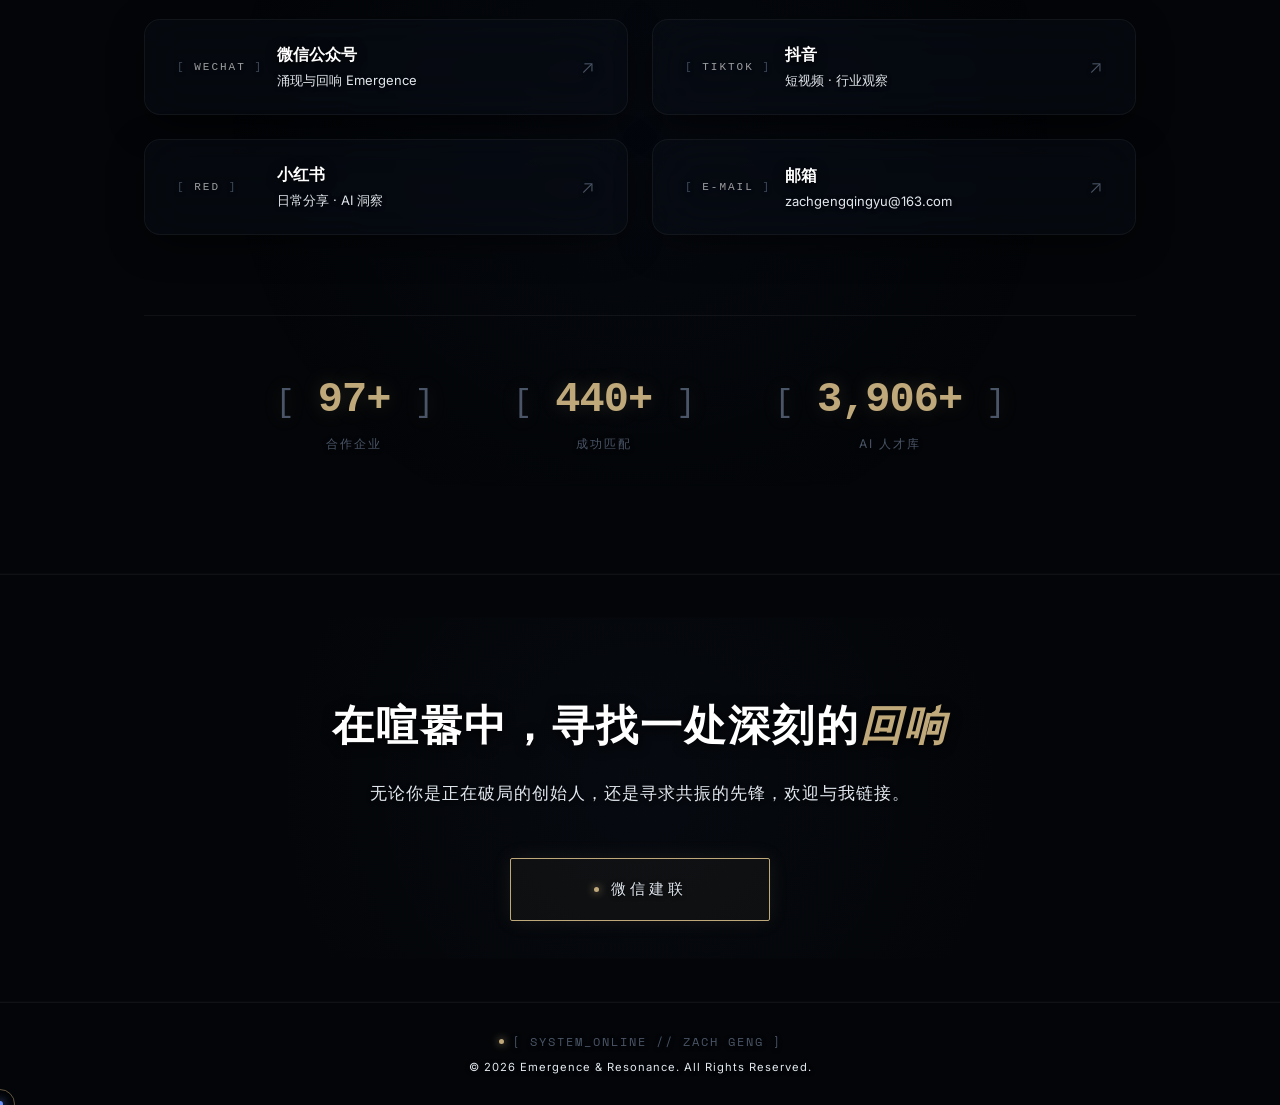
==== commit 5da20b92: "design: improve UX — add hero CTA, fix nav label, add card CTAs, reduce section label opacity - Hero" ====
--- a/index.html
+++ b/index.html
@@ -632,10 +632,11 @@
 .section-header .kicker {
     font-family:'SF Mono', Consolas, monospace;
     color:#6e96ff;
-    font-size:13px;
+    font-size:11px;
     letter-spacing:3px;
     text-transform:uppercase;
     margin-bottom:12px;
+    opacity:0.45;
 }
 .section-header .main-title {
     font-size:clamp(2.2rem, 5vw, 3.5rem);
@@ -1852,7 +1853,7 @@
 letter-spacing: 3px;
 color: var(--accent);
 margin-bottom: 12px;
-opacity: 0.8;
+opacity: 0.35;
 position: relative;
 padding-left: 16px;
 }
@@ -2040,7 +2041,7 @@
 <li><a href="index.html"><span class="zh">首页</span><span class="en">Home</span></a></li>
 <li><a href="index.html#insights"><span class="zh">思想</span><span class="en">Insights</span></a></li>
 <li><a href="jobs.html"><span class="zh">职位</span><span class="en">Jobs</span></a></li>
-<li><a href="about.html"><span class="zh">全局</span><span class="en">About</span></a></li>
+<li><a href="about.html"><span class="zh">关于我</span><span class="en">About</span></a></li>
 </ul>
 </div>
 
@@ -2054,6 +2055,15 @@
     <div class="container hero-content">
         <h1 class="main-title active-glitch" data-text="涌现与回响">涌现与回响</h1>
         <div class="subtitle">Emergence & Resonance</div>
+        <div style="margin-top:40px; display:flex; gap:16px; justify-content:center; flex-wrap:wrap;">
+            <a href="javascript:void(0)" onclick="togglePersonalWechat()" style="display:inline-flex; align-items:center; gap:10px; padding:14px 36px; background:rgba(191,168,122,0.12); border:1px solid rgba(191,168,122,0.6); border-radius:3px; color:#e2e8f0; font-size:0.9rem; letter-spacing:3px; text-decoration:none; transition:all 0.4s cubic-bezier(0.16,1,0.3,1);" onmouseover="this.style.background='rgba(191,168,122,0.25)';this.style.color='#fff';this.style.transform='translateY(-2px)'" onmouseout="this.style.background='rgba(191,168,122,0.12)';this.style.color='#e2e8f0';this.style.transform='none'">
+                <span style="width:6px;height:6px;background:#bfa87a;border-radius:50%;box-shadow:0 0 8px #bfa87a;animation:pulse-live 2s infinite;display:inline-block;"></span>
+                发起合作
+            </a>
+            <a href="jobs.html" style="display:inline-flex; align-items:center; gap:10px; padding:14px 36px; background:transparent; border:1px solid rgba(255,255,255,0.15); border-radius:3px; color:#94a3b8; font-size:0.9rem; letter-spacing:3px; text-decoration:none; transition:all 0.4s cubic-bezier(0.16,1,0.3,1);" onmouseover="this.style.borderColor='rgba(255,255,255,0.4)';this.style.color='#fff'" onmouseout="this.style.borderColor='rgba(255,255,255,0.15)';this.style.color='#94a3b8'">
+                查看职位 ↗
+            </a>
+        </div>
     </div>
 </section>
 
@@ -2094,6 +2104,9 @@
                 <li>GTM 策略与商业化变现路径</li>
                 <li>用户增长与生态运营体系</li>
             </ul>
+            <div style="margin-top:28px;">
+                <a href="javascript:void(0)" onclick="togglePersonalWechat()" style="font-family:'SF Mono',Consolas,monospace;font-size:11px;letter-spacing:2px;color:#bfa87a;text-decoration:none;opacity:0.7;transition:opacity 0.3s;" onmouseover="this.style.opacity='1'" onmouseout="this.style.opacity='0.7'">咨询洞察合作 →</a>
+            </div>
         </div>
         <div class="glass-card">
             <div class="card-icon">
@@ -2108,6 +2121,9 @@
                 <li>跨界复合人才的冷启动拓展</li>
                 <li>全球多语种前沿阵营触达</li>
             </ul>
+            <div style="margin-top:28px;">
+                <a href="jobs.html" style="font-family:'SF Mono',Consolas,monospace;font-size:11px;letter-spacing:2px;color:#bfa87a;text-decoration:none;opacity:0.7;transition:opacity 0.3s;" onmouseover="this.style.opacity='1'" onmouseout="this.style.opacity='0.7'">查看人才需求 →</a>
+            </div>
         </div>
         <div class="glass-card">
             <div class="card-icon">
@@ -2122,6 +2138,9 @@
                 <li>团队融合与伴随式效能演进</li>
                 <li>促成技术与商业的化学反应</li>
             </ul>
+            <div style="margin-top:28px;">
+                <a href="mailto:zachgengqingyu@163.com" style="font-family:'SF Mono',Consolas,monospace;font-size:11px;letter-spacing:2px;color:#bfa87a;text-decoration:none;opacity:0.7;transition:opacity 0.3s;" onmouseover="this.style.opacity='1'" onmouseout="this.style.opacity='0.7'">发起高管寻访 →</a>
+            </div>
         </div>
     </div>
     </div>
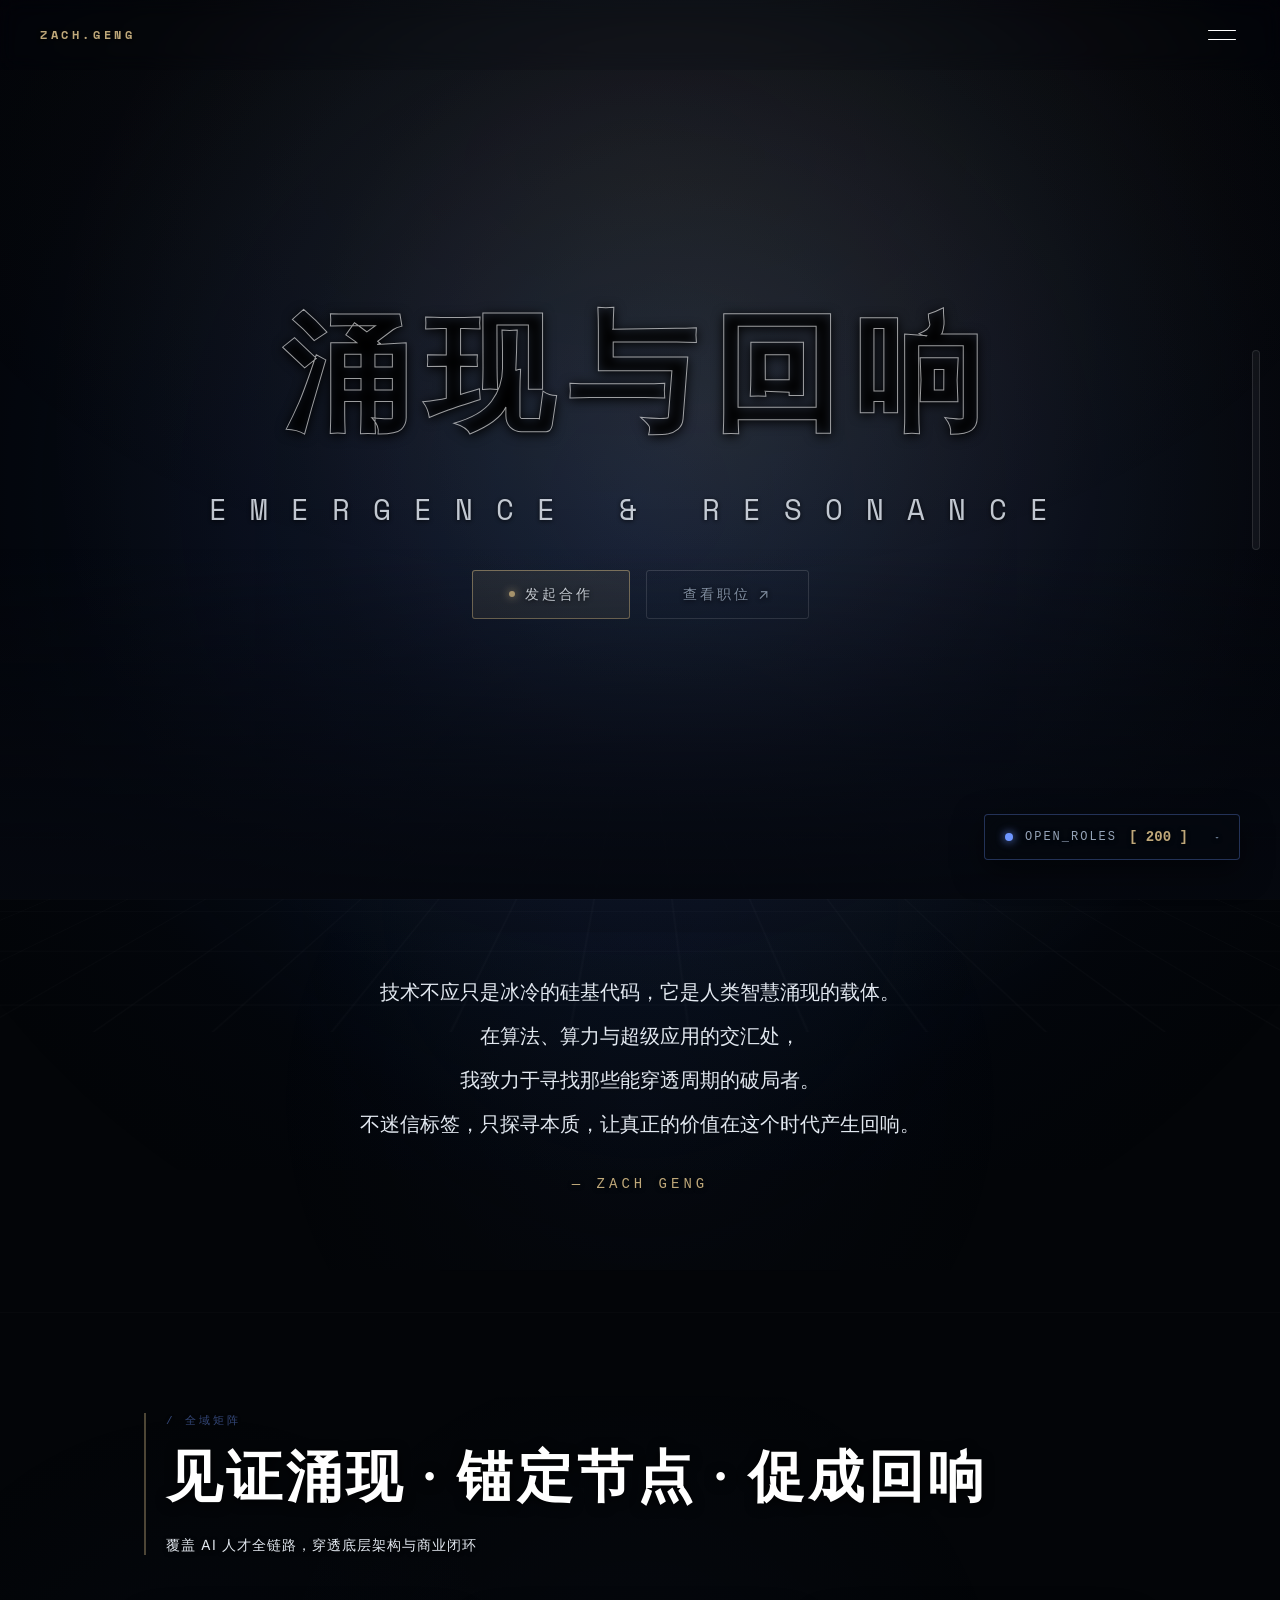
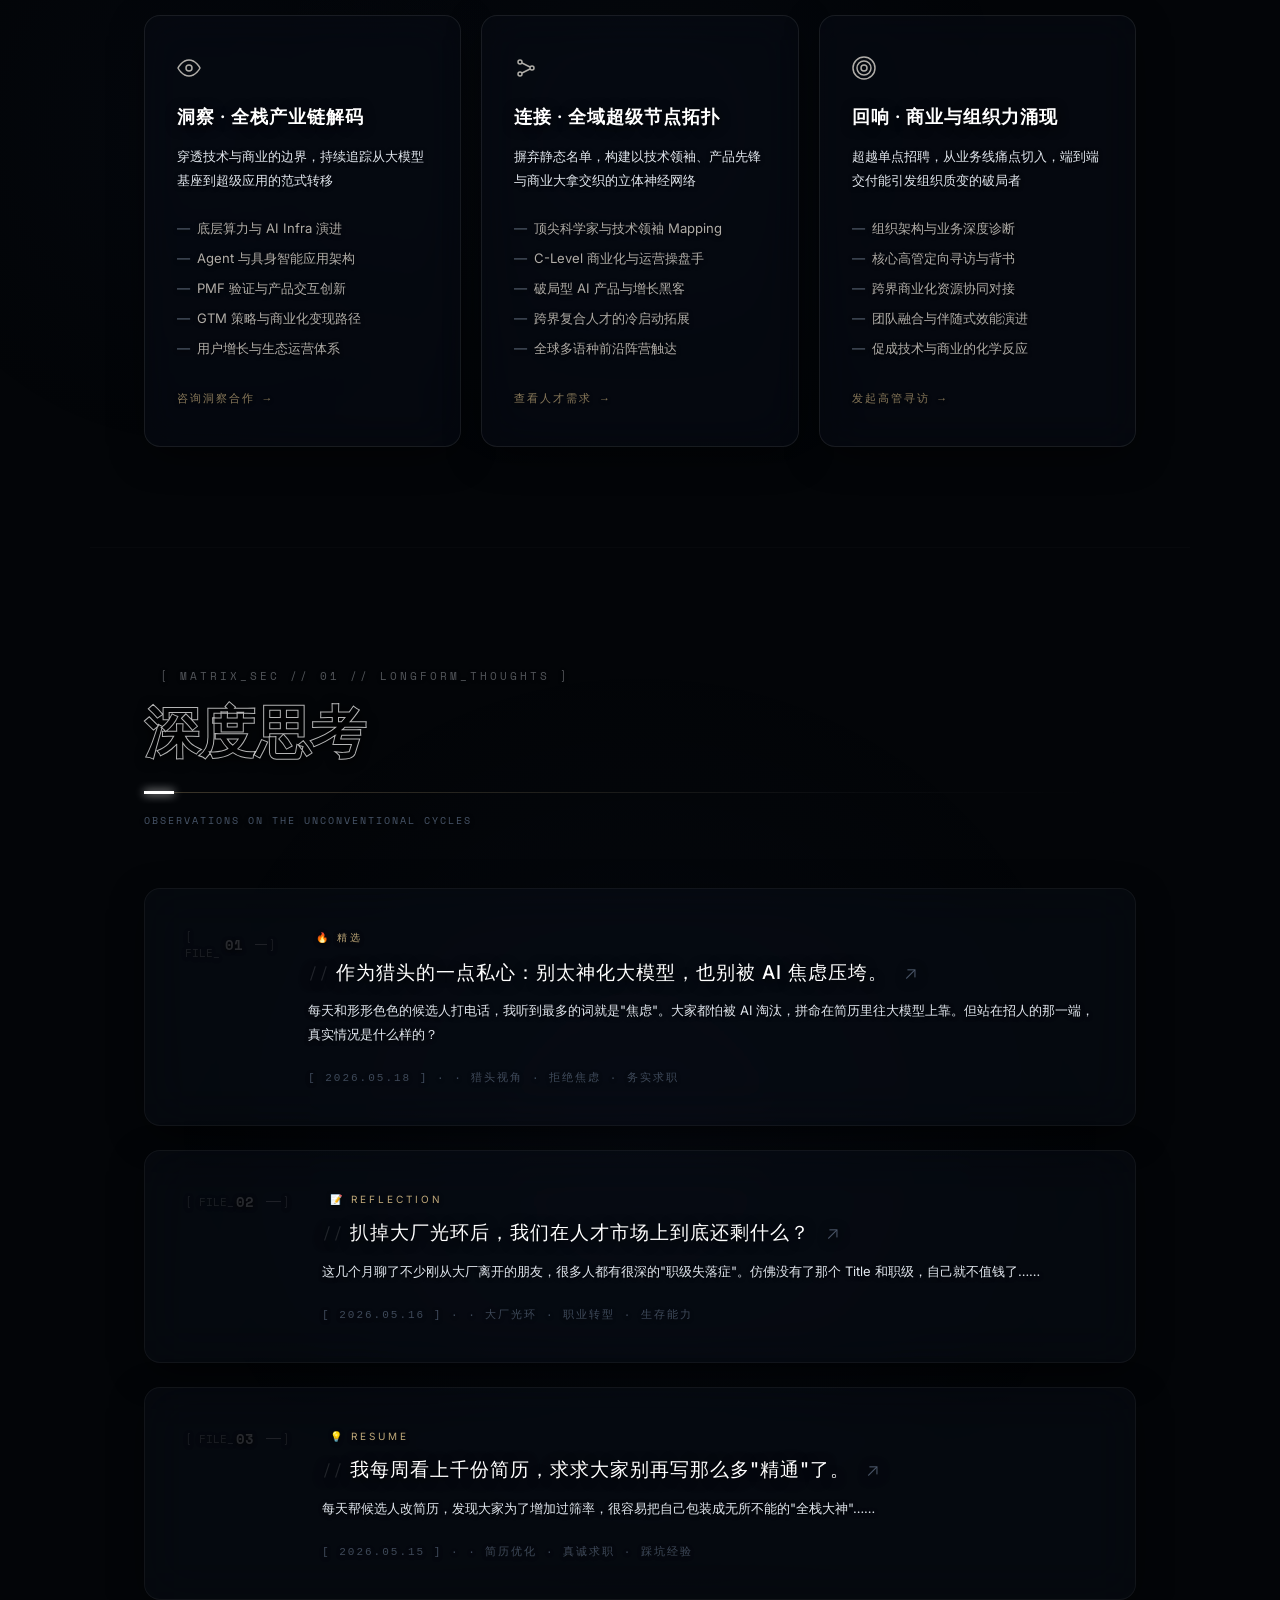
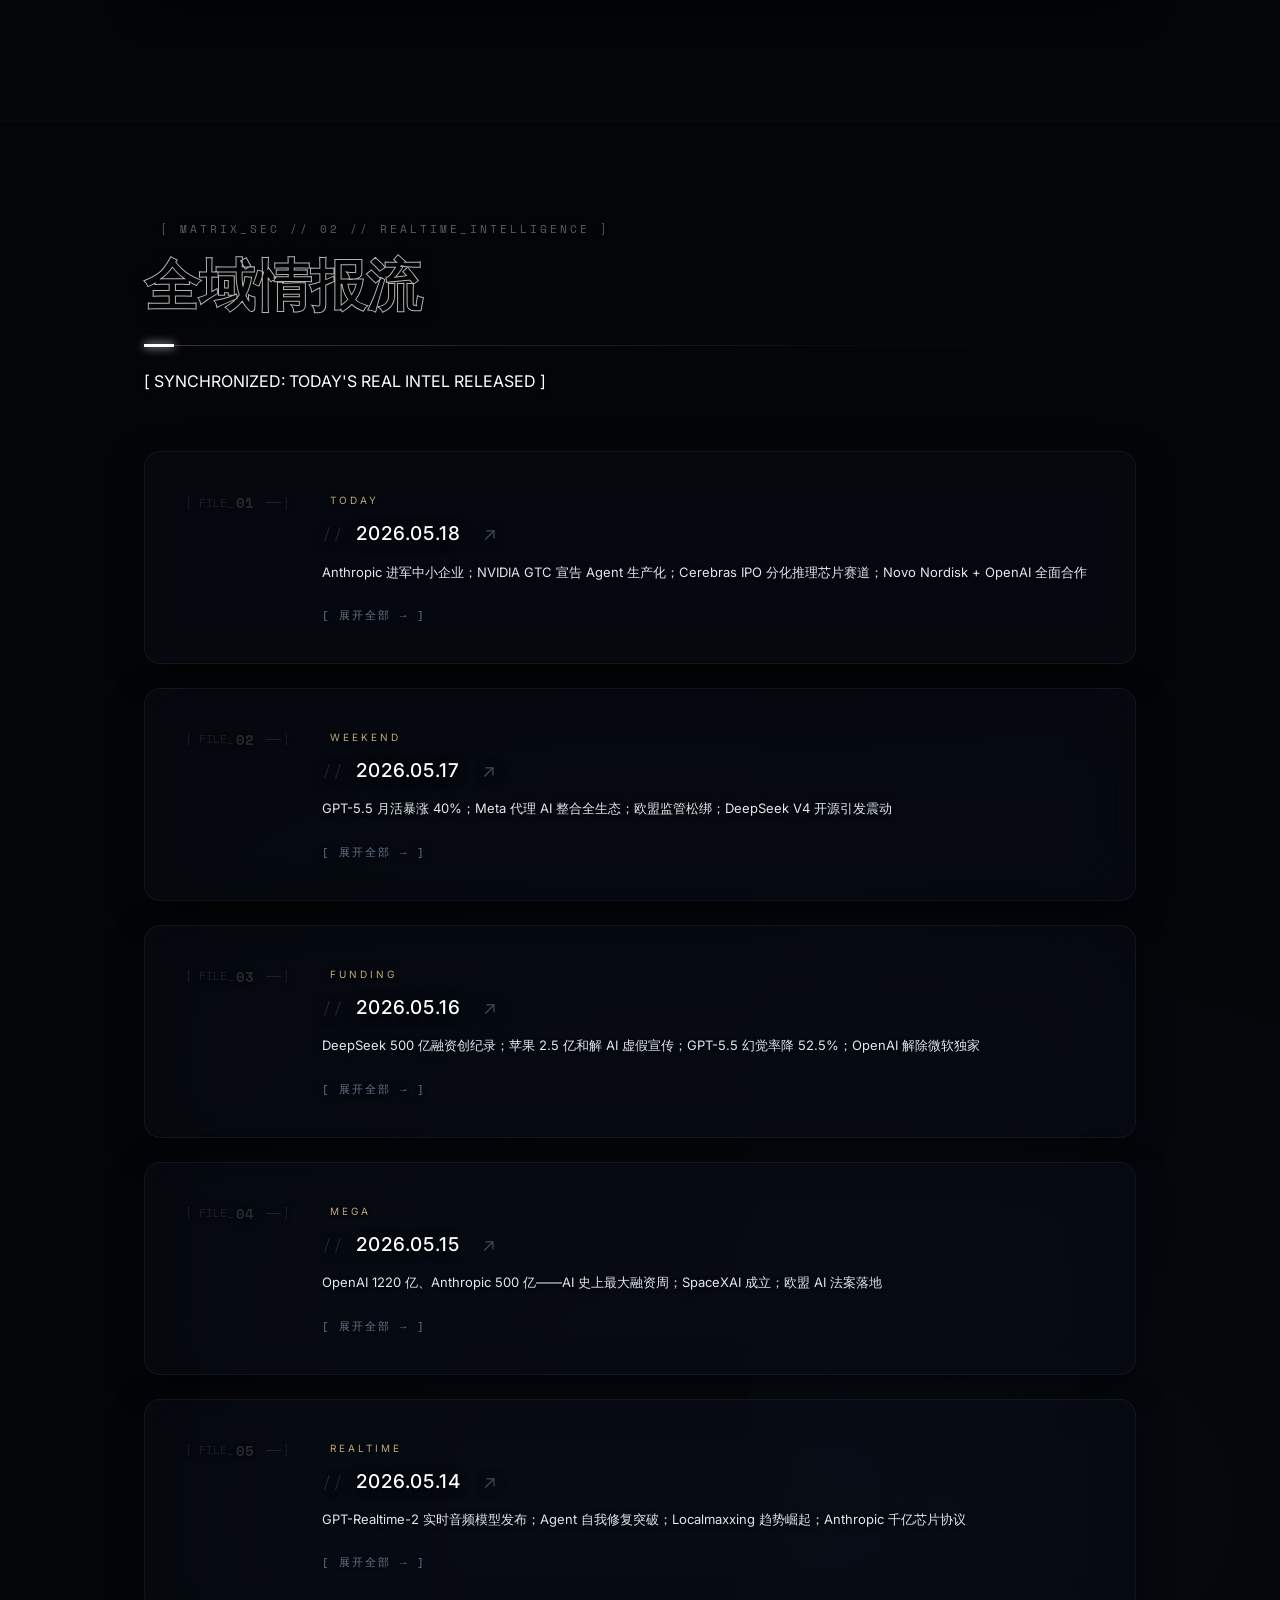
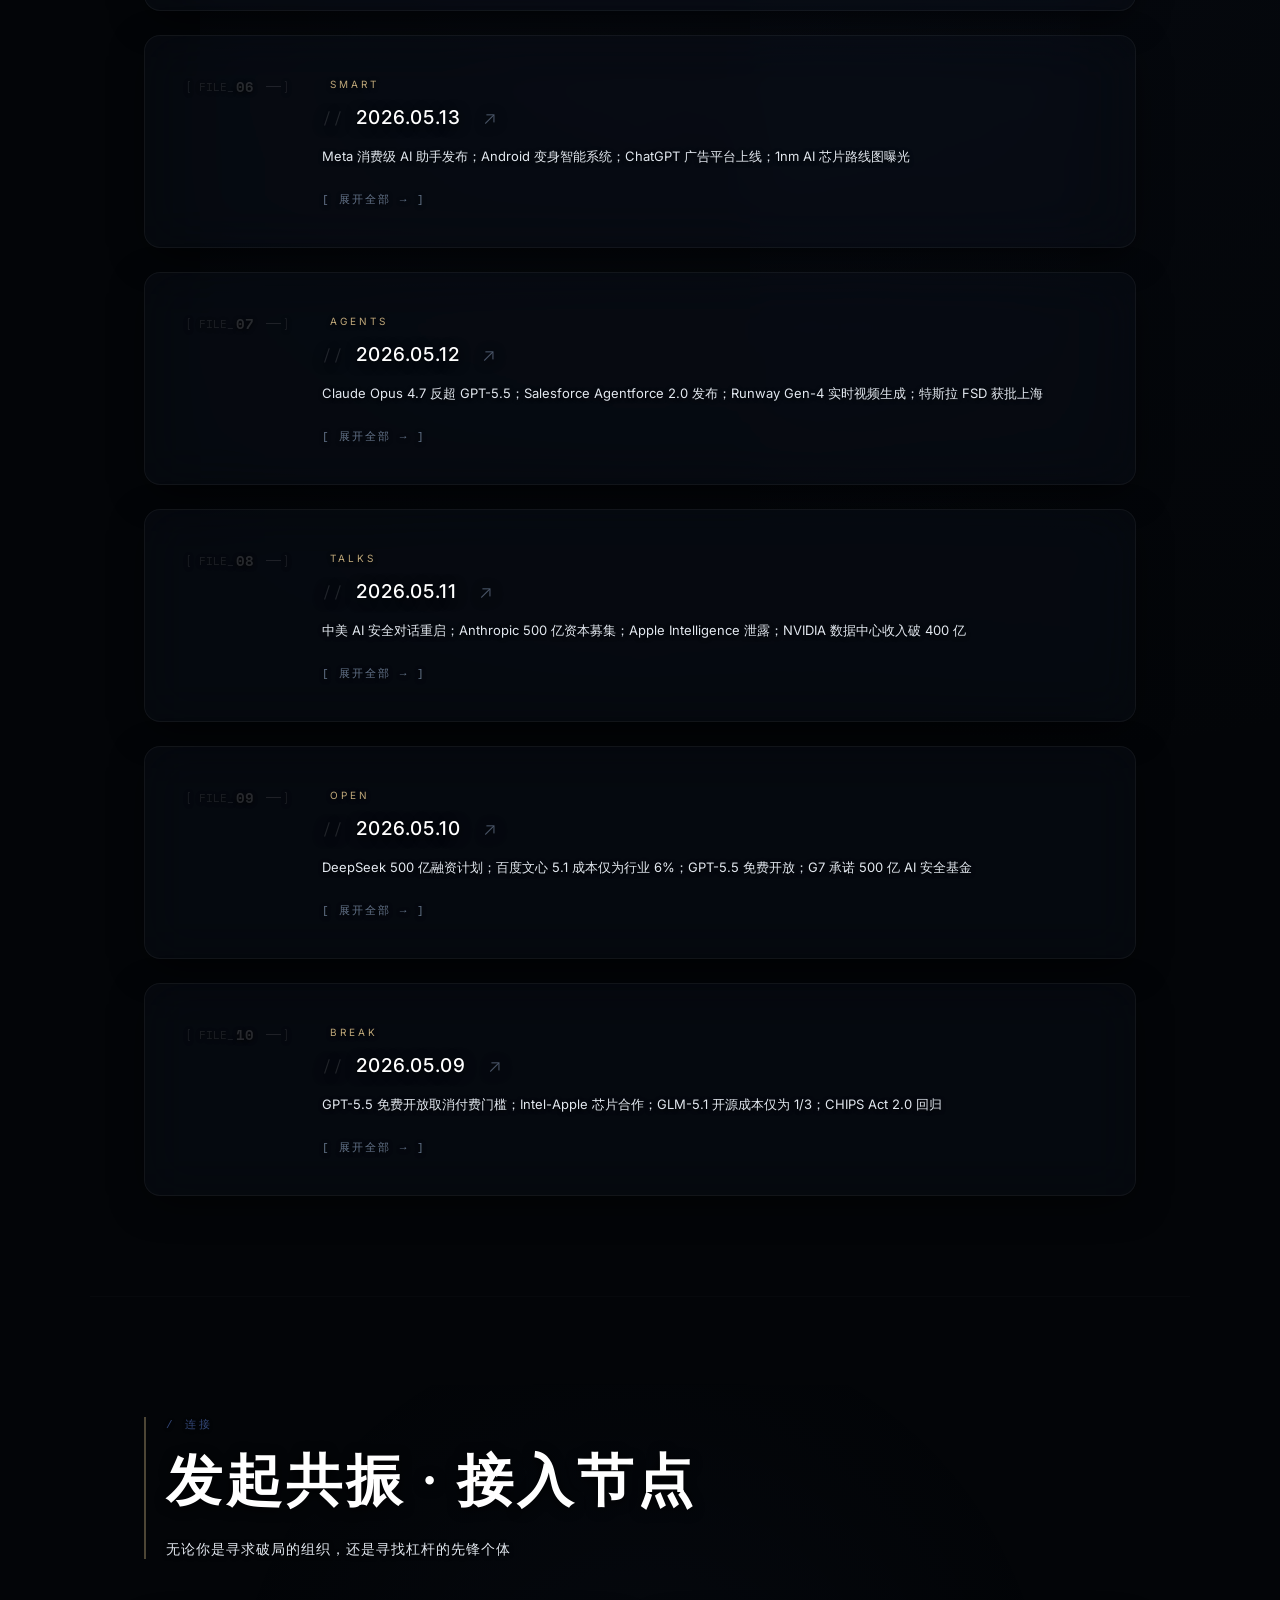
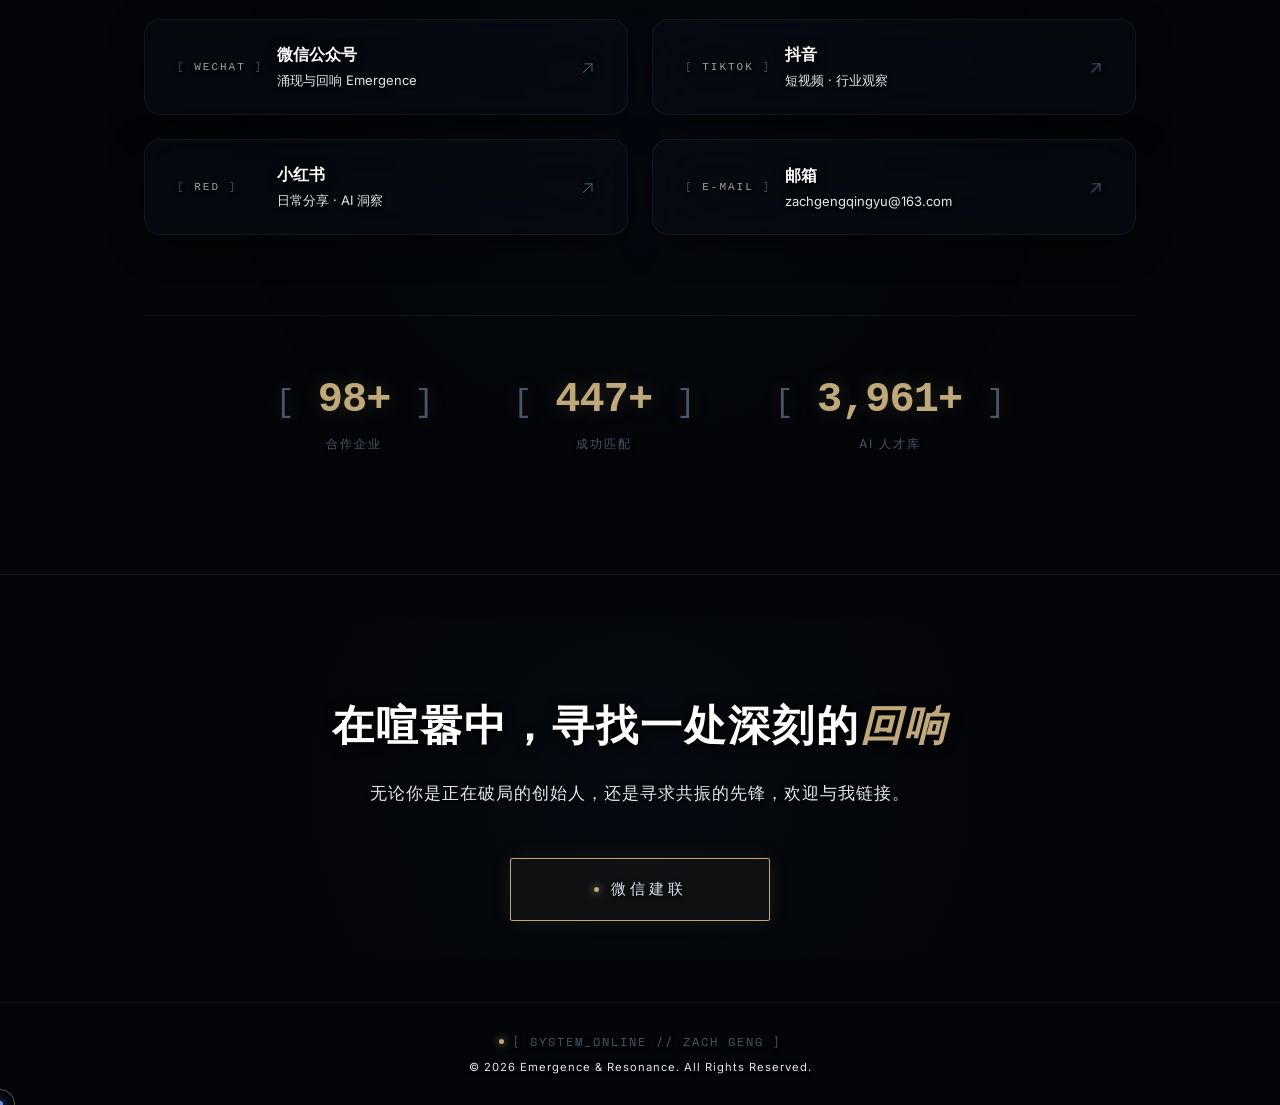
==== commit 5dff34b2: "fix: 右下角搜索面板支持按地点/城市过滤岗位" ====
--- a/index.html
+++ b/index.html
@@ -2621,7 +2621,7 @@
     </div>
     <div class="radar-body">
         <div class="embedded-search">
-            <input type="text" id="radarSearch" placeholder="搜索岗位、技术栈或方向..." oninput="radarFilter()">
+            <input type="text" id="radarSearch" placeholder="搜索岗位、技术栈、城市..." oninput="radarFilter()">
             <button><i class="fas fa-search"></i></button>
         </div>
         <div id="radarResults" class="radar-results"></div>
@@ -2714,7 +2714,7 @@
     var r=document.getElementById('searchResults');
     if(!q.trim()){r.classList.remove('active');return}
     loadJobs().then(function(jobs){
-        var h=jobs.filter(function(j){return j.title.toLowerCase().includes(q)||j.company.toLowerCase().includes(q)||j.cat.includes(q)});
+        var h=jobs.filter(function(j){return j.title.toLowerCase().includes(q)||j.company.toLowerCase().includes(q)||j.cat.includes(q)||j.location.toLowerCase().includes(q)});
         if(!h.length){r.innerHTML='<div class="search-empty">没有找到匹配的岗位 🫡</div>';r.classList.add('active');return}
         r.innerHTML=h.map(function(j){return'<a class="search-result-item" href="jobs.html"><div class="sr-title">'+j.title+'</div><div class="sr-meta">'+j.company+' · '+j.location+'</div></a>'}).join('');
         r.classList.add('active');
@@ -2861,7 +2861,7 @@
 var r=document.getElementById('radarResults');
 if(!q.trim()){r.innerHTML='';return}
 loadJobs().then(function(jobs){
-var h=jobs.filter(function(j){return j.title.toLowerCase().includes(q)||j.company.toLowerCase().includes(q)||j.cat.includes(q)});
+var h=jobs.filter(function(j){return j.title.toLowerCase().includes(q)||j.company.toLowerCase().includes(q)||j.cat.includes(q)||j.location.toLowerCase().includes(q)});
 if(!h.length){r.innerHTML='<div class="sr-empty">没有匹配的岗位</div>';return}
 r.innerHTML=h.map(function(j){return'<a class="sr-item" href="jobs.html"><div class="sr-title">'+j.title+'</div><div class="sr-meta">'+j.company+' · '+j.location+'</div></a>'}).join('');
 });
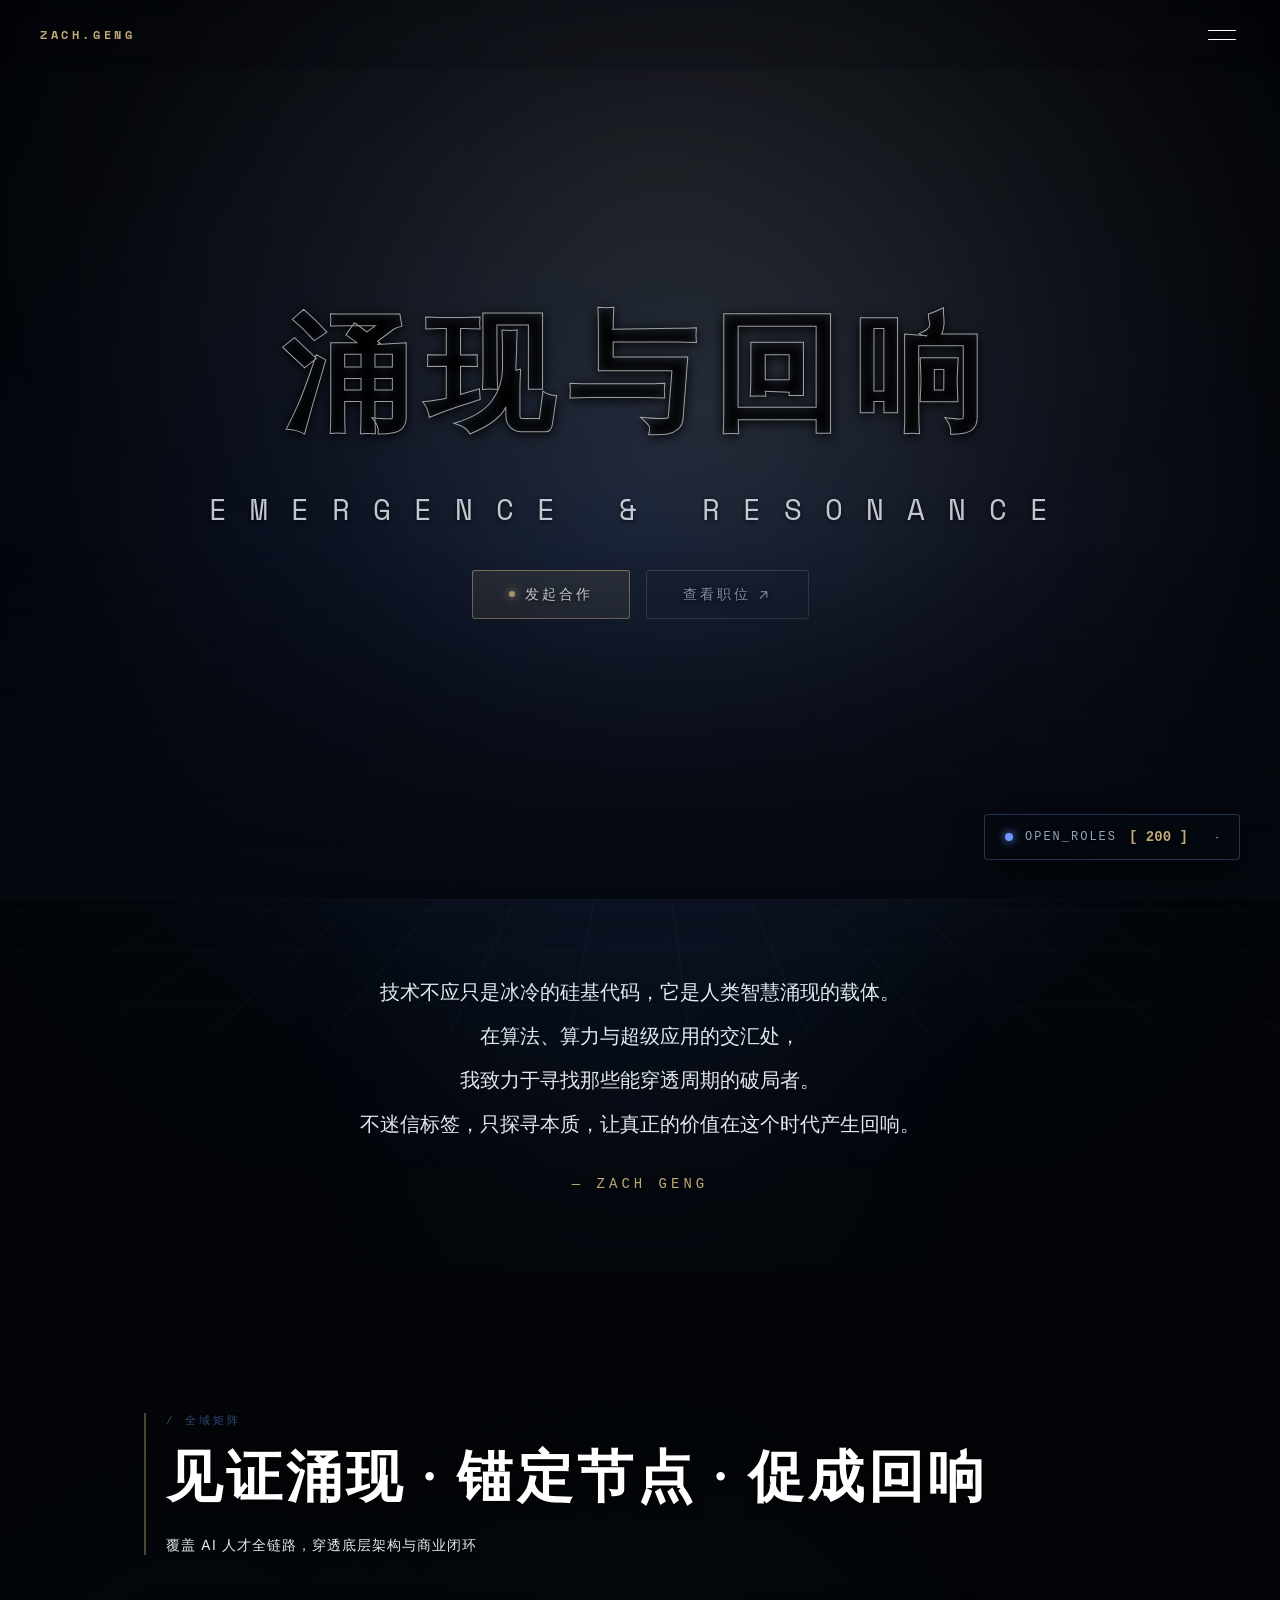
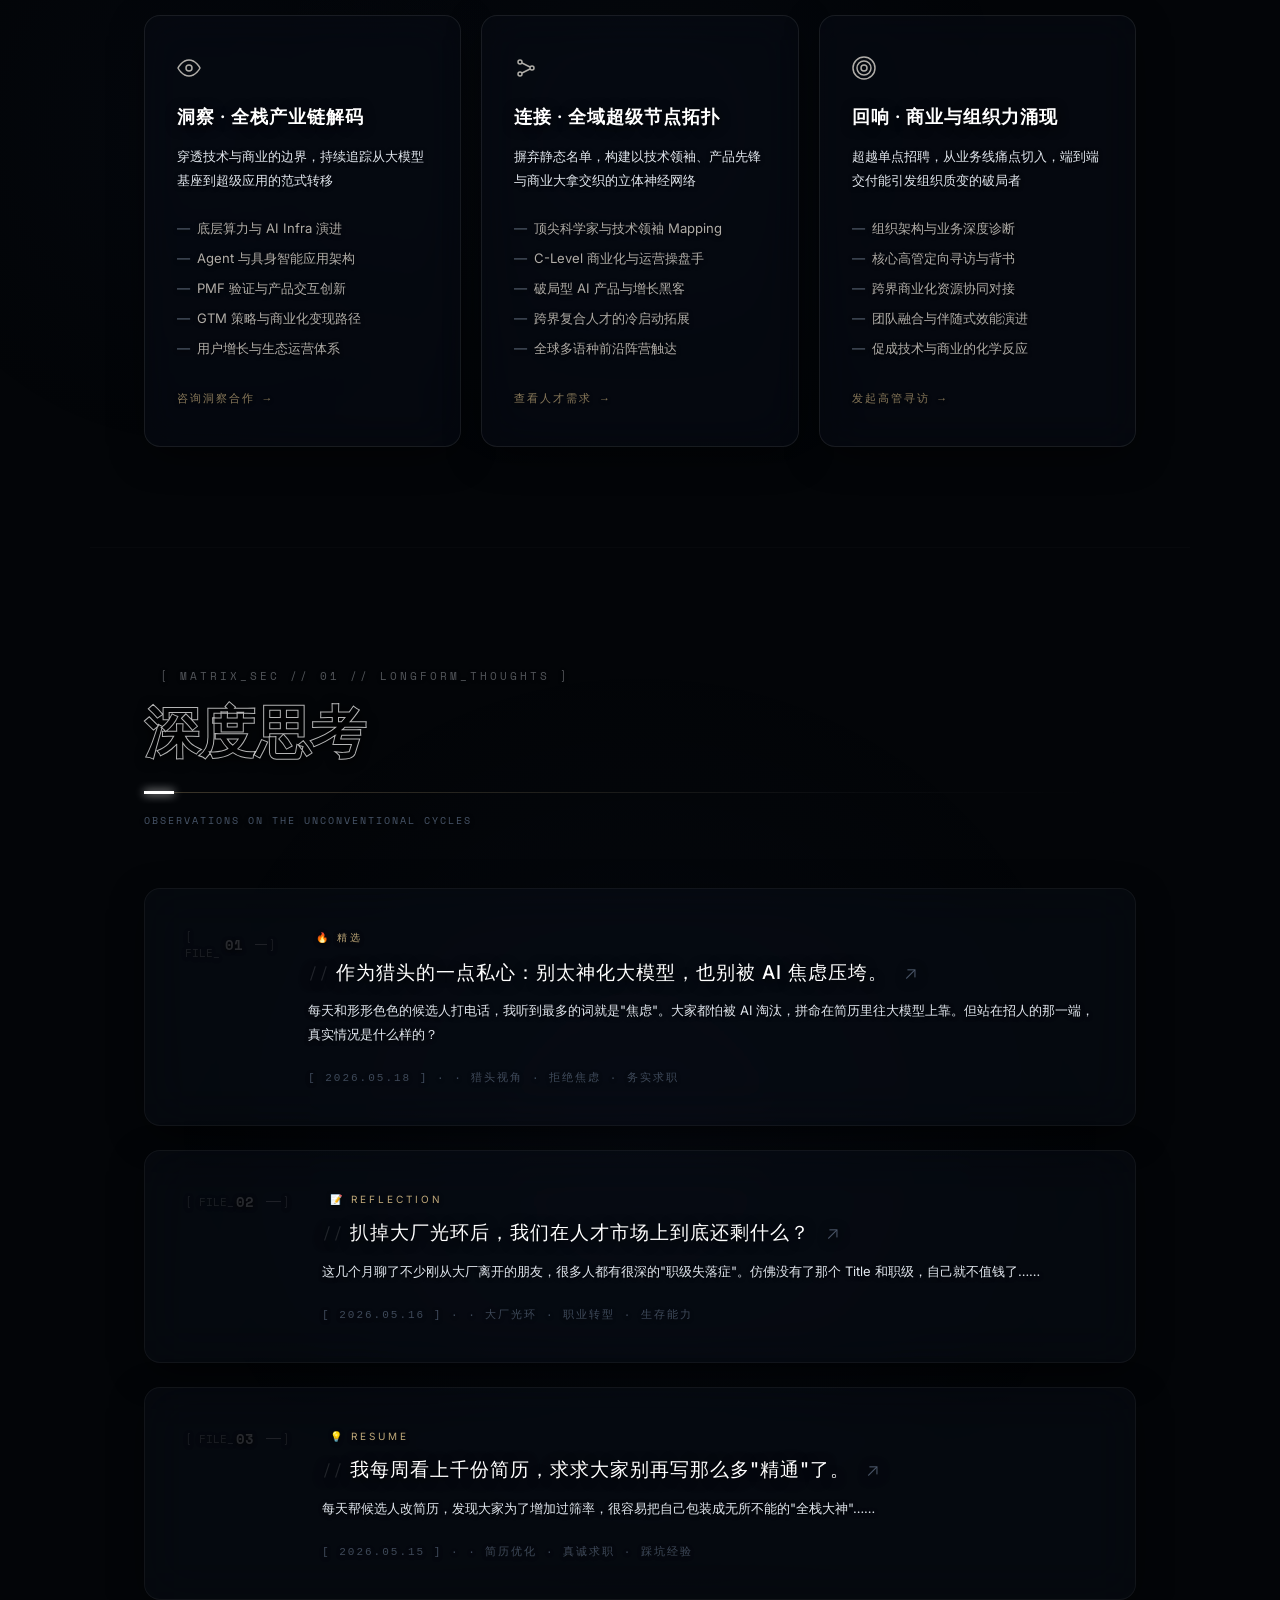
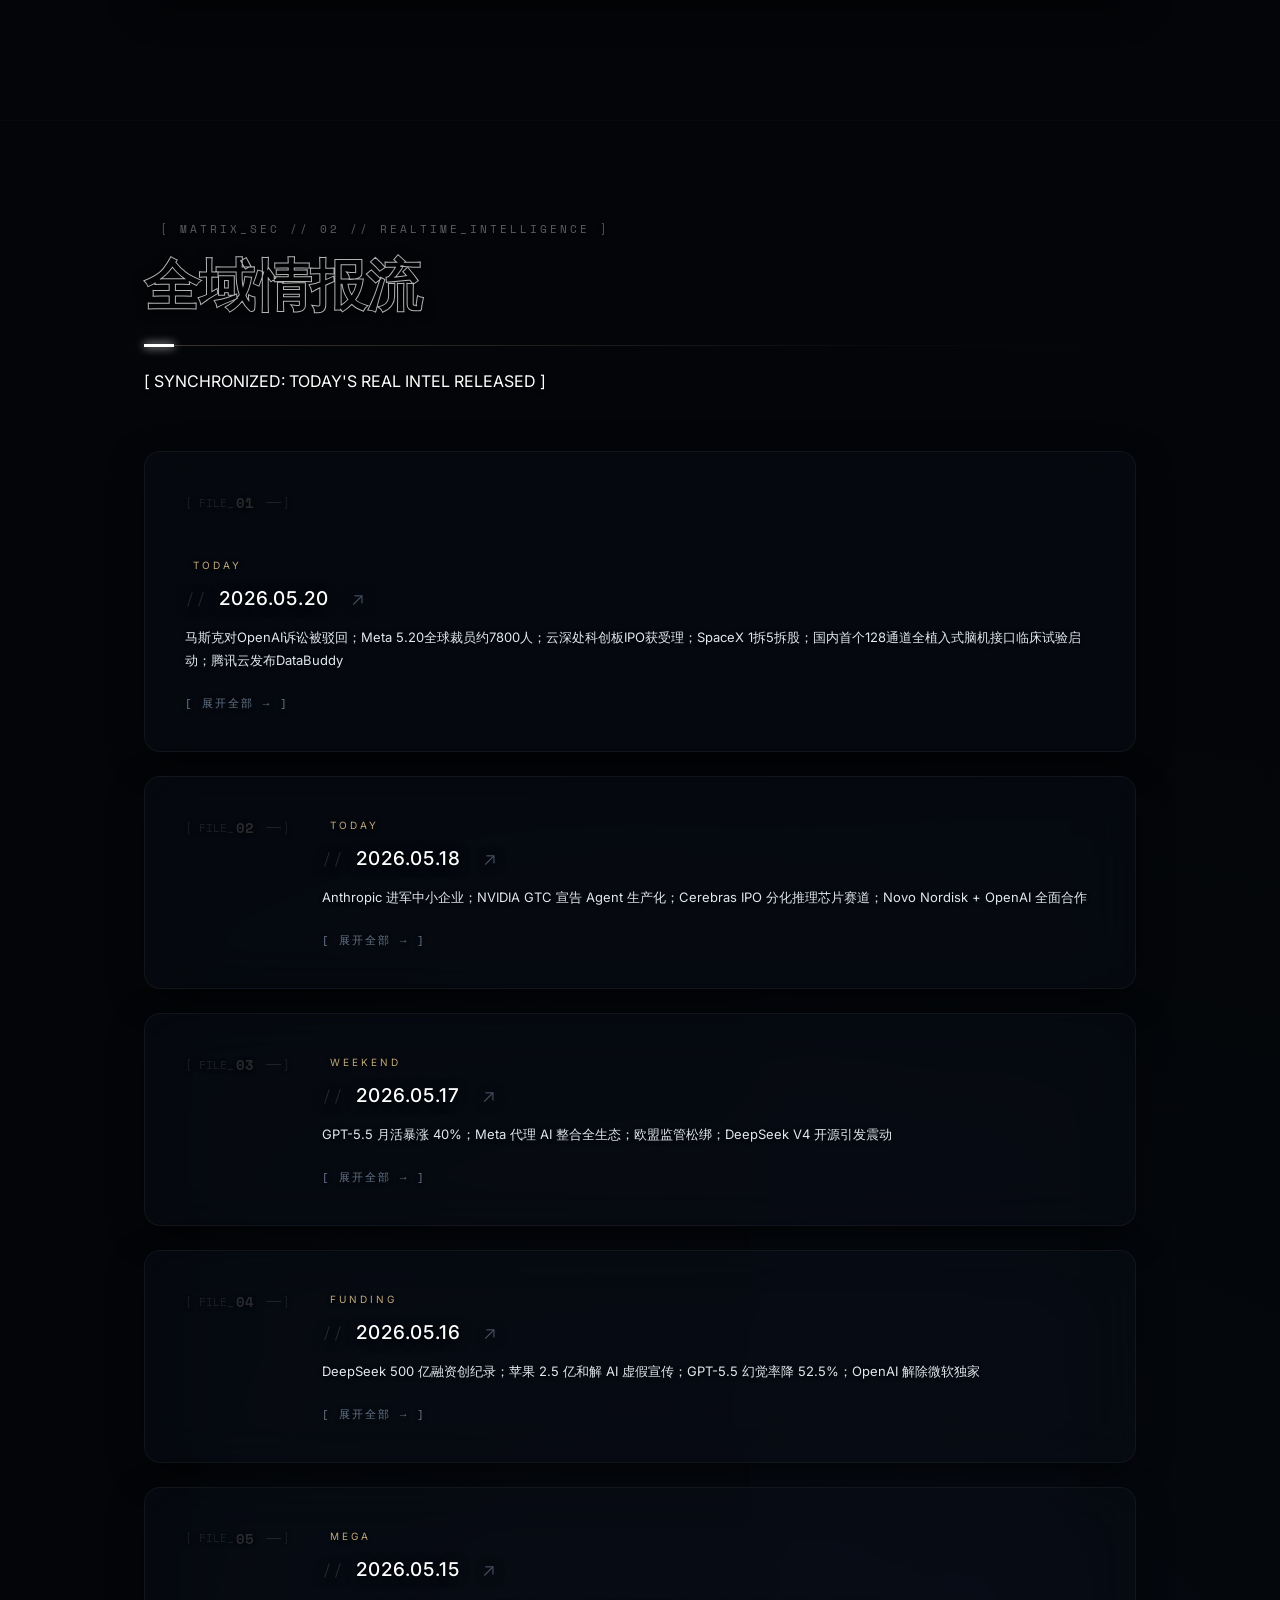
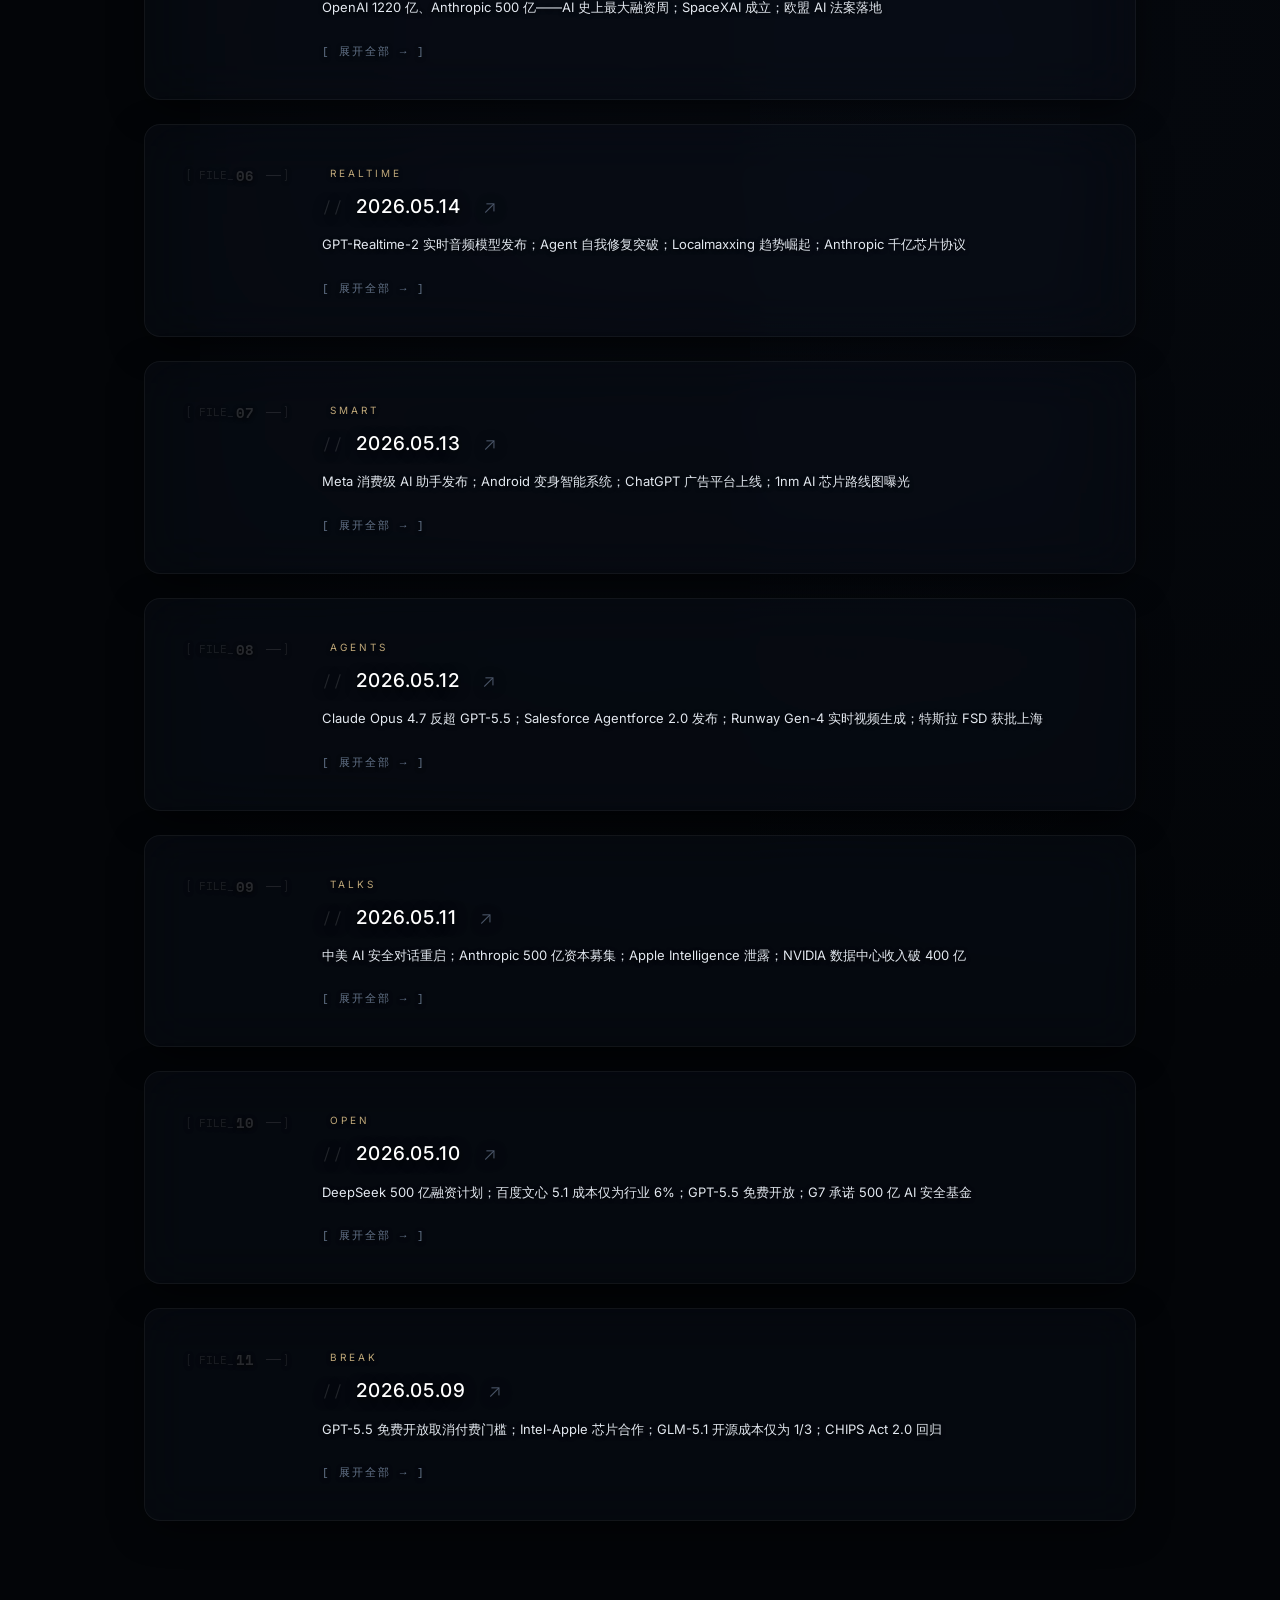
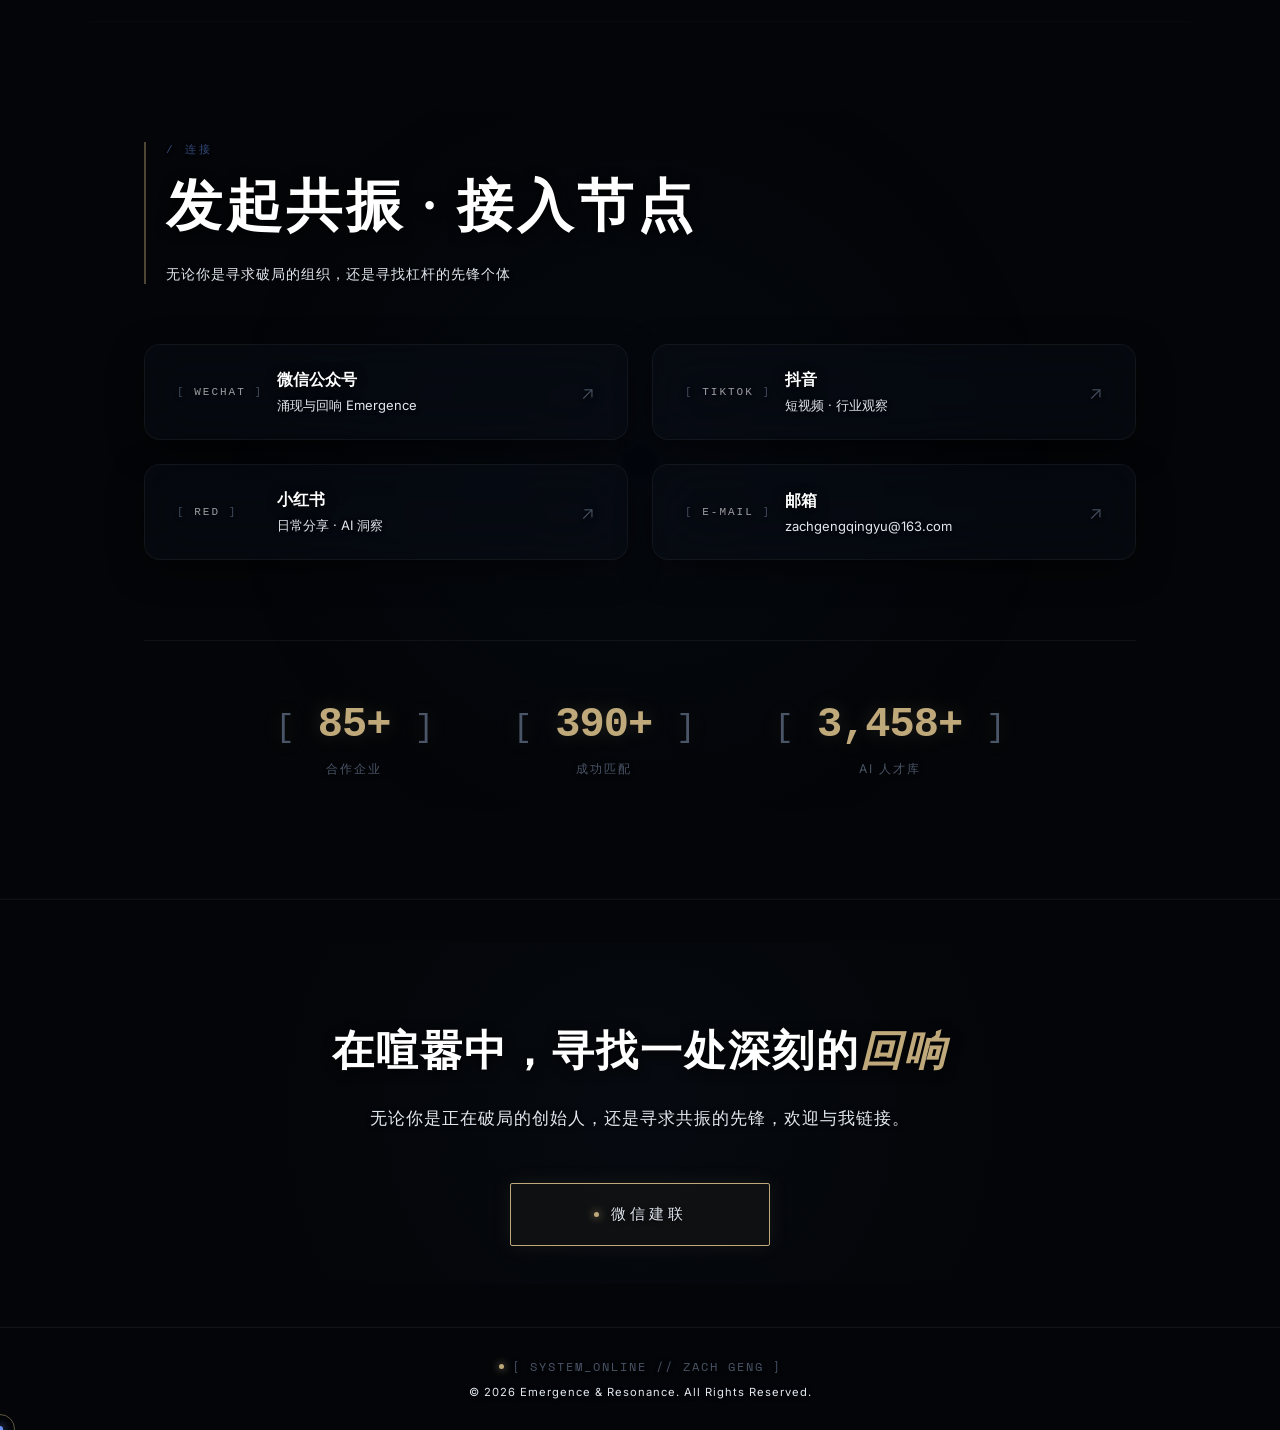
==== commit 766ed8ee: "feat: 全域情报流新增5.20卡片#01 - 马斯克诉OpenAI/Meta裁员/云深处IPO等12条" ====
--- a/index.html
+++ b/index.html
@@ -2215,6 +2215,33 @@
             <div class="intel-content">
                 <div class="intel-tag">TODAY</div>
                 <h3 class="intel-title" >
+                    2026.05.20
+                    <span class="arrow-icon">↗</span>
+                </h3>
+                <p class="intel-desc">马斯克对OpenAI诉讼被驳回；Meta 5.20全球裁员约7800人；云深处科创板IPO获受理；SpaceX 1拆5拆股；国内首个128通道全植入式脑机接口临床试验启动；腾讯云发布DataBuddy</p>
+                <div class="intel-expand">[ 展开全部 → ]</div>
+            </div>
+            <div class="intel-detail">
+                                    <div class="intel-item">马斯克对OpenAI诉讼被联邦法院驳回，法官裁定其未能提供实质性证据支持欺诈指控，马斯克表示将再次上诉</div>
+                    <div class="intel-item">曝Meta将于5月20日启动全球裁员：约7800人受影响，全面转向AI架构重组</div>
+                    <div class="intel-item">"杭州六小龙"之一云深处科技科创板IPO获受理，拟融资25亿元人民币</div>
+                    <div class="intel-item">SpaceX启动1拆5拆股计划，提高股权流动性和员工持股灵活性</div>
+                    <div class="intel-item">国内首次！128通道全植入式脑机接口系统开启临床试验，标志着中国脑机接口技术迈入临床应用阶段</div>
+                    <div class="intel-item">腾讯云正式发布大数据智能体工作台DataBuddy：用户通过自然语言对话，即可完成数据接入、开发、治理、分析全链路任务</div>
+                    <div class="intel-item">青云科技推出企业级Agent生产力平台Agentik，为企业提供集构建、治理、运行、沉淀于一体的智能体全生命周期管理方案</div>
+                    <div class="intel-item">阿里 QoderWork 上线设计工作台：语音描述就能交付专业设计，大幅降低设计门槛</div>
+                    <div class="intel-item">地平线发布并开源HoloMotion-1：4亿参数级机器人小脑大模型，面向人形机器人全身控制</div>
+                    <div class="intel-item">消息称Anthropic将向金融稳定委员会简报AI模型Mythos发现的网络防御漏洞</div>
+                    <div class="intel-item">字节Seedance 2.1即将发布：生成质量预计提升约20%，持续追赶Sora</div>
+                    <div class="intel-item">FSD入华前奏？曝特斯拉国内急招智驾测试员，覆盖9大城市</div>
+            </div>
+        </div>
+
+<div class="intel-card" onclick="toggleIntel(this)">
+            <div class="card-num-index">02<span class="index-line"></span></div>
+            <div class="intel-content">
+                <div class="intel-tag">TODAY</div>
+                <h3 class="intel-title" >
                     2026.05.18
                     <span class="arrow-icon">↗</span>
                 </h3>
@@ -2241,7 +2268,7 @@
         </div>
 
 <div class="intel-card" onclick="toggleIntel(this)">
-            <div class="card-num-index">02<span class="index-line"></span></div>
+            <div class="card-num-index">03<span class="index-line"></span></div>
             <div class="intel-content">
                 <div class="intel-tag">WEEKEND</div>
                 <h3 class="intel-title" >
@@ -2271,7 +2298,7 @@
         </div>
 
 <div class="intel-card" onclick="toggleIntel(this)">
-            <div class="card-num-index">03<span class="index-line"></span></div>
+            <div class="card-num-index">04<span class="index-line"></span></div>
             <div class="intel-content">
                 <div class="intel-tag">FUNDING</div>
                 <h3 class="intel-title" >
@@ -2301,7 +2328,7 @@
         </div>
 
 <div class="intel-card" onclick="toggleIntel(this)">
-            <div class="card-num-index">04<span class="index-line"></span></div>
+            <div class="card-num-index">05<span class="index-line"></span></div>
             <div class="intel-content">
                 <div class="intel-tag">MEGA</div>
                 <h3 class="intel-title" >
@@ -2331,7 +2358,7 @@
         </div>
 
 <div class="intel-card" onclick="toggleIntel(this)">
-            <div class="card-num-index">05<span class="index-line"></span></div>
+            <div class="card-num-index">06<span class="index-line"></span></div>
             <div class="intel-content">
                 <div class="intel-tag">REALTIME</div>
                 <h3 class="intel-title" >
@@ -2361,7 +2388,7 @@
         </div>
 
 <div class="intel-card" onclick="toggleIntel(this)">
-            <div class="card-num-index">06<span class="index-line"></span></div>
+            <div class="card-num-index">07<span class="index-line"></span></div>
             <div class="intel-content">
                 <div class="intel-tag">SMART</div>
                 <h3 class="intel-title" >
@@ -2391,7 +2418,7 @@
         </div>
 
 <div class="intel-card" onclick="toggleIntel(this)">
-            <div class="card-num-index">07<span class="index-line"></span></div>
+            <div class="card-num-index">08<span class="index-line"></span></div>
             <div class="intel-content">
                 <div class="intel-tag">AGENTS</div>
                 <h3 class="intel-title" >
@@ -2421,7 +2448,7 @@
         </div>
 
 <div class="intel-card" onclick="toggleIntel(this)">
-            <div class="card-num-index">08<span class="index-line"></span></div>
+            <div class="card-num-index">09<span class="index-line"></span></div>
             <div class="intel-content">
                 <div class="intel-tag">TALKS</div>
                 <h3 class="intel-title" >
@@ -2451,7 +2478,7 @@
         </div>
 
 <div class="intel-card" onclick="toggleIntel(this)">
-            <div class="card-num-index">09<span class="index-line"></span></div>
+            <div class="card-num-index">10<span class="index-line"></span></div>
             <div class="intel-content">
                 <div class="intel-tag">OPEN</div>
                 <h3 class="intel-title" >
@@ -2481,7 +2508,7 @@
         </div>
 
 <div class="intel-card" onclick="toggleIntel(this)">
-            <div class="card-num-index">10<span class="index-line"></span></div>
+            <div class="card-num-index">11<span class="index-line"></span></div>
             <div class="intel-content">
                 <div class="intel-tag">BREAK</div>
                 <h3 class="intel-title" >
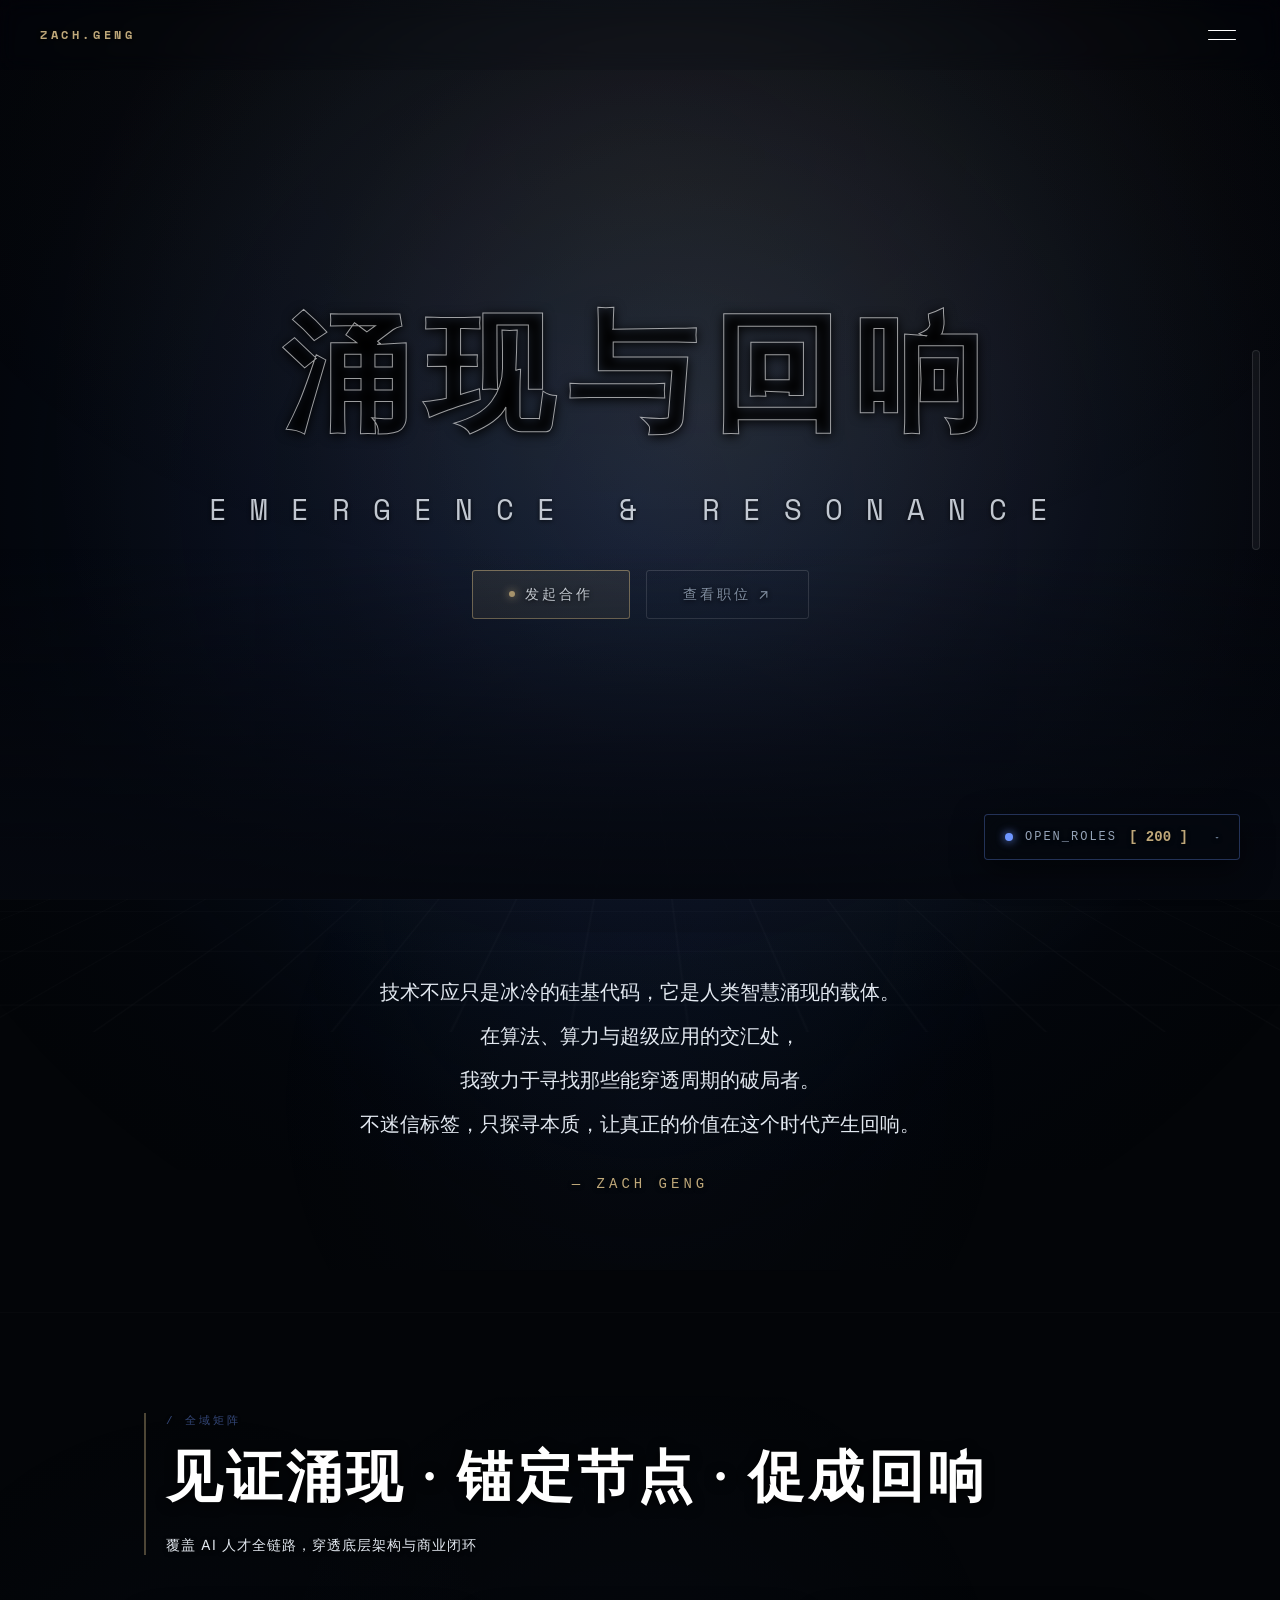
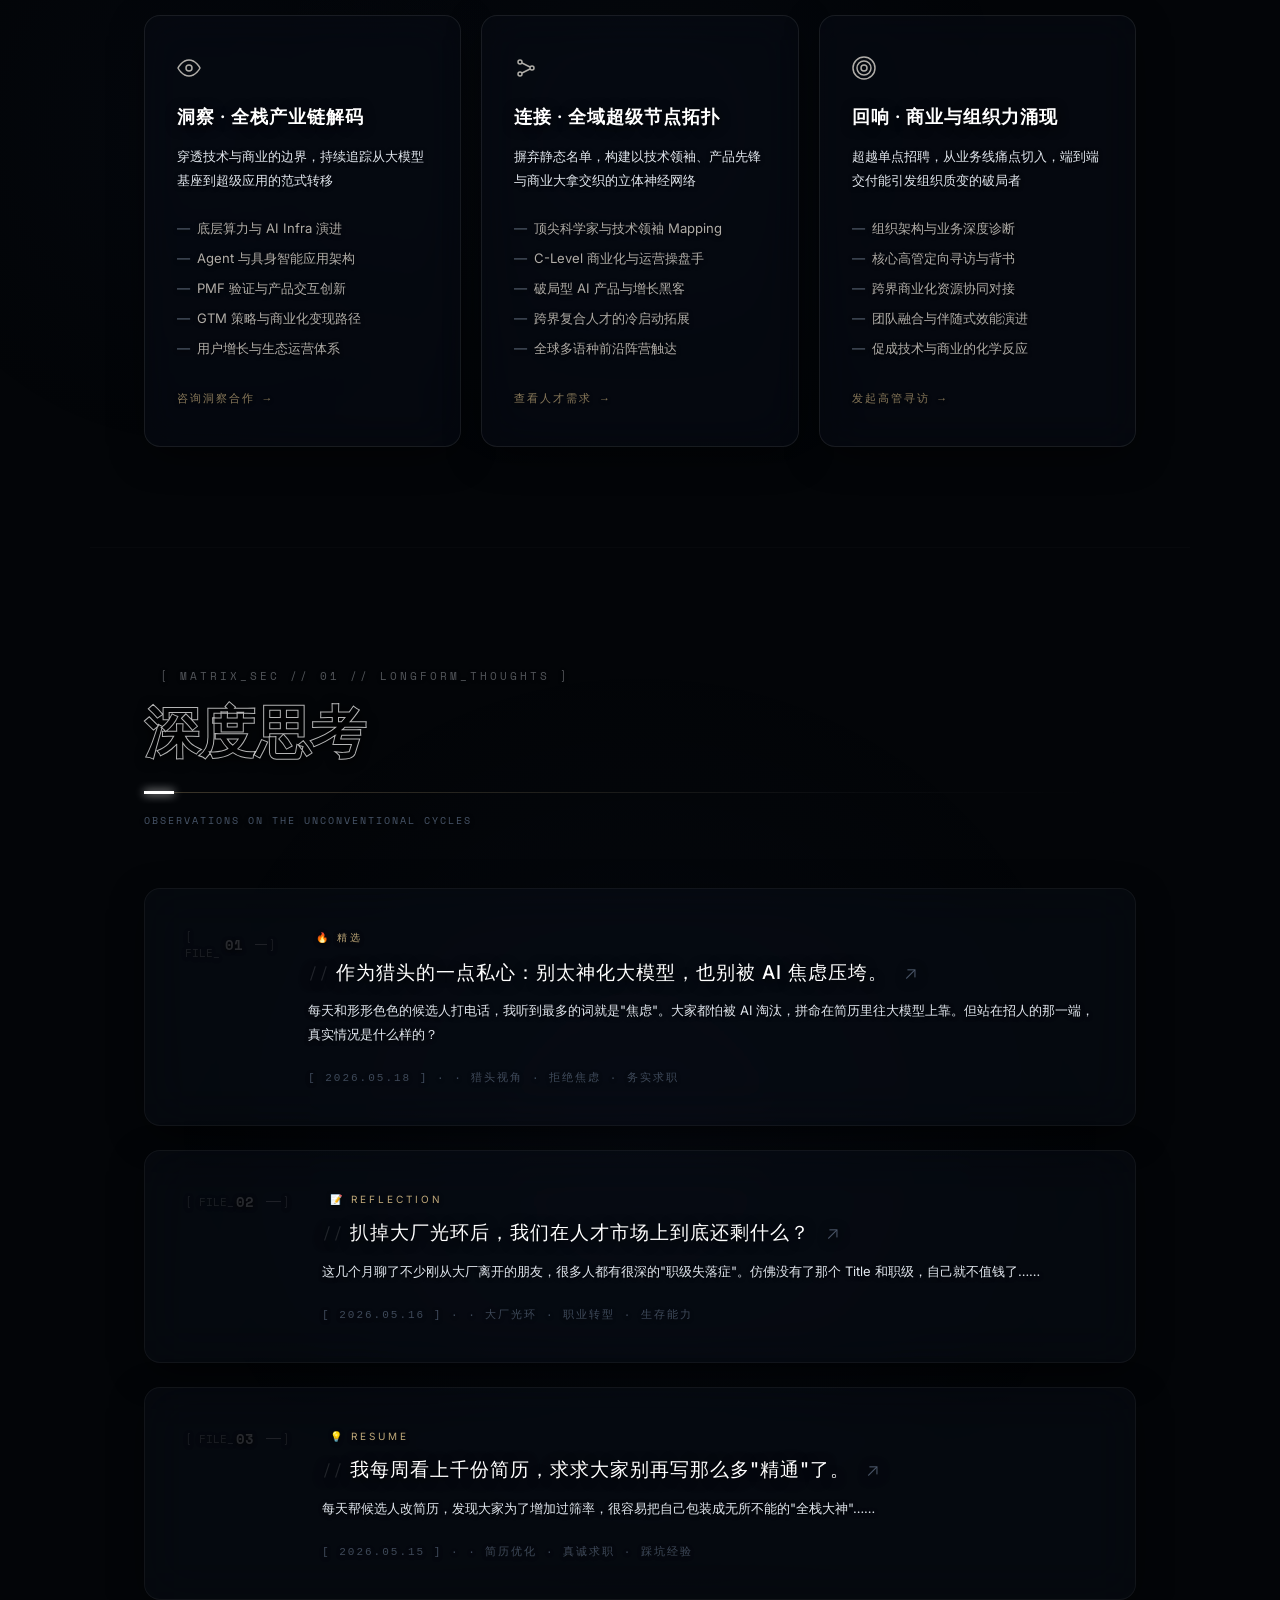
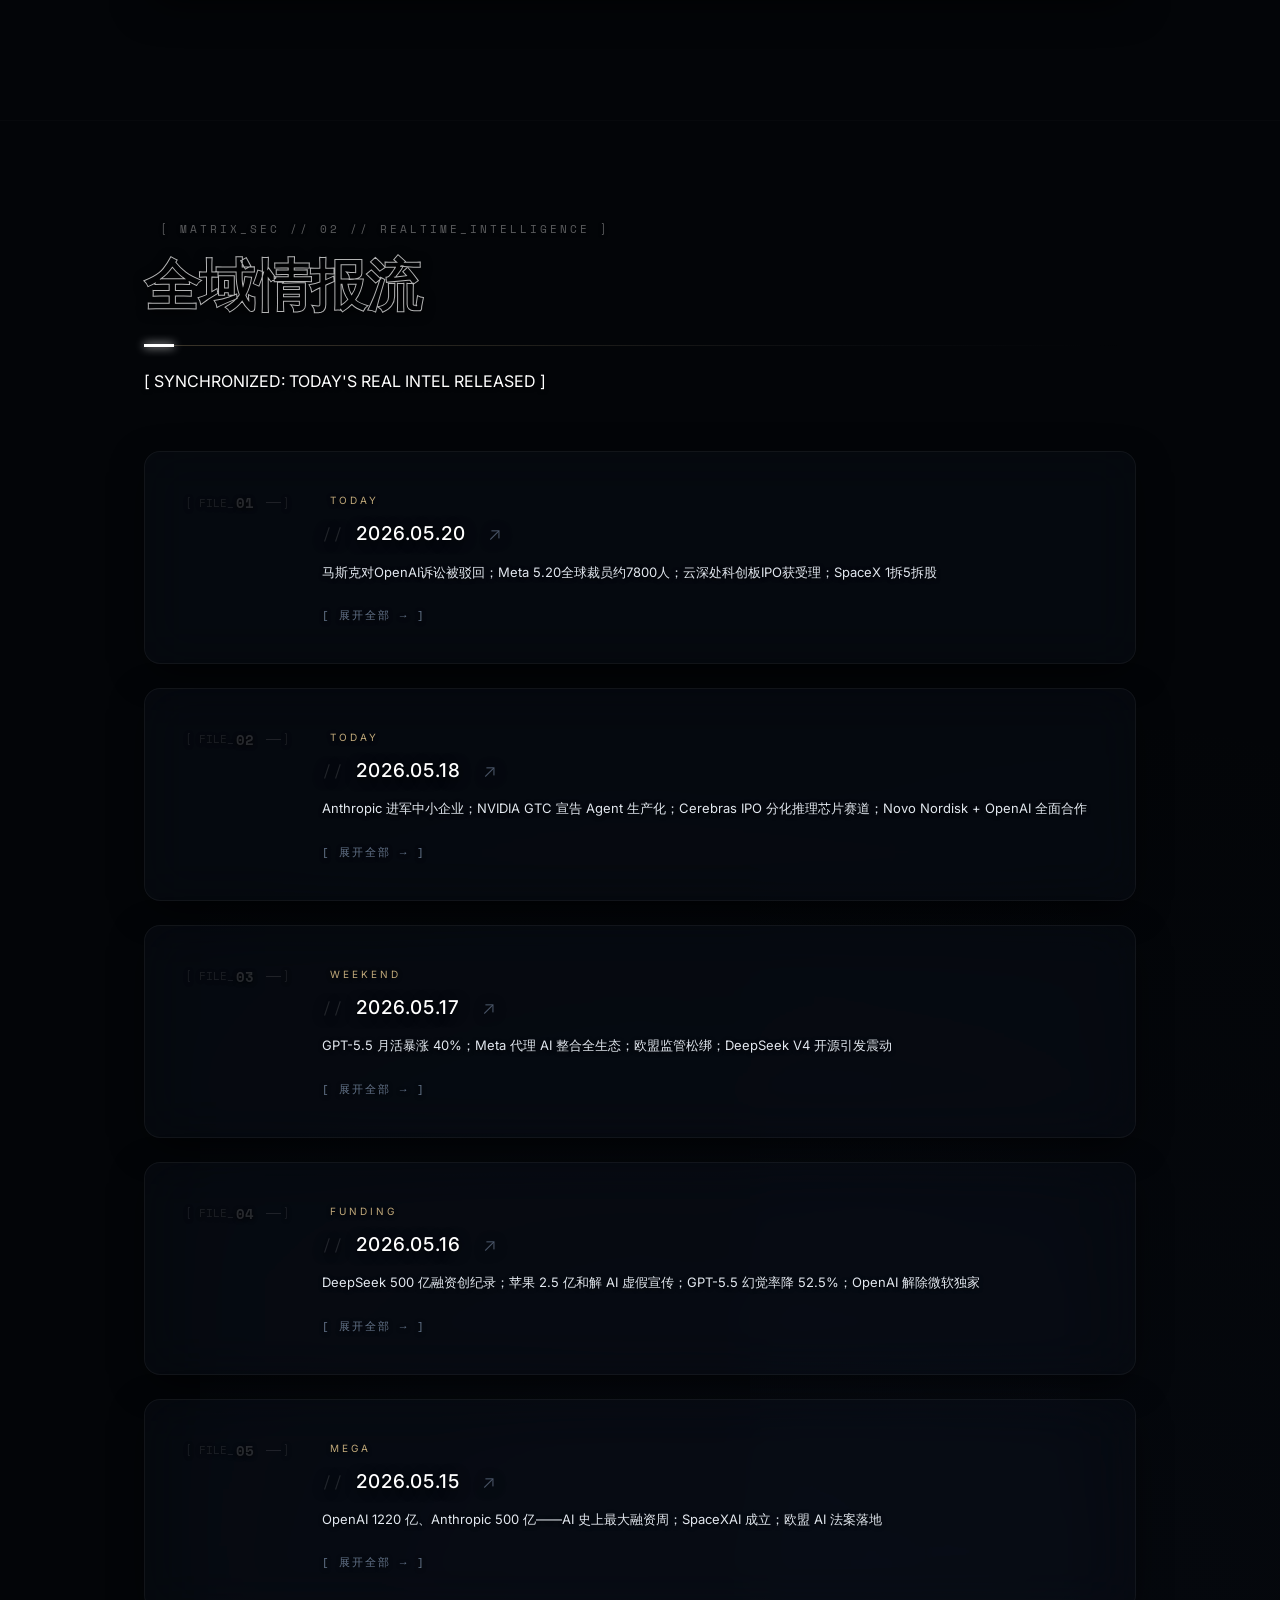
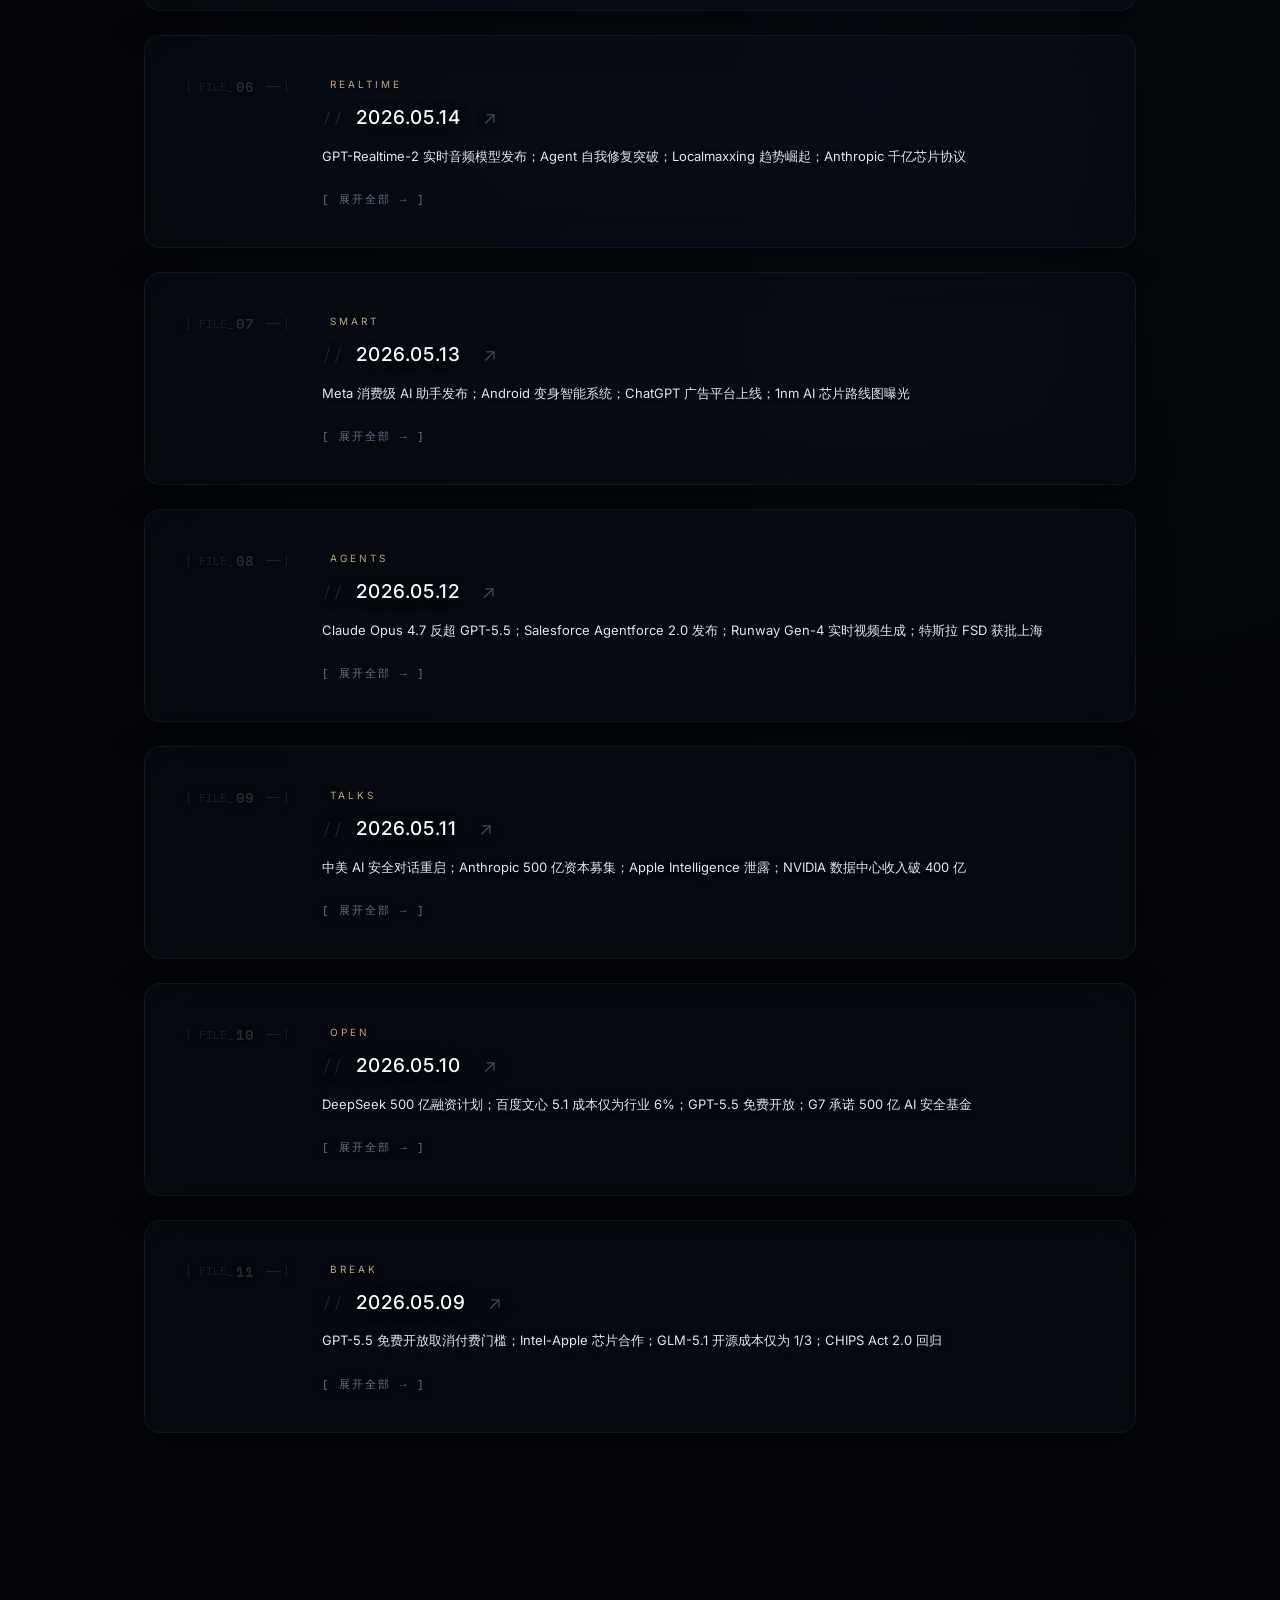
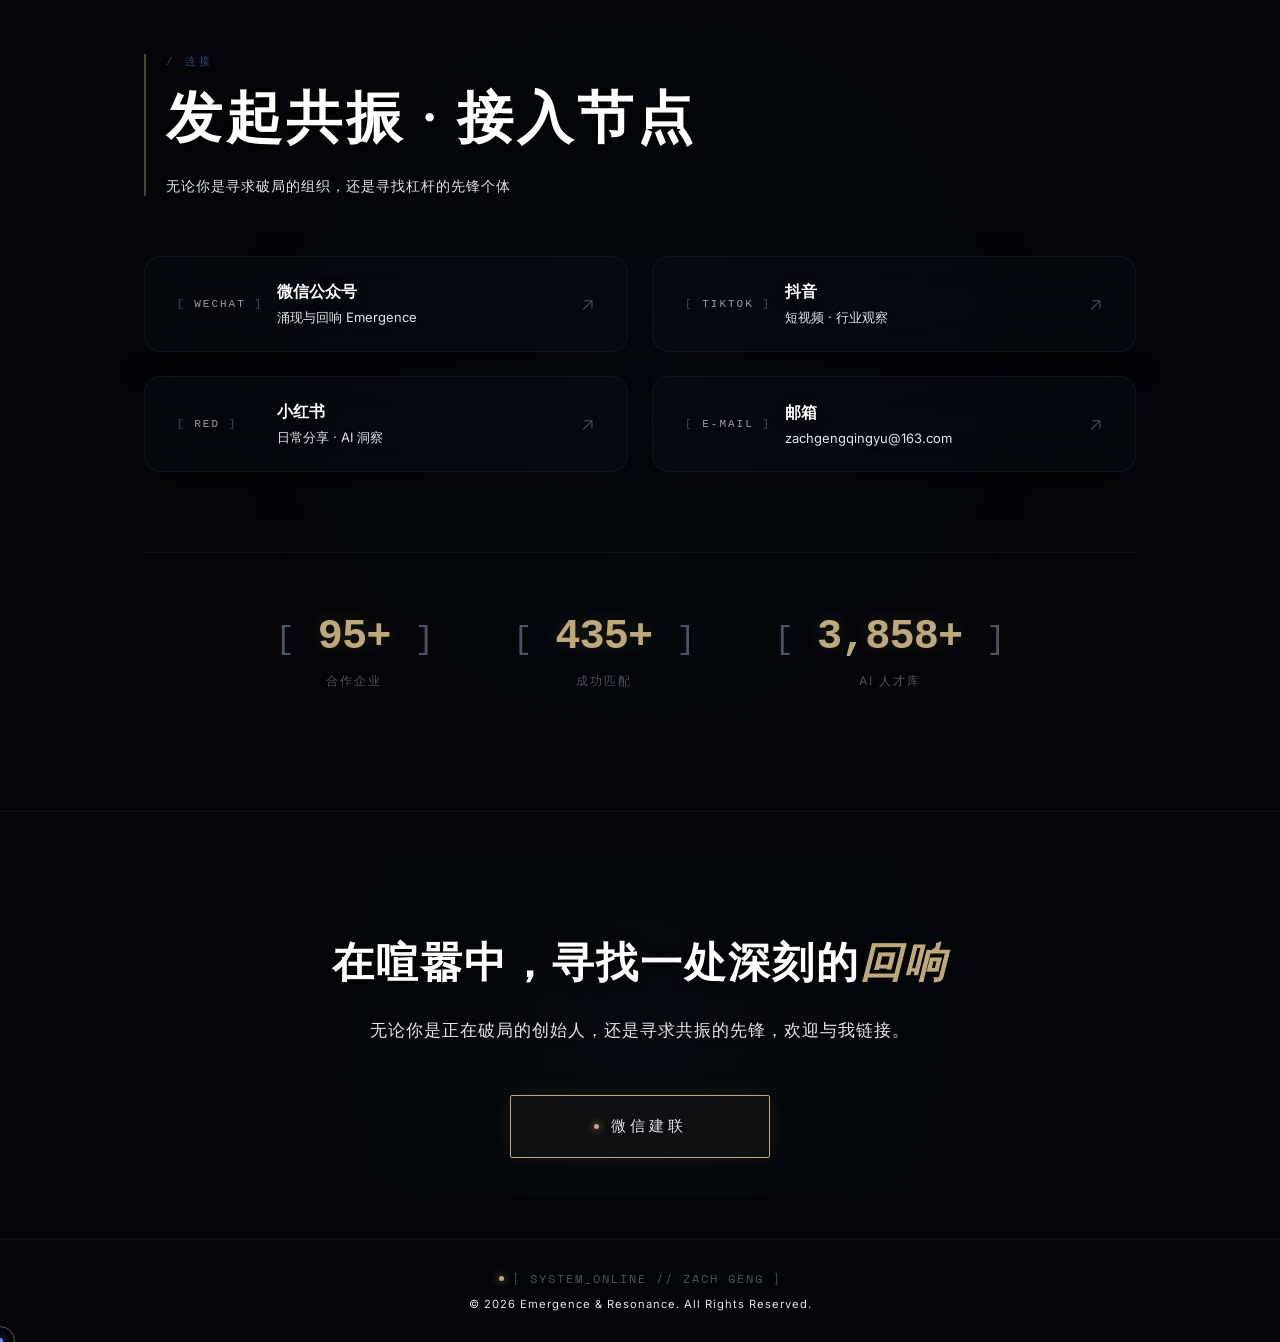
==== commit a7da5f40: "fix: 5.20卡片intel-desc缩短至4条，与其余卡片格式统一" ====
--- a/index.html
+++ b/index.html
@@ -2218,7 +2218,7 @@
                     2026.05.20
                     <span class="arrow-icon">↗</span>
                 </h3>
-                <p class="intel-desc">马斯克对OpenAI诉讼被驳回；Meta 5.20全球裁员约7800人；云深处科创板IPO获受理；SpaceX 1拆5拆股；国内首个128通道全植入式脑机接口临床试验启动；腾讯云发布DataBuddy</p>
+                <p class="intel-desc">马斯克对OpenAI诉讼被驳回；Meta 5.20全球裁员约7800人；云深处科创板IPO获受理；SpaceX 1拆5拆股</p>
                 <div class="intel-expand">[ 展开全部 → ]</div>
             </div>
             <div class="intel-detail">
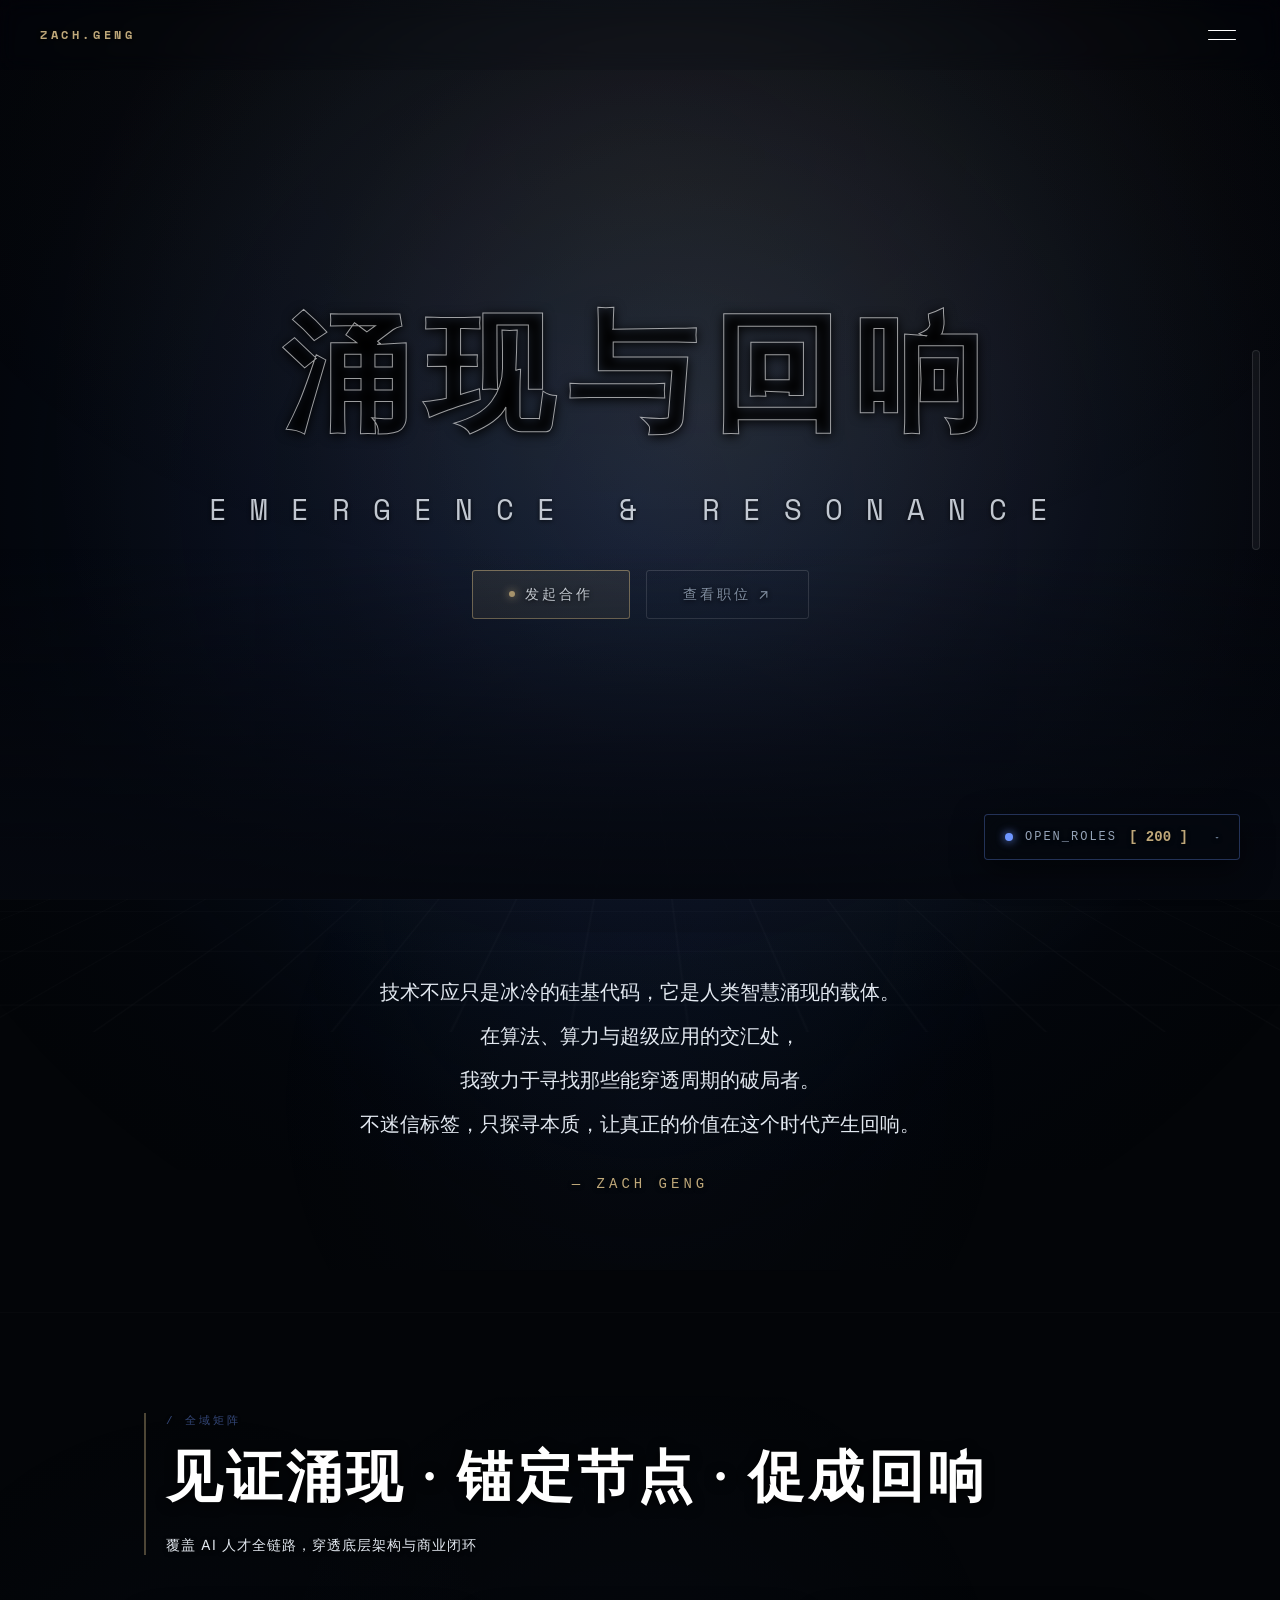
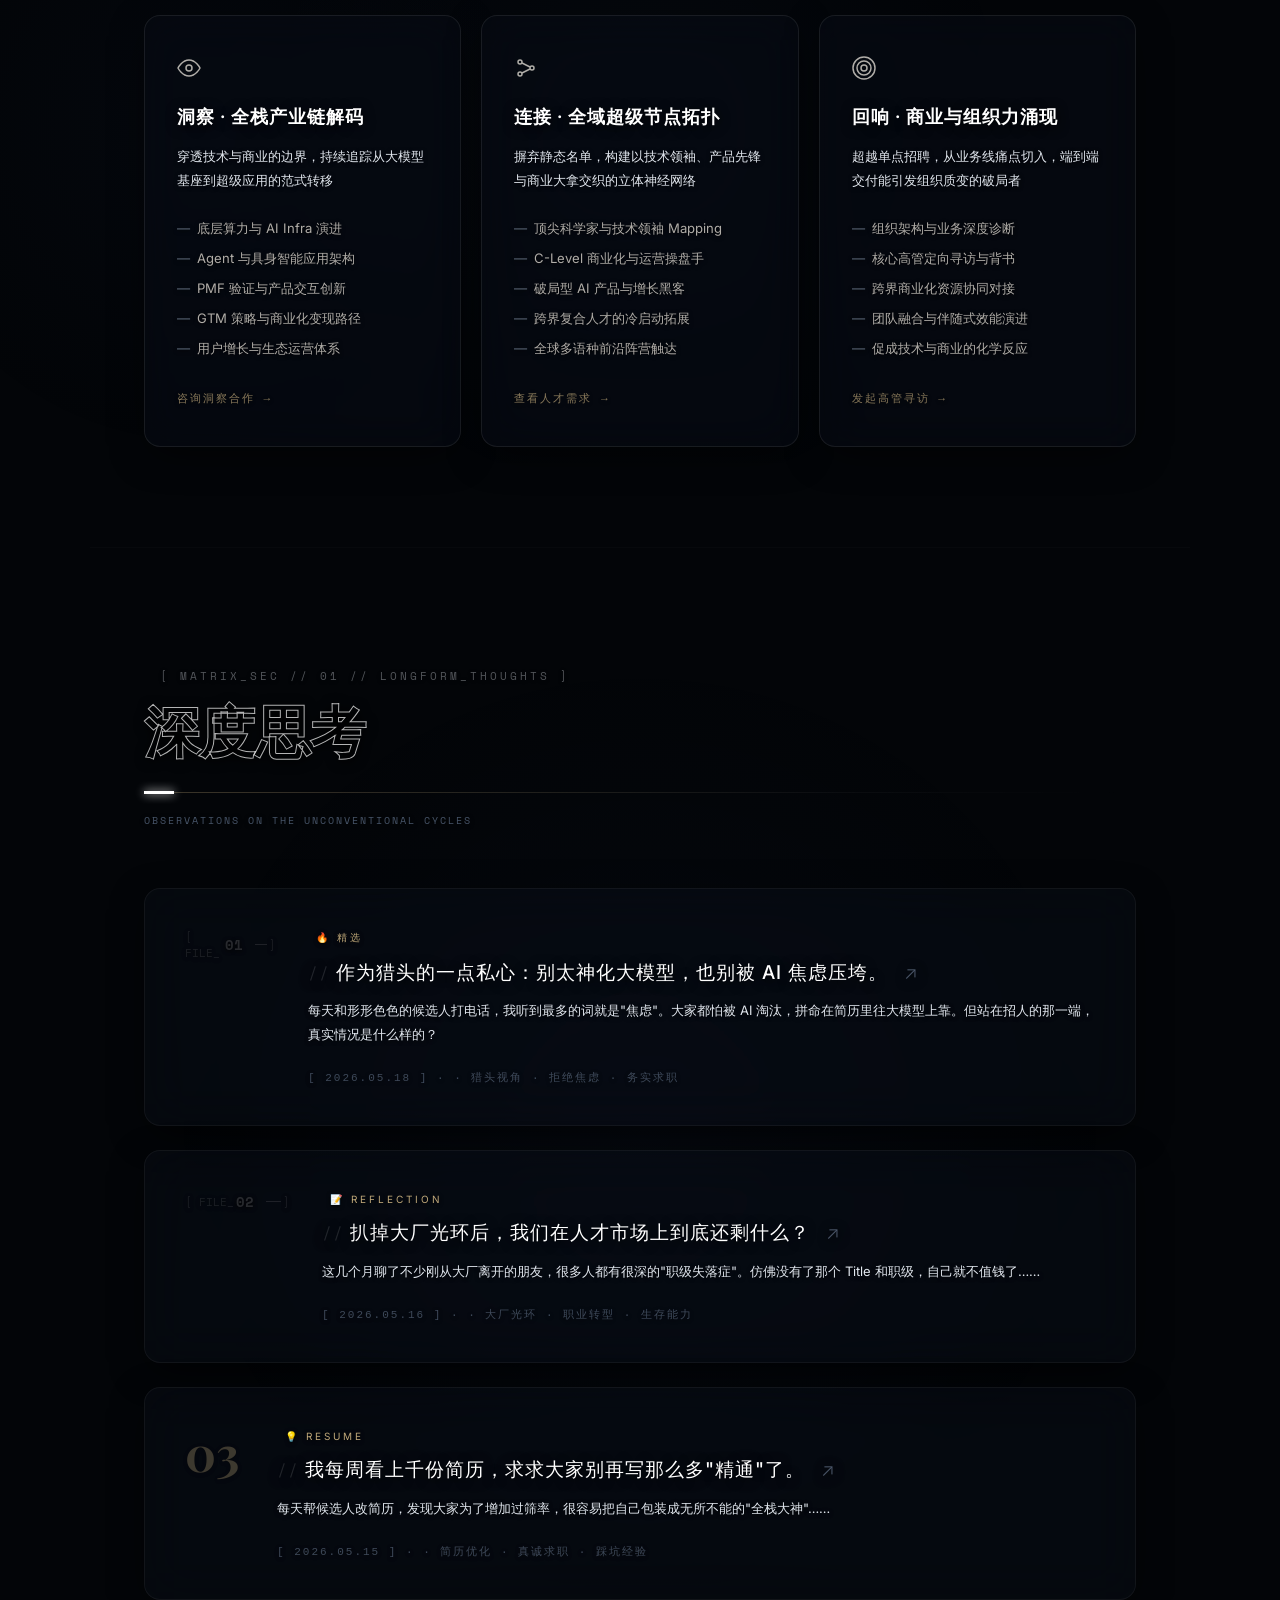
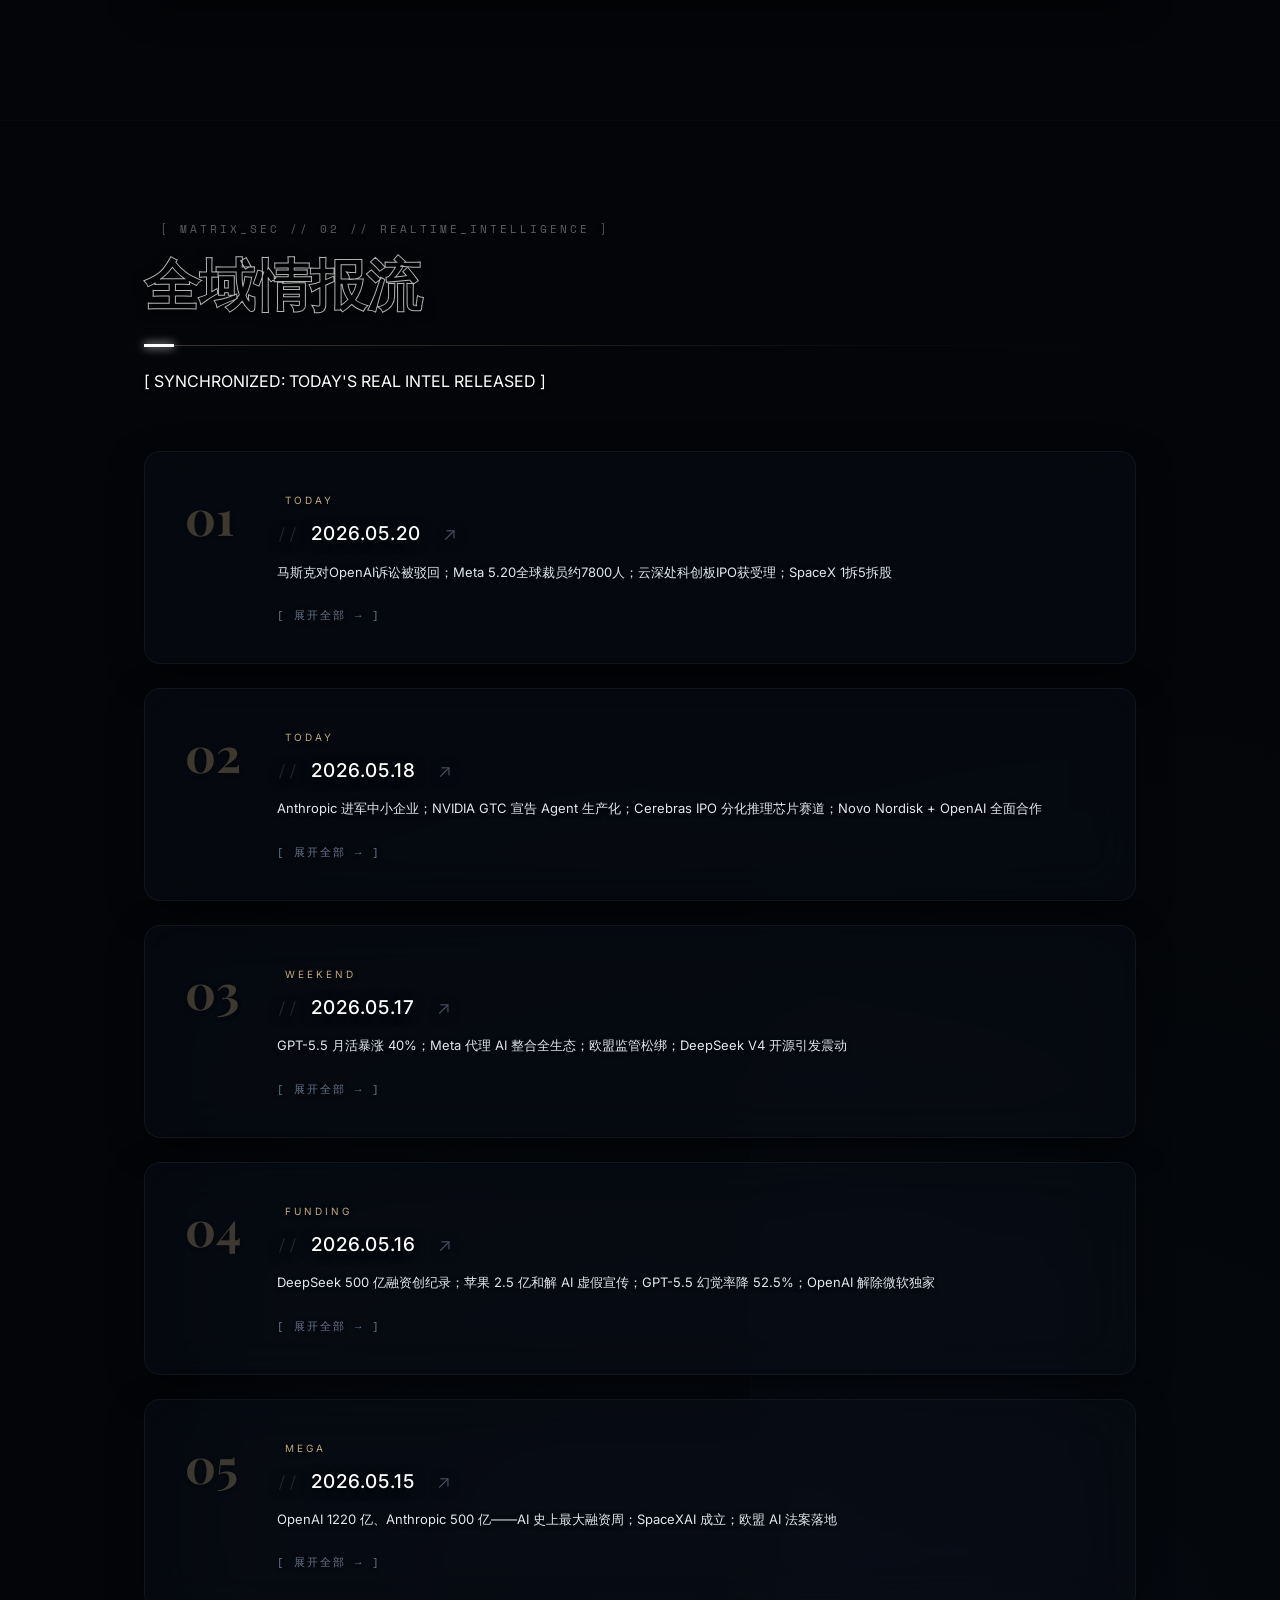
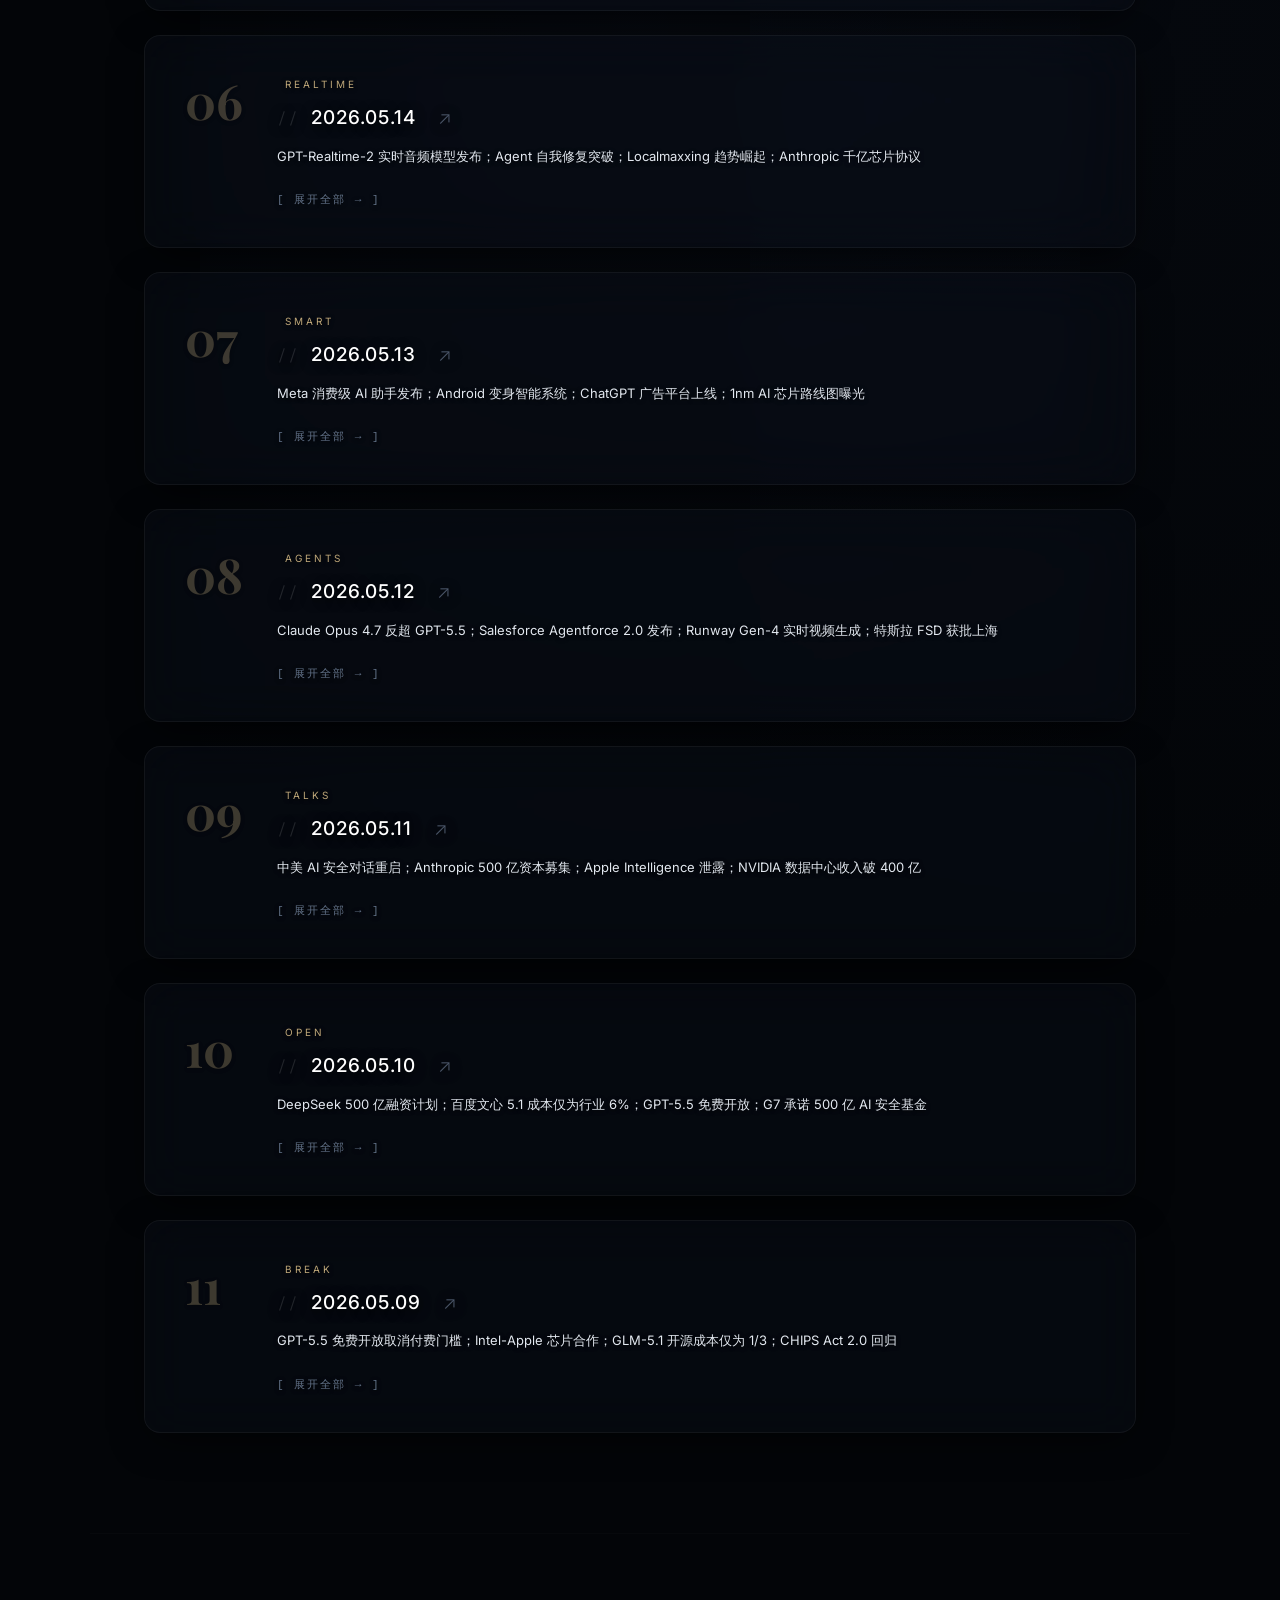
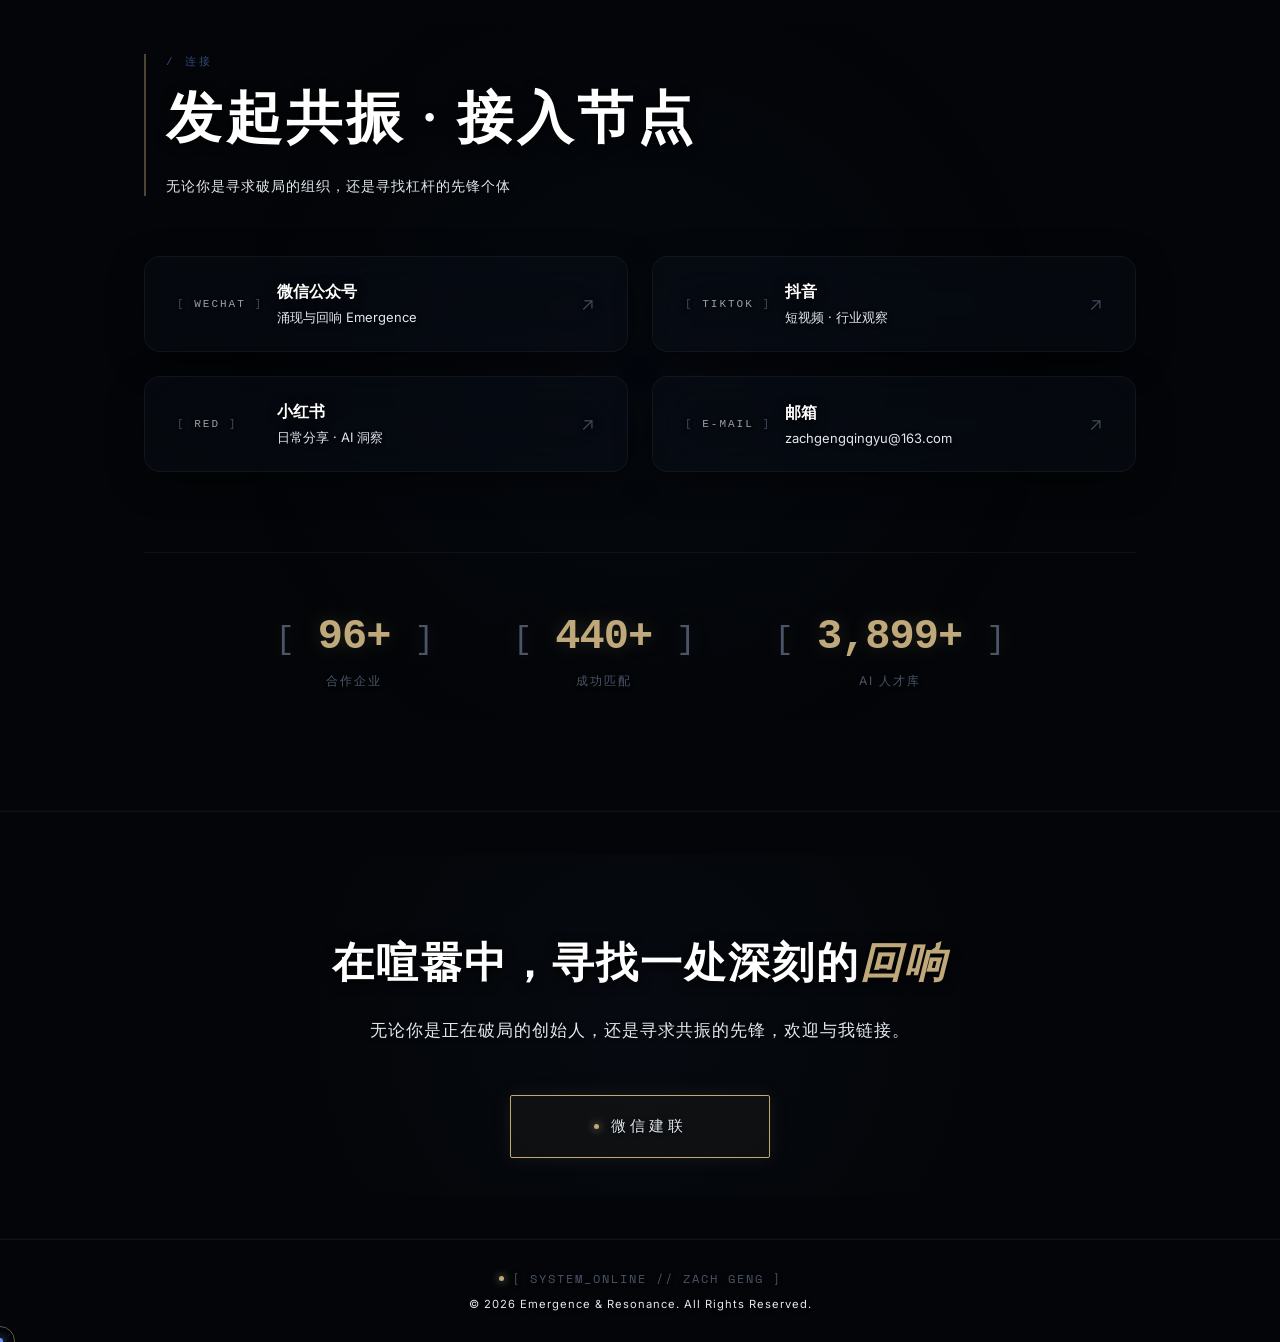
==== commit d717ab8c: "fix: 全域情报流卡片使用intel-num替代card-num-index，统一动效格式" ====
--- a/index.html
+++ b/index.html
@@ -2004,14 +2004,12 @@
 margin-left: 12px;
 transition: all 0.4s cubic-bezier(0.16, 1, 0.3, 1);
 }
-.insight-card:hover .card-num-index,
-.intel-card:hover .card-num-index {
+.intel-card:hover .intel-num {
 color: #bfa87a;
 transform: translateX(6px);
 text-shadow: 0 0 12px rgba(191, 168, 122, 0.4);
 }
-.insight-card:hover .card-num-index .index-line,
-.intel-card:hover .card-num-index .index-line {
+.insight-card:hover .card-num-index .index-line {
 width: 45px;
 background: #bfa87a;
 box-shadow: 0 0 8px rgba(191, 168, 122, 0.6);
@@ -2181,7 +2179,7 @@
                 </div>
             </a>
             <a href="blog.html" class="insight-card">
-                <div class="card-num-index">03<span class="index-line"></span></div>
+                <div class="intel-num">03<span class="index-line"></span></div>
                                 <div class="insight-content">
                     <div class="insight-tag">💡 反思</div>
                     <h3 class="insight-title">
@@ -2211,7 +2209,7 @@
         <div class="intel-list">
 
 <div class="intel-card" onclick="toggleIntel(this)">
-            <div class="card-num-index">01<span class="index-line"></span></div>
+            <div class="intel-num">01</div>
             <div class="intel-content">
                 <div class="intel-tag">TODAY</div>
                 <h3 class="intel-title" >
@@ -2238,7 +2236,7 @@
         </div>
 
 <div class="intel-card" onclick="toggleIntel(this)">
-            <div class="card-num-index">02<span class="index-line"></span></div>
+            <div class="intel-num">02</div>
             <div class="intel-content">
                 <div class="intel-tag">TODAY</div>
                 <h3 class="intel-title" >
@@ -2268,7 +2266,7 @@
         </div>
 
 <div class="intel-card" onclick="toggleIntel(this)">
-            <div class="card-num-index">03<span class="index-line"></span></div>
+            <div class="intel-num">03</div>
             <div class="intel-content">
                 <div class="intel-tag">WEEKEND</div>
                 <h3 class="intel-title" >
@@ -2298,7 +2296,7 @@
         </div>
 
 <div class="intel-card" onclick="toggleIntel(this)">
-            <div class="card-num-index">04<span class="index-line"></span></div>
+            <div class="intel-num">04</div>
             <div class="intel-content">
                 <div class="intel-tag">FUNDING</div>
                 <h3 class="intel-title" >
@@ -2328,7 +2326,7 @@
         </div>
 
 <div class="intel-card" onclick="toggleIntel(this)">
-            <div class="card-num-index">05<span class="index-line"></span></div>
+            <div class="intel-num">05</div>
             <div class="intel-content">
                 <div class="intel-tag">MEGA</div>
                 <h3 class="intel-title" >
@@ -2358,7 +2356,7 @@
         </div>
 
 <div class="intel-card" onclick="toggleIntel(this)">
-            <div class="card-num-index">06<span class="index-line"></span></div>
+            <div class="intel-num">06</div>
             <div class="intel-content">
                 <div class="intel-tag">REALTIME</div>
                 <h3 class="intel-title" >
@@ -2388,7 +2386,7 @@
         </div>
 
 <div class="intel-card" onclick="toggleIntel(this)">
-            <div class="card-num-index">07<span class="index-line"></span></div>
+            <div class="intel-num">07</div>
             <div class="intel-content">
                 <div class="intel-tag">SMART</div>
                 <h3 class="intel-title" >
@@ -2418,7 +2416,7 @@
         </div>
 
 <div class="intel-card" onclick="toggleIntel(this)">
-            <div class="card-num-index">08<span class="index-line"></span></div>
+            <div class="intel-num">08</div>
             <div class="intel-content">
                 <div class="intel-tag">AGENTS</div>
                 <h3 class="intel-title" >
@@ -2448,7 +2446,7 @@
         </div>
 
 <div class="intel-card" onclick="toggleIntel(this)">
-            <div class="card-num-index">09<span class="index-line"></span></div>
+            <div class="intel-num">09</div>
             <div class="intel-content">
                 <div class="intel-tag">TALKS</div>
                 <h3 class="intel-title" >
@@ -2478,7 +2476,7 @@
         </div>
 
 <div class="intel-card" onclick="toggleIntel(this)">
-            <div class="card-num-index">10<span class="index-line"></span></div>
+            <div class="intel-num">10</div>
             <div class="intel-content">
                 <div class="intel-tag">OPEN</div>
                 <h3 class="intel-title" >
@@ -2508,7 +2506,7 @@
         </div>
 
 <div class="intel-card" onclick="toggleIntel(this)">
-            <div class="card-num-index">11<span class="index-line"></span></div>
+            <div class="intel-num">11</div>
             <div class="intel-content">
                 <div class="intel-tag">BREAK</div>
                 <h3 class="intel-title" >
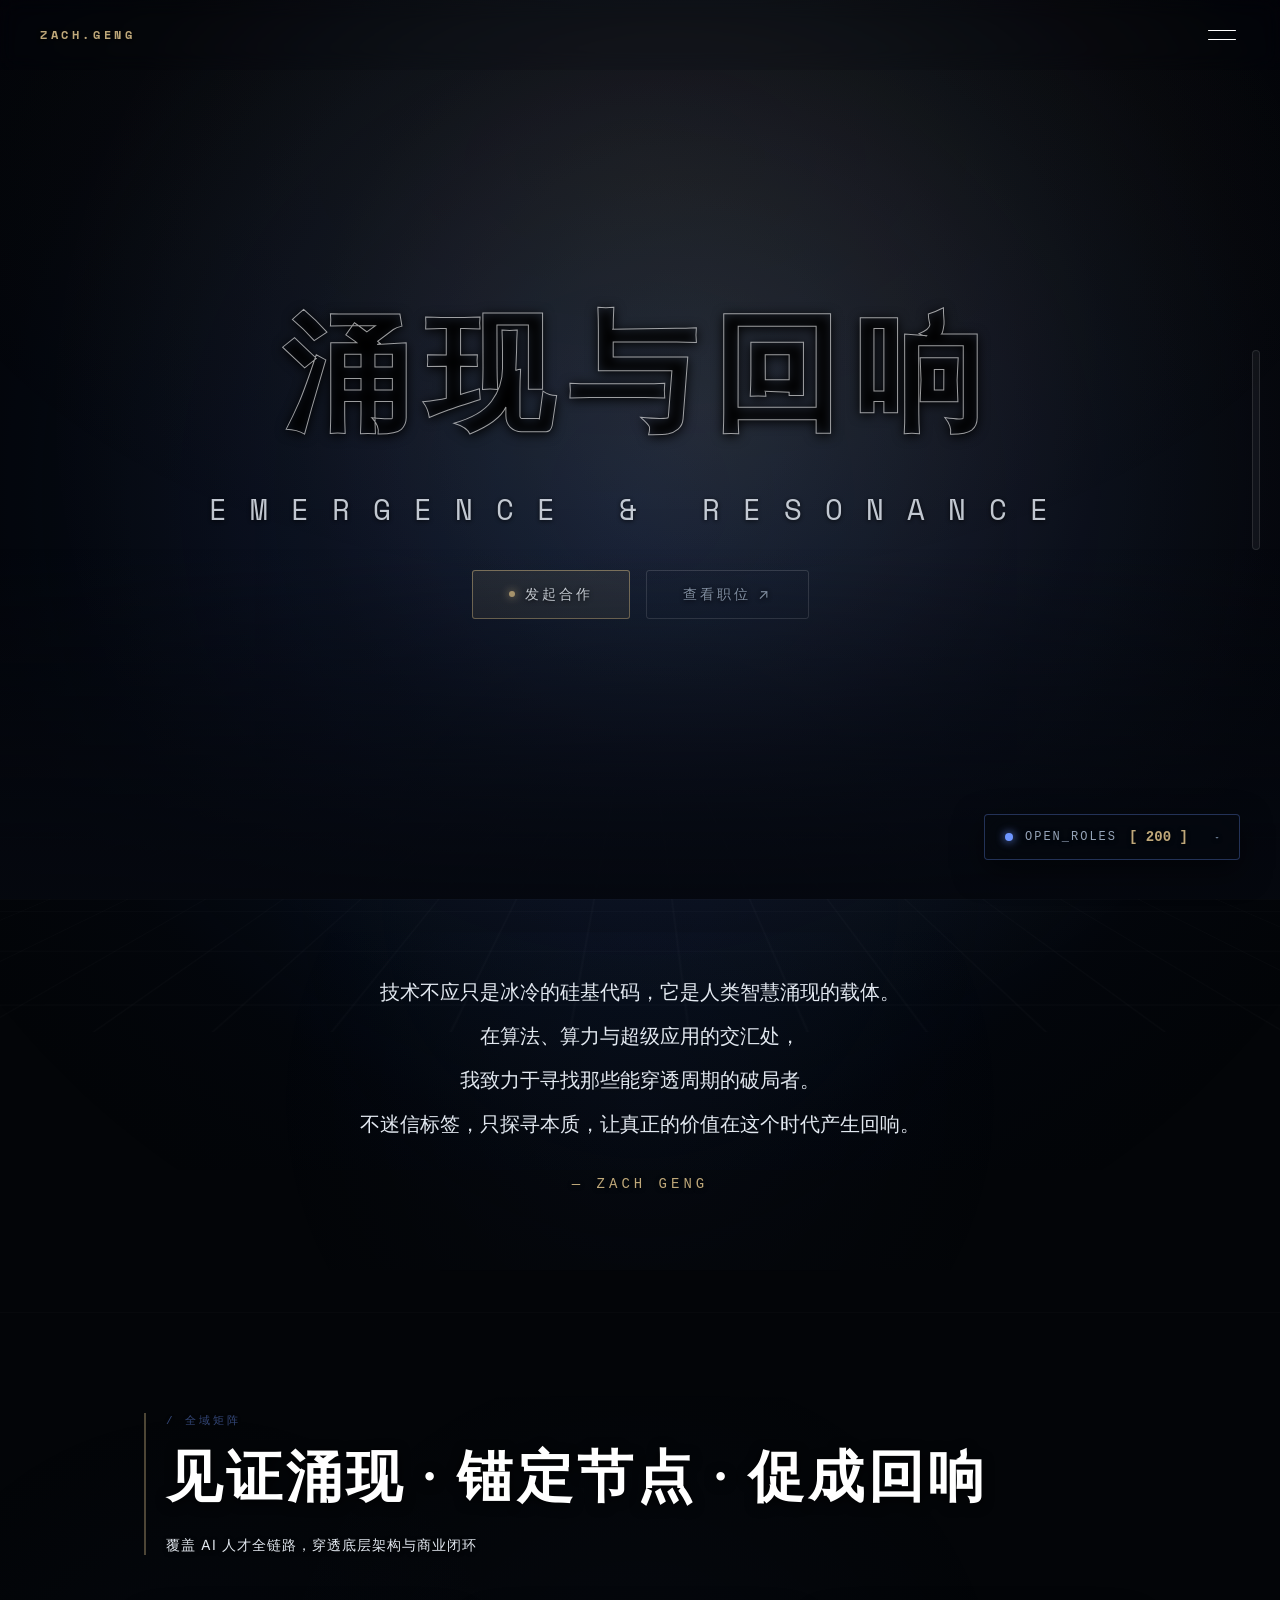
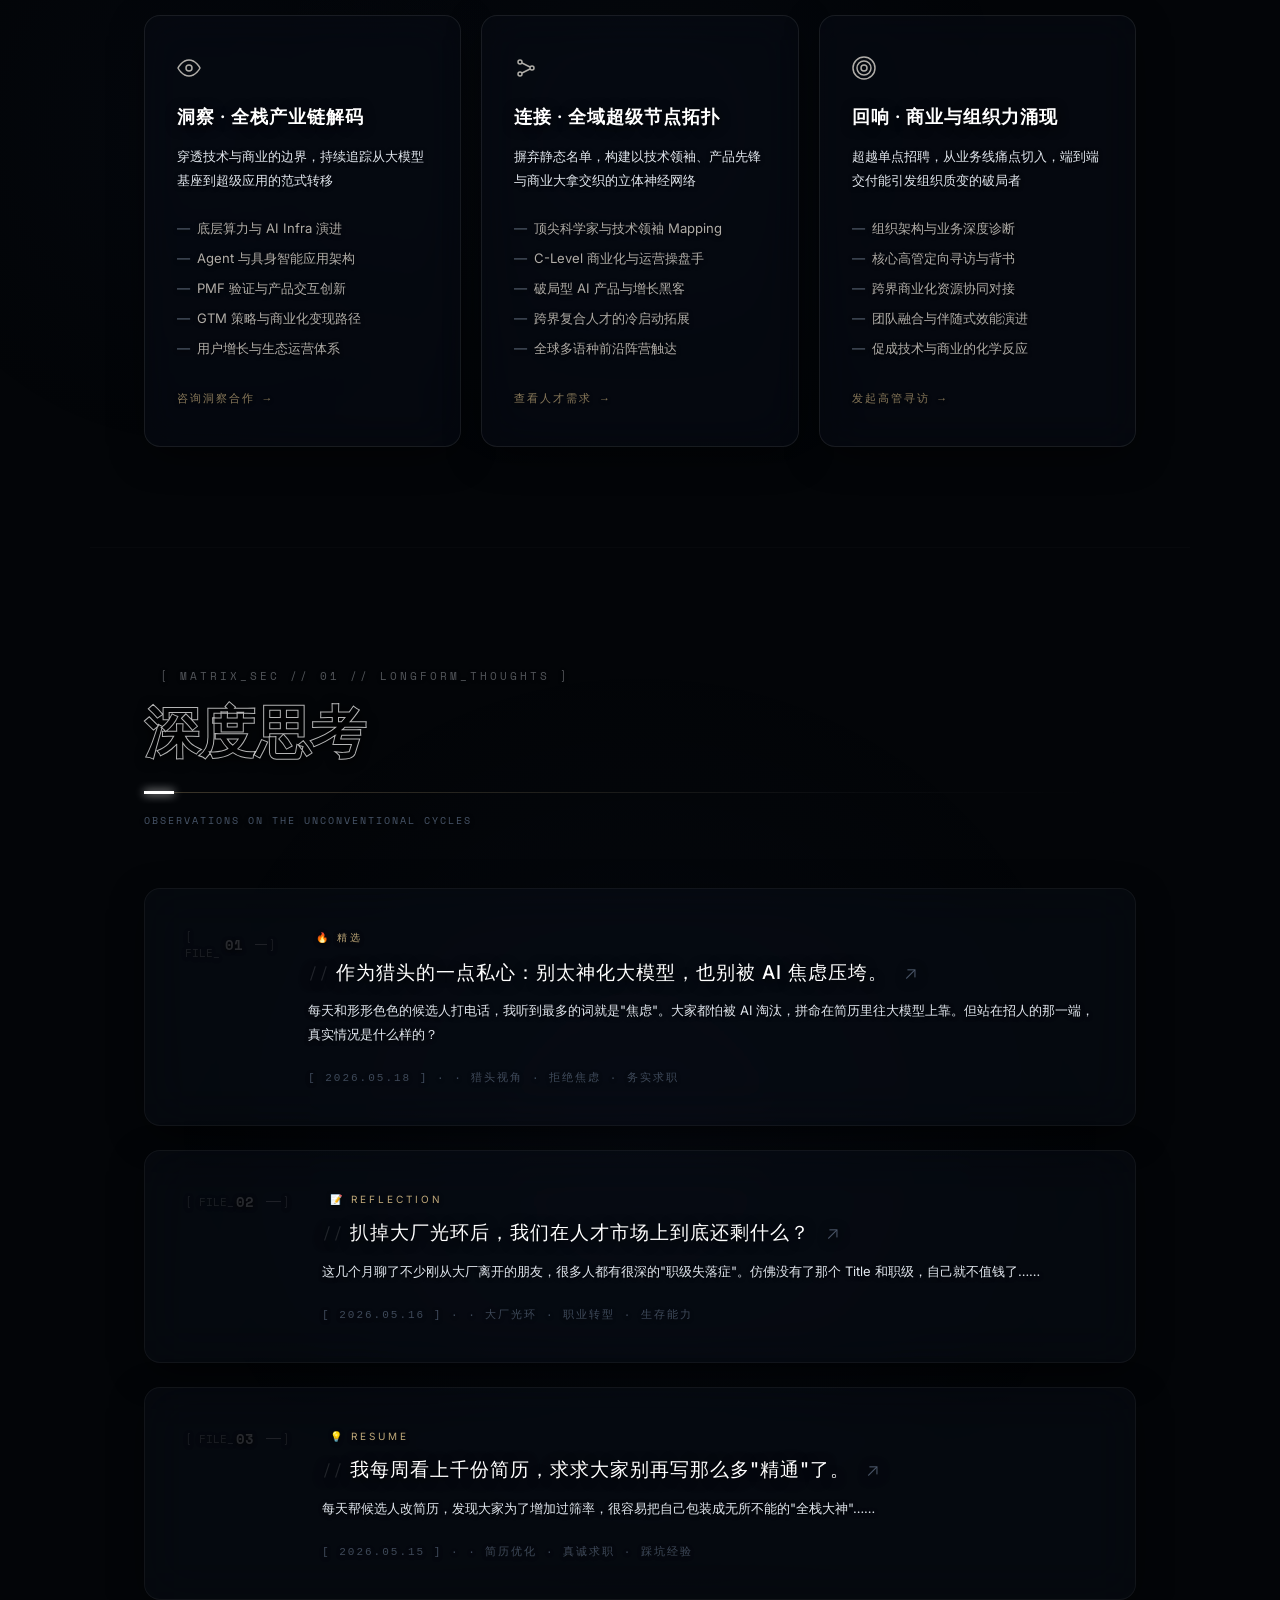
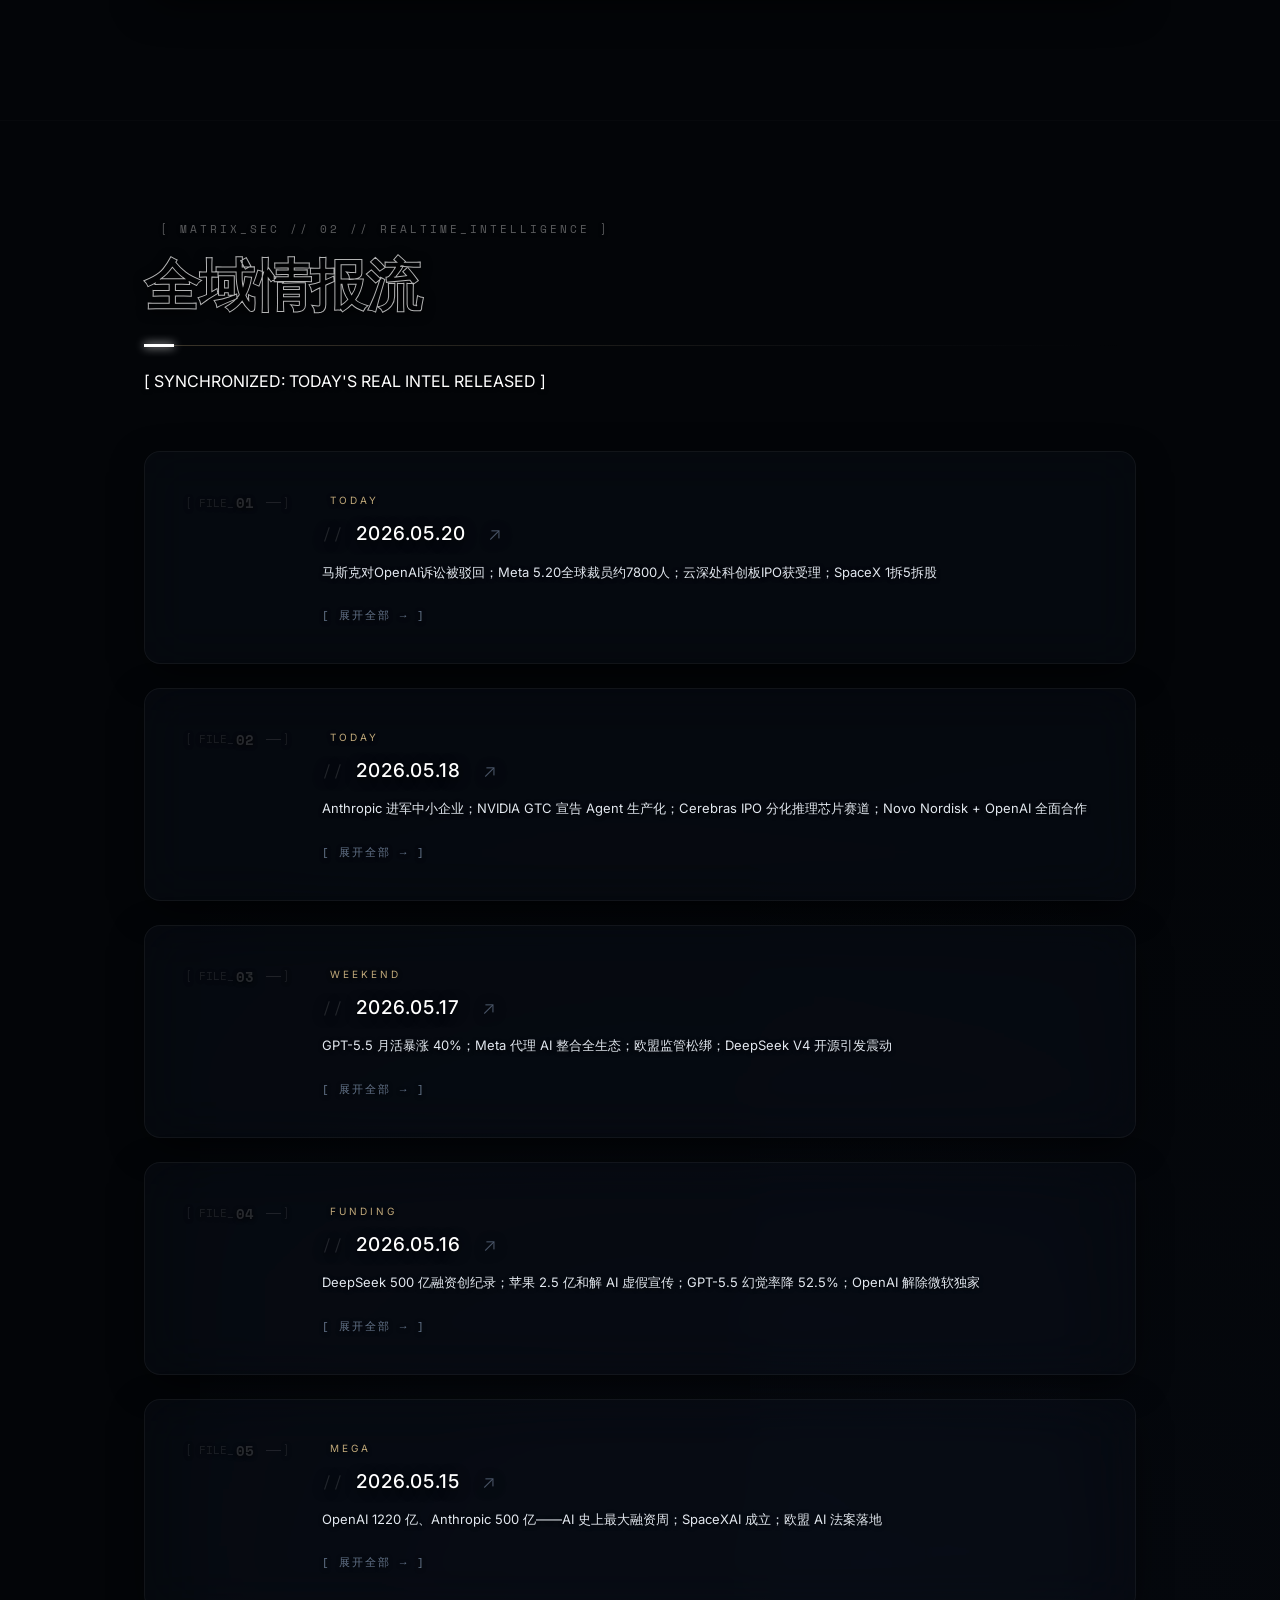
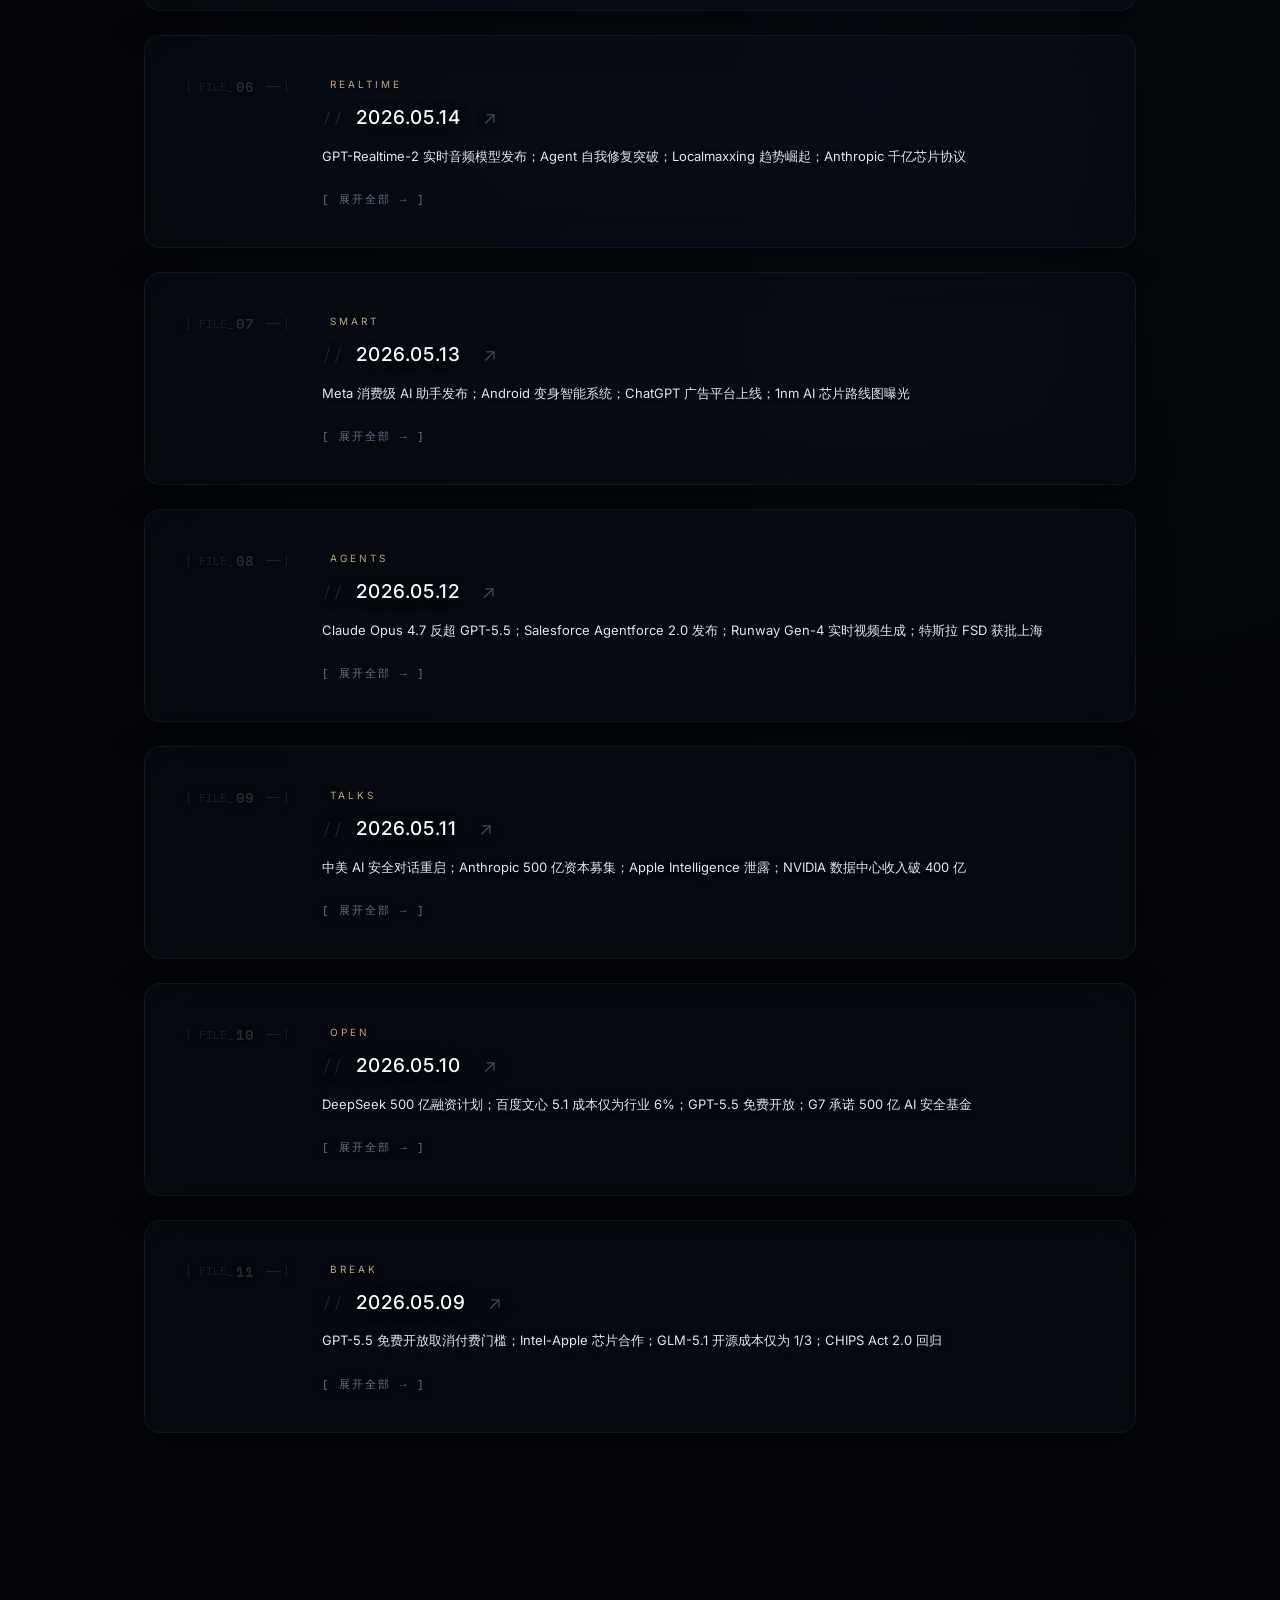
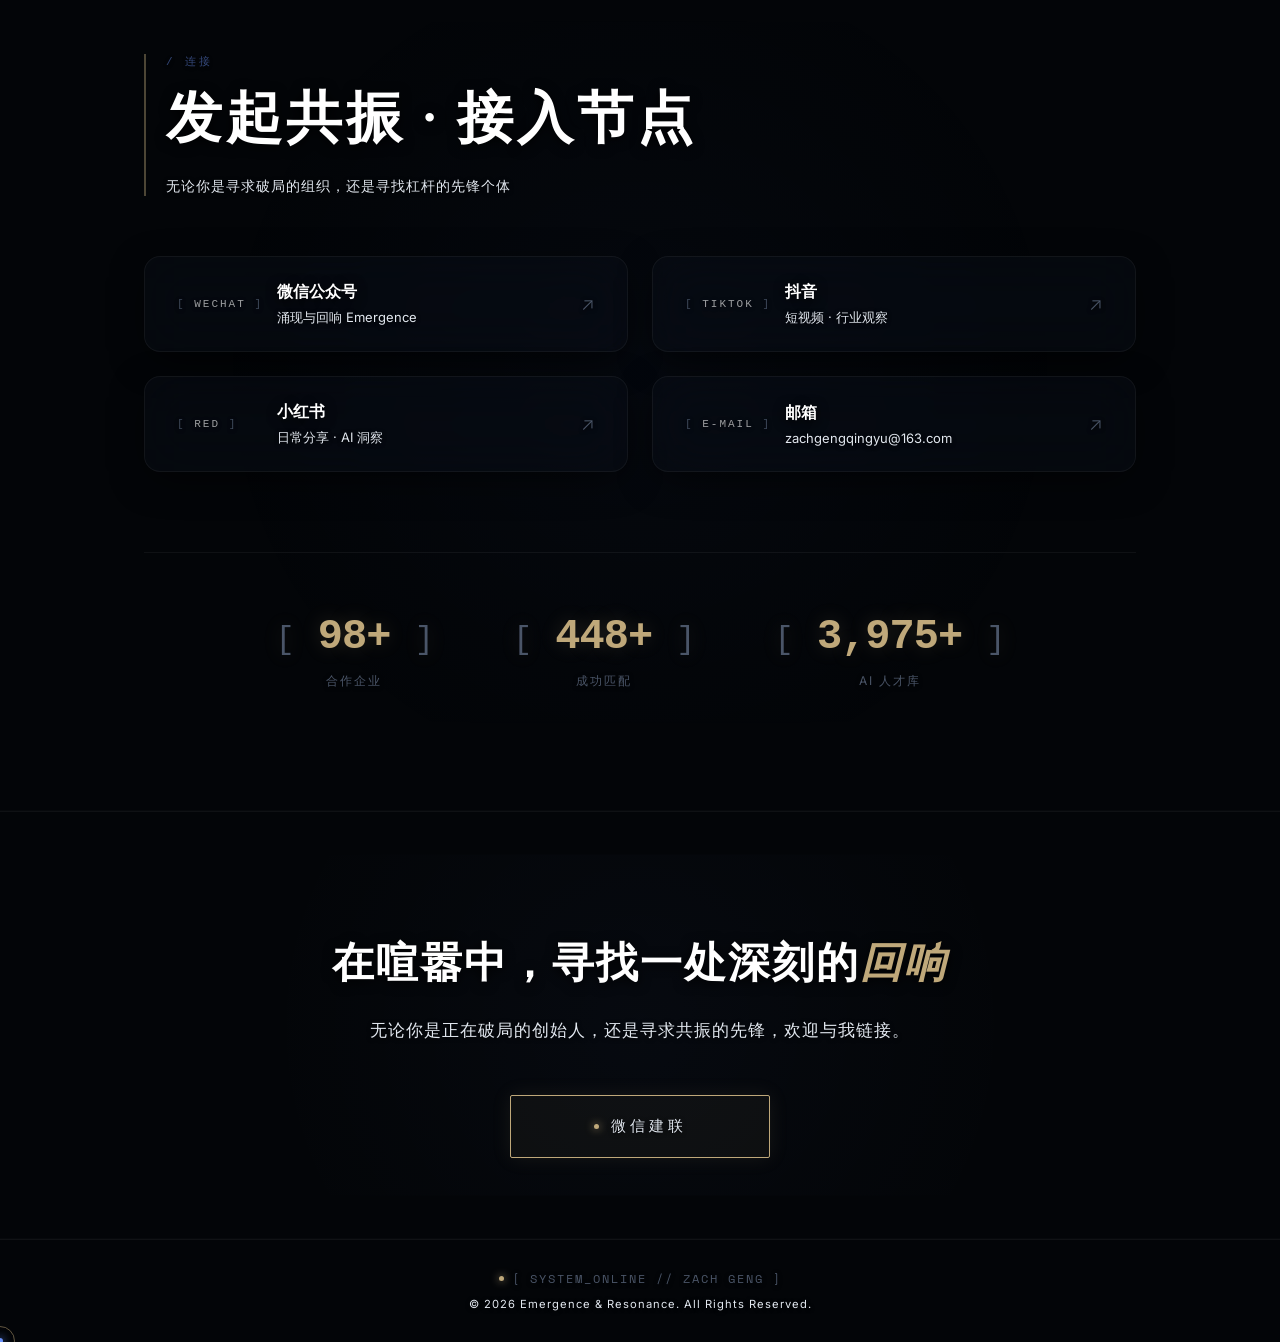
==== commit 5387a0f4: "Revert "fix: 全域情报流卡片使用intel-num替代card-num-index，统一动效格式" This reverts commit d717ab8c99181c12bdd59bd0" ====
--- a/index.html
+++ b/index.html
@@ -2004,12 +2004,14 @@
 margin-left: 12px;
 transition: all 0.4s cubic-bezier(0.16, 1, 0.3, 1);
 }
-.intel-card:hover .intel-num {
+.insight-card:hover .card-num-index,
+.intel-card:hover .card-num-index {
 color: #bfa87a;
 transform: translateX(6px);
 text-shadow: 0 0 12px rgba(191, 168, 122, 0.4);
 }
-.insight-card:hover .card-num-index .index-line {
+.insight-card:hover .card-num-index .index-line,
+.intel-card:hover .card-num-index .index-line {
 width: 45px;
 background: #bfa87a;
 box-shadow: 0 0 8px rgba(191, 168, 122, 0.6);
@@ -2179,7 +2181,7 @@
                 </div>
             </a>
             <a href="blog.html" class="insight-card">
-                <div class="intel-num">03<span class="index-line"></span></div>
+                <div class="card-num-index">03<span class="index-line"></span></div>
                                 <div class="insight-content">
                     <div class="insight-tag">💡 反思</div>
                     <h3 class="insight-title">
@@ -2209,7 +2211,7 @@
         <div class="intel-list">
 
 <div class="intel-card" onclick="toggleIntel(this)">
-            <div class="intel-num">01</div>
+            <div class="card-num-index">01<span class="index-line"></span></div>
             <div class="intel-content">
                 <div class="intel-tag">TODAY</div>
                 <h3 class="intel-title" >
@@ -2236,7 +2238,7 @@
         </div>
 
 <div class="intel-card" onclick="toggleIntel(this)">
-            <div class="intel-num">02</div>
+            <div class="card-num-index">02<span class="index-line"></span></div>
             <div class="intel-content">
                 <div class="intel-tag">TODAY</div>
                 <h3 class="intel-title" >
@@ -2266,7 +2268,7 @@
         </div>
 
 <div class="intel-card" onclick="toggleIntel(this)">
-            <div class="intel-num">03</div>
+            <div class="card-num-index">03<span class="index-line"></span></div>
             <div class="intel-content">
                 <div class="intel-tag">WEEKEND</div>
                 <h3 class="intel-title" >
@@ -2296,7 +2298,7 @@
         </div>
 
 <div class="intel-card" onclick="toggleIntel(this)">
-            <div class="intel-num">04</div>
+            <div class="card-num-index">04<span class="index-line"></span></div>
             <div class="intel-content">
                 <div class="intel-tag">FUNDING</div>
                 <h3 class="intel-title" >
@@ -2326,7 +2328,7 @@
         </div>
 
 <div class="intel-card" onclick="toggleIntel(this)">
-            <div class="intel-num">05</div>
+            <div class="card-num-index">05<span class="index-line"></span></div>
             <div class="intel-content">
                 <div class="intel-tag">MEGA</div>
                 <h3 class="intel-title" >
@@ -2356,7 +2358,7 @@
         </div>
 
 <div class="intel-card" onclick="toggleIntel(this)">
-            <div class="intel-num">06</div>
+            <div class="card-num-index">06<span class="index-line"></span></div>
             <div class="intel-content">
                 <div class="intel-tag">REALTIME</div>
                 <h3 class="intel-title" >
@@ -2386,7 +2388,7 @@
         </div>
 
 <div class="intel-card" onclick="toggleIntel(this)">
-            <div class="intel-num">07</div>
+            <div class="card-num-index">07<span class="index-line"></span></div>
             <div class="intel-content">
                 <div class="intel-tag">SMART</div>
                 <h3 class="intel-title" >
@@ -2416,7 +2418,7 @@
         </div>
 
 <div class="intel-card" onclick="toggleIntel(this)">
-            <div class="intel-num">08</div>
+            <div class="card-num-index">08<span class="index-line"></span></div>
             <div class="intel-content">
                 <div class="intel-tag">AGENTS</div>
                 <h3 class="intel-title" >
@@ -2446,7 +2448,7 @@
         </div>
 
 <div class="intel-card" onclick="toggleIntel(this)">
-            <div class="intel-num">09</div>
+            <div class="card-num-index">09<span class="index-line"></span></div>
             <div class="intel-content">
                 <div class="intel-tag">TALKS</div>
                 <h3 class="intel-title" >
@@ -2476,7 +2478,7 @@
         </div>
 
 <div class="intel-card" onclick="toggleIntel(this)">
-            <div class="intel-num">10</div>
+            <div class="card-num-index">10<span class="index-line"></span></div>
             <div class="intel-content">
                 <div class="intel-tag">OPEN</div>
                 <h3 class="intel-title" >
@@ -2506,7 +2508,7 @@
         </div>
 
 <div class="intel-card" onclick="toggleIntel(this)">
-            <div class="intel-num">11</div>
+            <div class="card-num-index">11<span class="index-line"></span></div>
             <div class="intel-content">
                 <div class="intel-tag">BREAK</div>
                 <h3 class="intel-title" >
